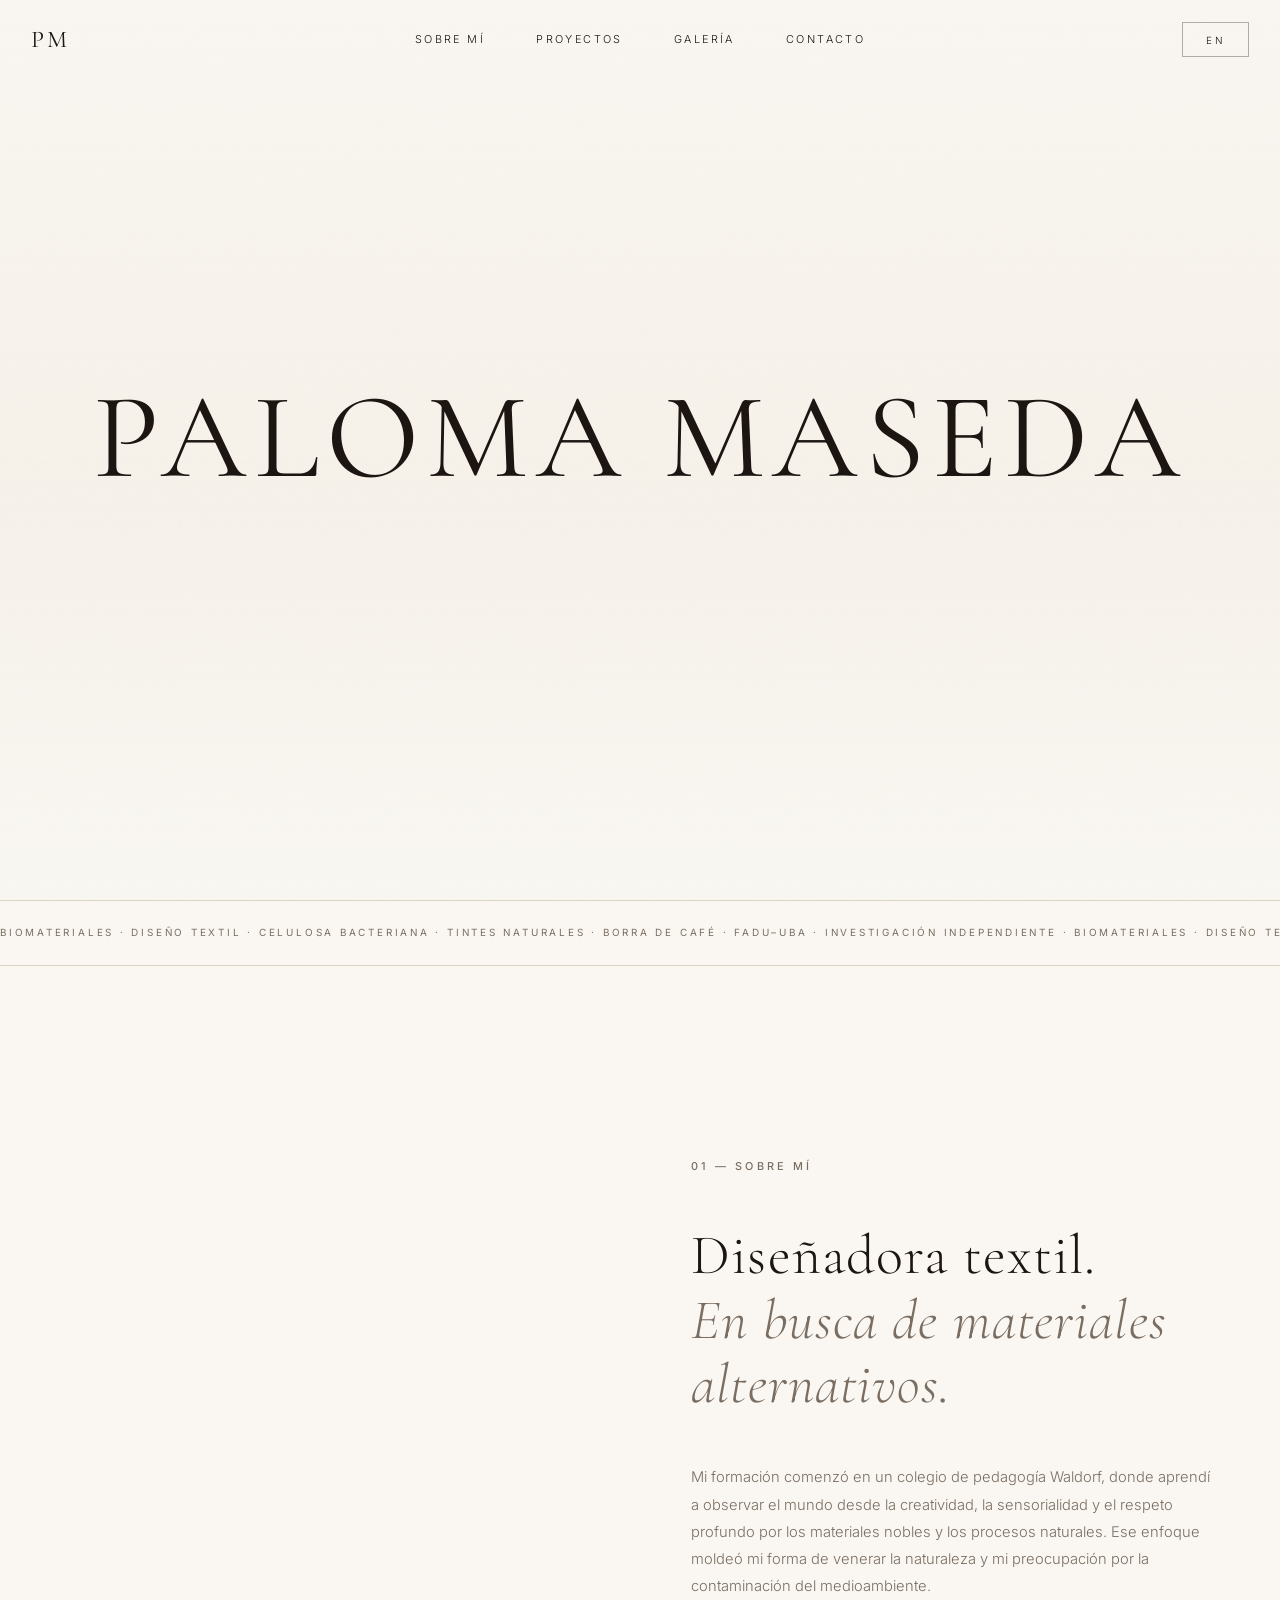
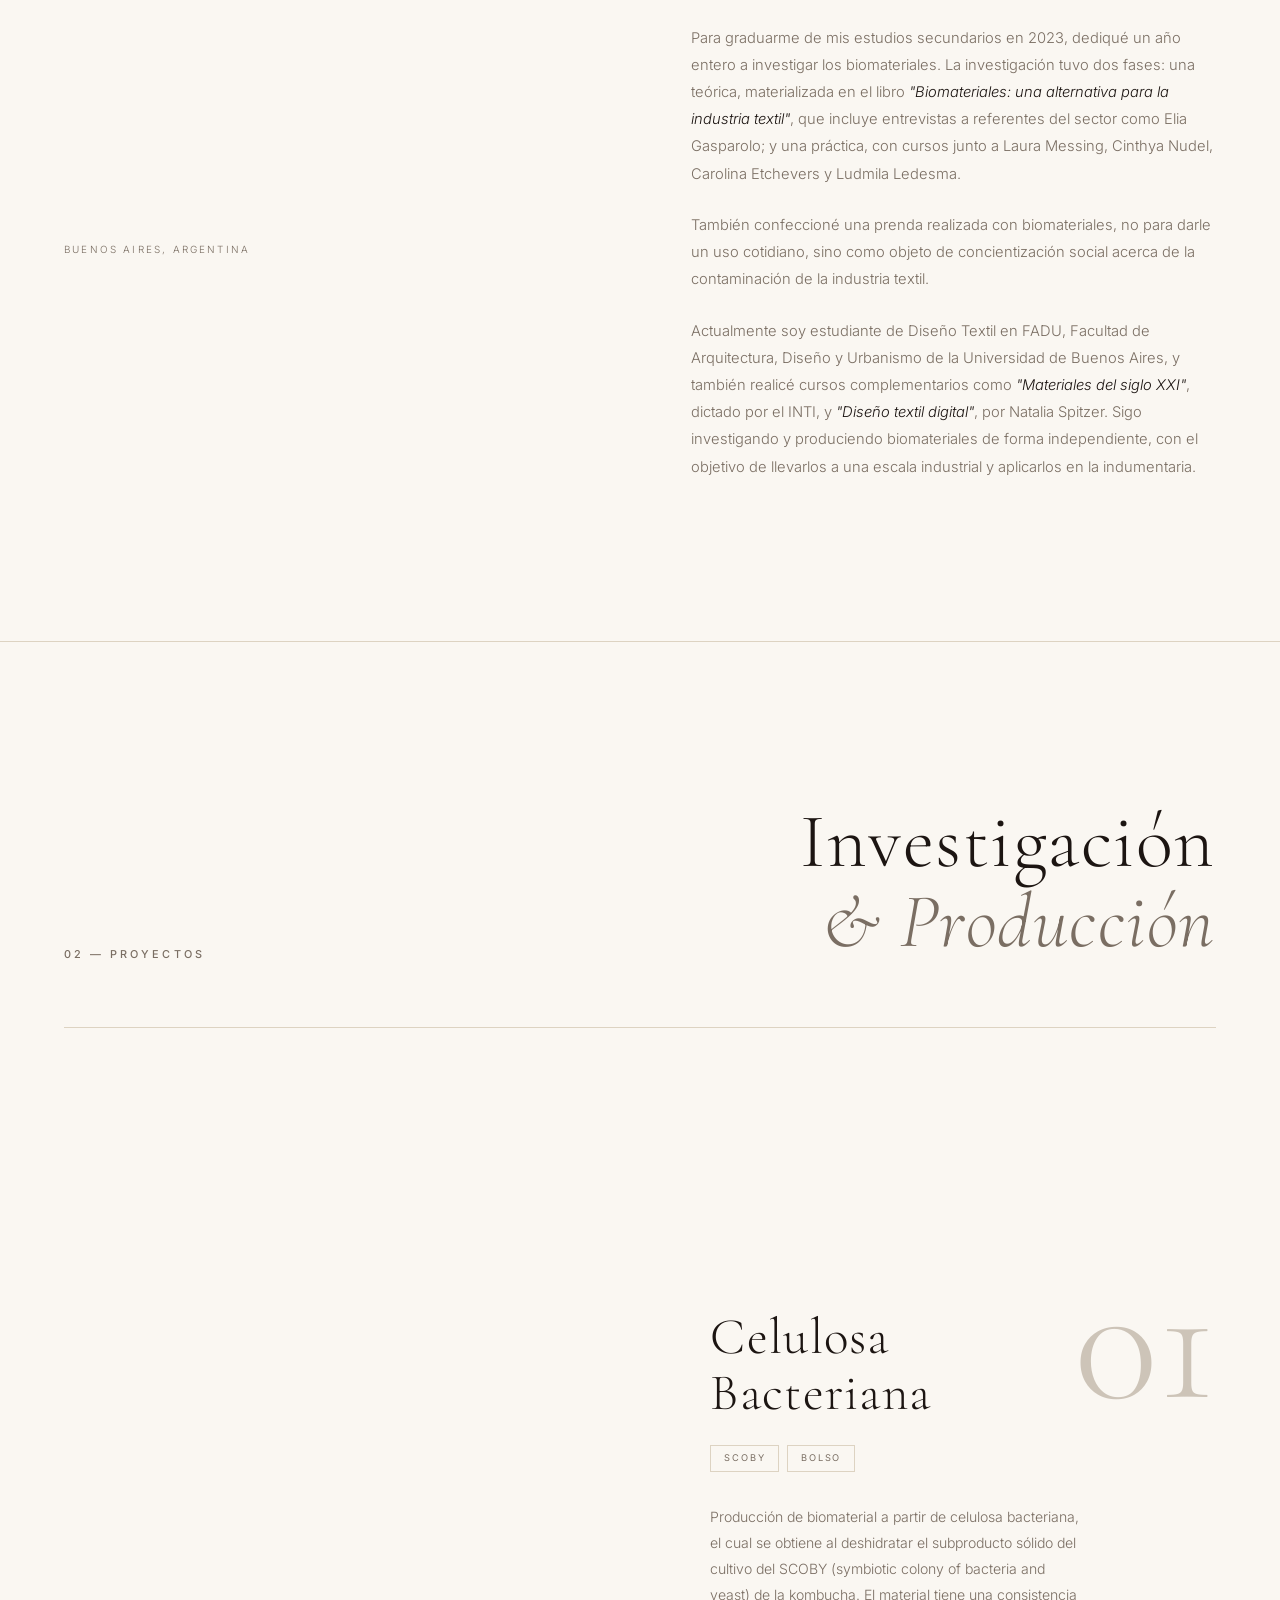
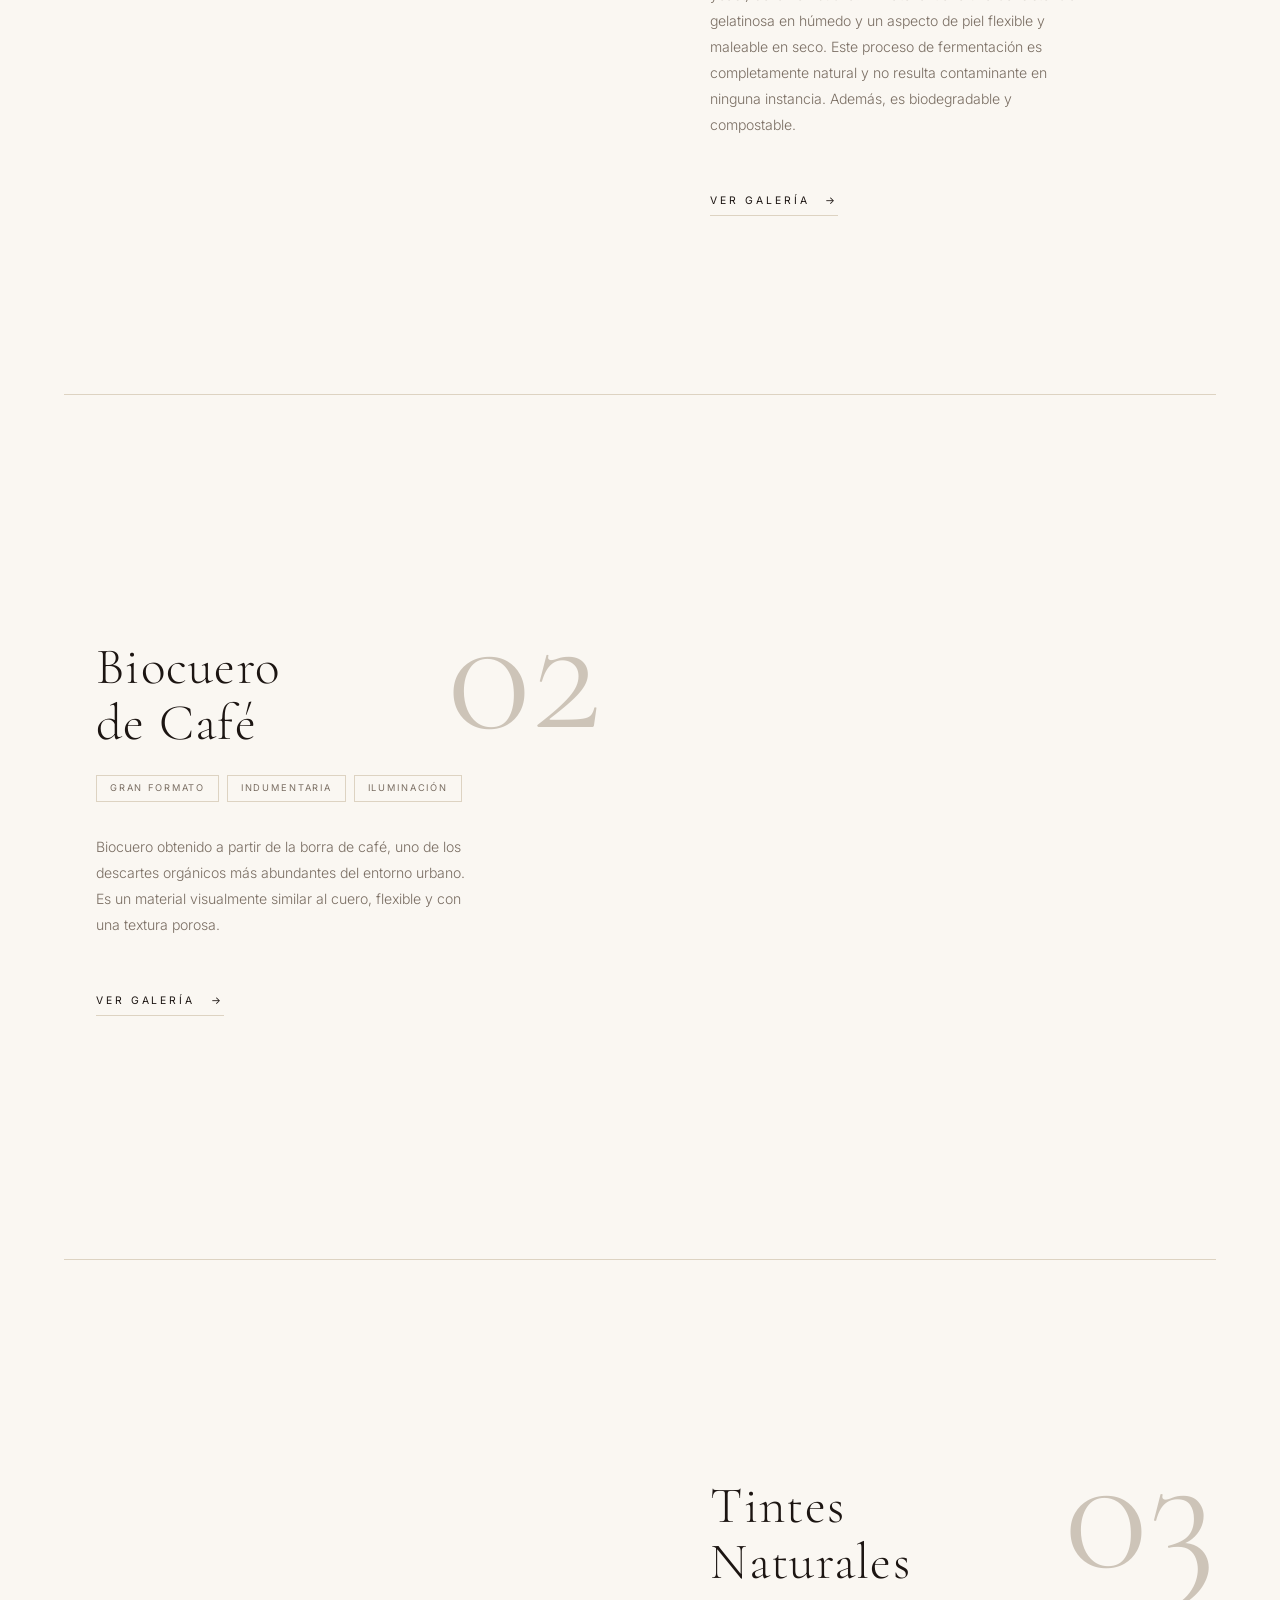
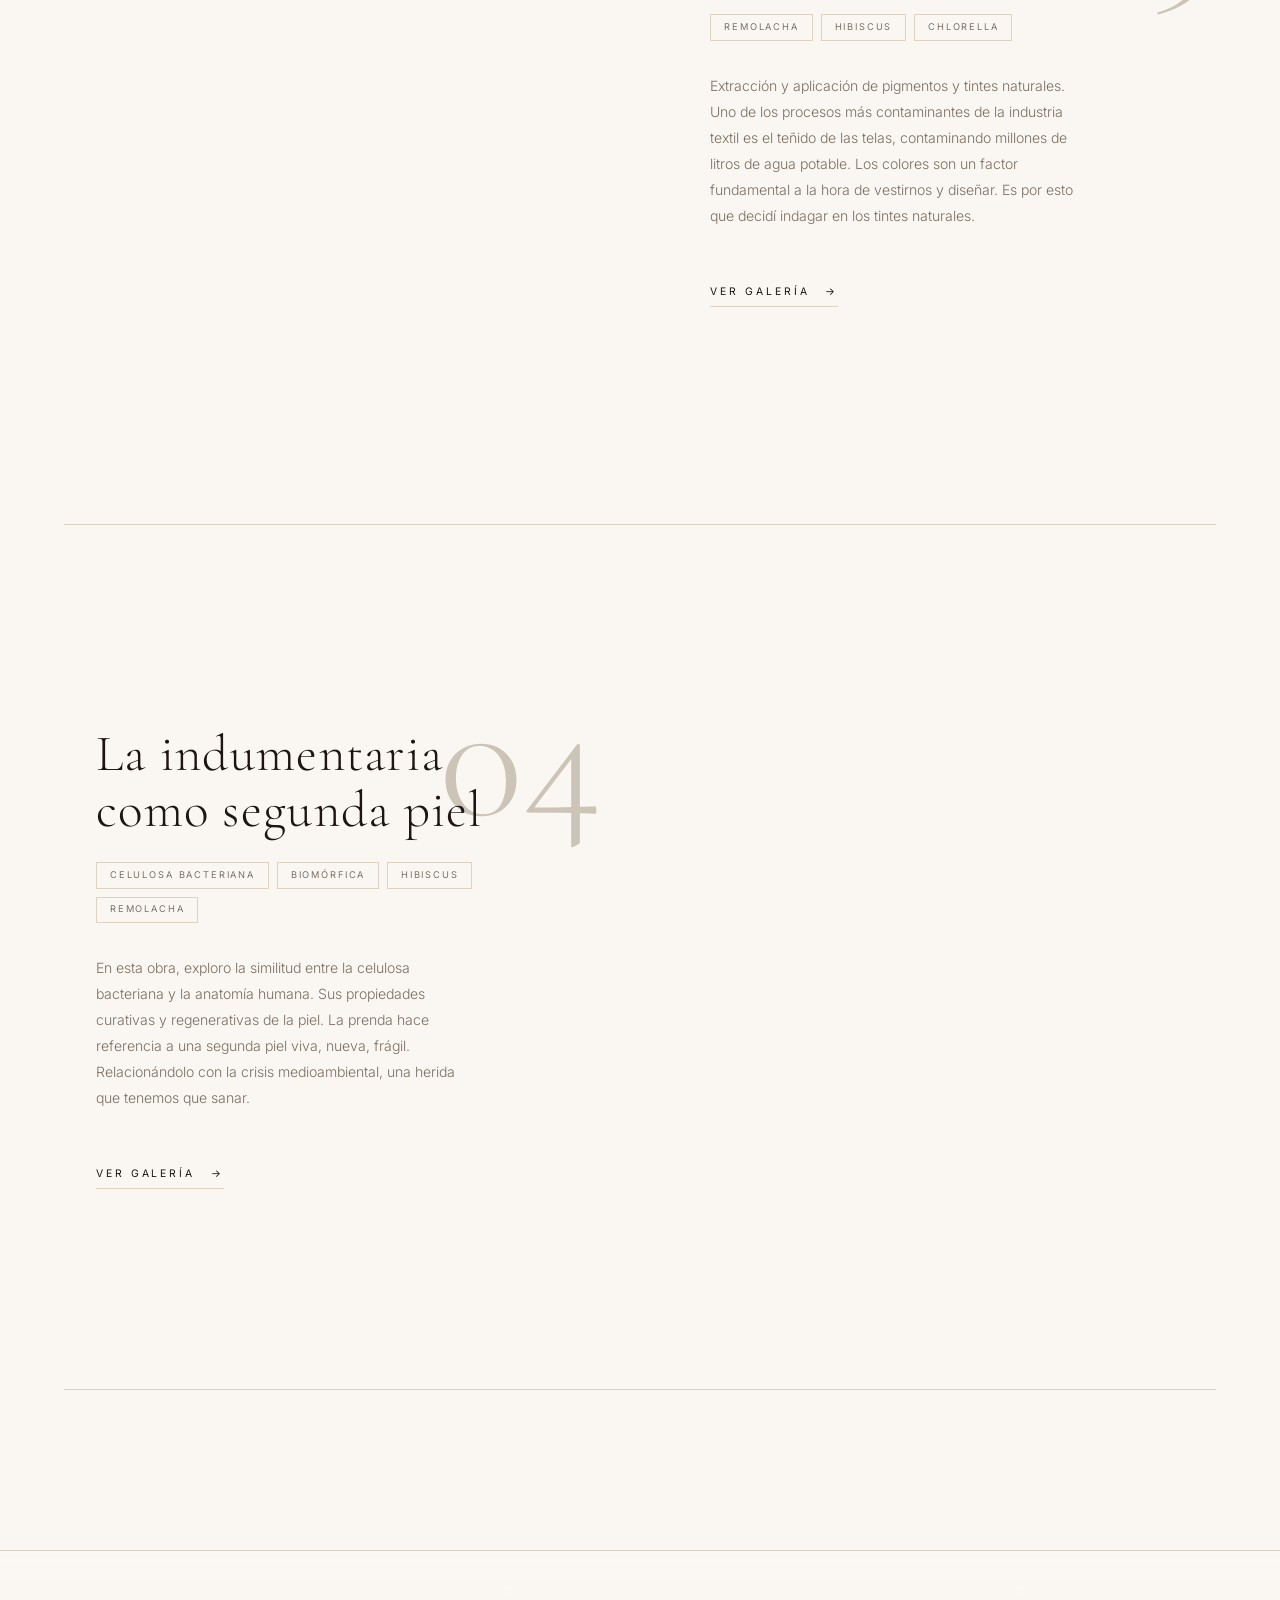
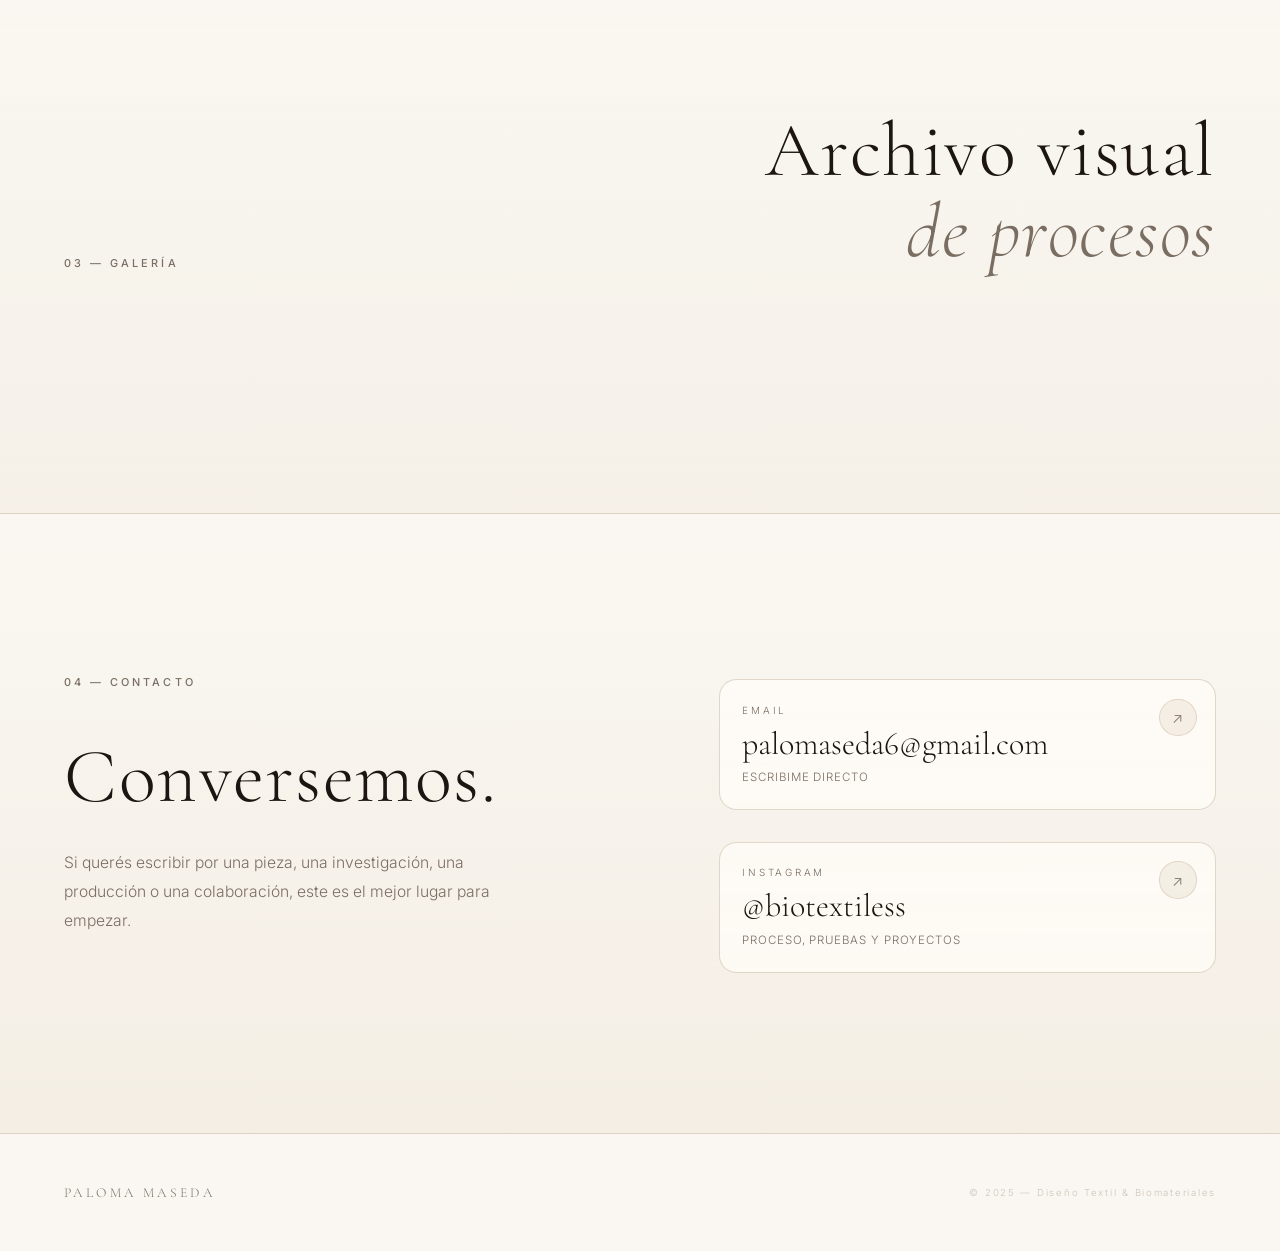
==== index.html @ 0add9ac7 "Use official GA4 snippet" ====
<!DOCTYPE html>
<html lang="es">
<head>
  <meta charset="UTF-8">
  <meta name="viewport" content="width=device-width, initial-scale=1.0">
  <meta name="description" content="Portfolio de Paloma Maseda: biomateriales, celulosa bacteriana, tintes naturales y diseño textil experimental desde Buenos Aires.">
  <meta name="author" content="Paloma Maseda">
  <meta name="creator" content="Paloma Maseda">
  <meta name="publisher" content="Paloma Maseda">
  <meta name="google-site-verification" content="HF3ZZQlEkGwkypsuLiWfjUx_wSsO7HHLMQhsLFjd1Fg">
  <meta name="google-analytics-id" content="G-C15YMDL1EZ">
  <meta name="robots" content="index,follow">
  <meta name="theme-color" content="#faf7f2">
  <meta name="referrer" content="strict-origin-when-cross-origin">
  <link rel="icon" href="favicon.svg" type="image/svg+xml">
  <link rel="canonical" href="https://palomaseda.github.io/Portfolio-Maseda/">
  <link rel="alternate" hreflang="es" href="https://palomaseda.github.io/Portfolio-Maseda/">
  <link rel="alternate" hreflang="en" href="https://palomaseda.github.io/Portfolio-Maseda/">
  <link rel="alternate" hreflang="x-default" href="https://palomaseda.github.io/Portfolio-Maseda/">
  <link rel="sitemap" type="application/xml" href="https://palomaseda.github.io/Portfolio-Maseda/sitemap.xml">
  <meta property="og:type" content="website">
  <meta property="og:url" content="https://palomaseda.github.io/Portfolio-Maseda/">
  <meta property="og:site_name" content="Paloma Maseda">
  <meta property="og:locale" content="es_AR">
  <meta property="og:title" content="Paloma Maseda — Biomateriales y Diseño Textil">
  <meta property="og:description" content="Portfolio de biomateriales, celulosa bacteriana, tintes naturales y diseño textil experimental desde Buenos Aires.">
  <meta property="og:image" content="https://palomaseda.github.io/Portfolio-Maseda/img/proyectos/celulosa/cover.jpg">
  <meta property="og:image:alt" content="Proyecto de biomateriales de Paloma Maseda">
  <meta property="og:image:width" content="1350">
  <meta property="og:image:height" content="1800">
  <meta property="og:image:type" content="image/jpeg">
  <meta name="twitter:card" content="summary_large_image">
  <meta name="twitter:title" content="Paloma Maseda — Biomateriales y Diseño Textil">
  <meta name="twitter:description" content="Portfolio de biomateriales, celulosa bacteriana, tintes naturales y diseño textil experimental desde Buenos Aires.">
  <meta name="twitter:image" content="https://palomaseda.github.io/Portfolio-Maseda/img/proyectos/celulosa/cover.jpg">
  <meta name="twitter:image:alt" content="Proyecto de biomateriales de Paloma Maseda">
  <title>Paloma Maseda — Biomateriales y Diseño Textil</title>

  <script async src="https://www.googletagmanager.com/gtag/js?id=G-C15YMDL1EZ"></script>
  <script>
    window.dataLayer = window.dataLayer || [];
    function gtag(){dataLayer.push(arguments);}
    gtag('js', new Date());
    gtag('config', 'G-C15YMDL1EZ', {
      send_page_view: false,
      anonymize_ip: true
    });
  </script>

  <script type="application/ld+json">
  {
    "@context": "https://schema.org",
    "@graph": [
      {
        "@type": "WebSite",
        "@id": "https://palomaseda.github.io/Portfolio-Maseda/#website",
        "url": "https://palomaseda.github.io/Portfolio-Maseda/",
        "name": "Paloma Maseda",
        "alternateName": "Paloma Maseda — Biomateriales y Diseño Textil",
        "description": "Portfolio de diseño textil, biomateriales, investigación y producción independiente.",
        "inLanguage": ["es", "en"]
      },
      {
        "@type": "Person",
        "@id": "https://palomaseda.github.io/Portfolio-Maseda/#person",
        "name": "Paloma Maseda",
        "url": "https://palomaseda.github.io/Portfolio-Maseda/",
        "image": "https://palomaseda.github.io/Portfolio-Maseda/img/sobre-mi/paloma.jpg",
        "jobTitle": "Diseñadora textil",
        "nationality": "Argentina",
        "address": {
          "@type": "PostalAddress",
          "addressLocality": "Buenos Aires",
          "addressCountry": "AR"
        },
        "sameAs": [
          "https://www.instagram.com/biotextiless/"
        ],
        "knowsAbout": [
          "Biomateriales",
          "Diseño textil",
          "Celulosa bacteriana",
          "Tintes naturales",
          "Biocuero de café",
          "Investigación textil"
        ]
      },
      {
        "@type": "CollectionPage",
        "@id": "https://palomaseda.github.io/Portfolio-Maseda/#page",
        "url": "https://palomaseda.github.io/Portfolio-Maseda/",
        "name": "Paloma Maseda — Diseño Textil",
        "isPartOf": {
          "@id": "https://palomaseda.github.io/Portfolio-Maseda/#website"
        },
        "about": {
          "@id": "https://palomaseda.github.io/Portfolio-Maseda/#person"
        },
        "primaryImageOfPage": {
          "@type": "ImageObject",
          "url": "https://palomaseda.github.io/Portfolio-Maseda/img/proyectos/celulosa/cover.jpg",
          "width": 1350,
          "height": 1800
        },
        "description": "Portfolio de Paloma Maseda con proyectos sobre biomateriales, celulosa bacteriana, tintes naturales, biocuero de café e investigación textil.",
        "mainEntity": {
          "@type": "ItemList",
          "itemListElement": [
            {
              "@type": "CreativeWork",
              "position": 1,
              "name": "Celulosa Bacteriana",
              "image": "https://palomaseda.github.io/Portfolio-Maseda/img/proyectos/celulosa/cover.jpg",
              "description": "Producción de biomaterial a partir de celulosa bacteriana obtenida del cultivo del SCOBY."
            },
            {
              "@type": "CreativeWork",
              "position": 2,
              "name": "Biocuero de Café",
              "image": "https://palomaseda.github.io/Portfolio-Maseda/img/proyectos/cafe/cover.jpg",
              "description": "Biomaterial obtenido a partir de borra de café para aplicaciones textiles y objetuales."
            },
            {
              "@type": "CreativeWork",
              "position": 3,
              "name": "Tintes Naturales",
              "image": "https://palomaseda.github.io/Portfolio-Maseda/img/proyectos/tintes/cover.jpg",
              "description": "Investigación y aplicación de pigmentos y tintes naturales para alternativas menos contaminantes."
            },
            {
              "@type": "CreativeWork",
              "position": 4,
              "name": "La indumentaria como segunda piel",
              "image": "https://palomaseda.github.io/Portfolio-Maseda/img/proyectos/segunda-piel/cover.jpg",
              "description": "Obra que vincula celulosa bacteriana, anatomía humana y crisis medioambiental."
            }
          ]
        }
      }
    ]
  }
  </script>

  <!-- Google Fonts: Cormorant Garamond (títulos) + Inter (cuerpo) -->
  <link rel="preconnect" href="https://fonts.googleapis.com">
  <link rel="preconnect" href="https://fonts.gstatic.com" crossorigin>
  <link href="https://fonts.googleapis.com/css2?family=Cormorant+Garamond:ital,wght@0,300;0,400;0,500;0,600;1,300;1,400;1,500&family=Inter:wght@300;400;500&display=swap" rel="stylesheet">

  <!-- Estilos principales -->
  <link rel="stylesheet" href="css/style.css">
</head>
<body>

  <!-- ============================================================
       NAVBAR FIJA
  ============================================================ -->
  <nav class="navbar" id="navbar">
    <div class="nav-inner">
      <a href="#hero" class="nav-logo">PM</a>

      <div class="nav-links">
        <a href="#sobre-mi"  class="nav-link" data-i18n="nav.about">Sobre mí</a>
        <a href="#proyectos" class="nav-link" data-i18n="nav.projects">Proyectos</a>
        <a href="#galeria" class="nav-link" data-i18n="nav.gallery">Galería</a>
        <a href="#contacto"  class="nav-link" data-i18n="nav.contact">Contacto</a>
      </div>

      <div class="nav-actions">
        <button class="lang-toggle" id="langToggle" type="button" aria-label="Switch language">EN</button>

        <button class="hamburger" id="hamburger" aria-label="Abrir menú" aria-expanded="false">
          <span></span>
          <span></span>
        </button>
      </div>
    </div>
  </nav>

  <!-- ============================================================
       MENÚ MOBILE — OVERLAY FULLSCREEN
  ============================================================ -->
  <div class="menu-overlay" id="menuOverlay" role="dialog" aria-label="Menú de navegación">
    <nav class="menu-overlay-links">
      <a href="#sobre-mi"  class="overlay-link" data-i18n="nav.about">Sobre mí</a>
      <a href="#proyectos" class="overlay-link" data-i18n="nav.projects">Proyectos</a>
      <a href="#galeria" class="overlay-link" data-i18n="nav.gallery">Galería</a>
      <a href="#contacto"  class="overlay-link" data-i18n="nav.contact">Contacto</a>
    </nav>
    <button class="lang-toggle lang-toggle--overlay" id="langToggleOverlay" type="button" aria-label="Switch language">EN</button>
    <div class="menu-overlay-footer">Buenos Aires · 2025</div>
  </div>

  <!-- ============================================================
       HERO — FULLSCREEN
  ============================================================ -->
  <section id="hero" class="hero">

    <!-- Fondo del hero reservado por si se vuelve a usar imagen -->
    <div class="hero-bg"></div>

    <!-- Overlay gradiente -->
    <div class="hero-overlay"></div>

    <!-- Contenido central -->
    <div class="hero-content">
      <div class="hero-eyebrow">Buenos Aires · Argentina</div>
      <!-- El JS divide este texto letra por letra para la animación -->
      <h1 class="hero-title" aria-label="Paloma Maseda">PALOMA MASEDA</h1>
      <p class="hero-subtitle" data-i18n="hero.subtitle">DISEÑO TEXTIL · BIOMATERIALES</p>
    </div>

    <!-- Indicador de scroll -->
  </section>

  <!-- ============================================================
       MARQUEE — Cinta de texto continua entre secciones
  ============================================================ -->
  <div class="marquee" aria-hidden="true">
    <div class="marquee-track">
      <span data-i18n="marquee.items">BIOMATERIALES · DISEÑO TEXTIL · CELULOSA BACTERIANA · TINTES NATURALES · BORRA DE CAFÉ · FADU–UBA · INVESTIGACIÓN INDEPENDIENTE · BIOMATERIALES · DISEÑO TEXTIL · CELULOSA BACTERIANA · TINTES NATURALES · BORRA DE CAFÉ · FADU–UBA · INVESTIGACIÓN INDEPENDIENTE</span>
    </div>
  </div>

  <!-- ============================================================
       SOBRE MÍ
  ============================================================ -->
  <section id="sobre-mi" class="about">
    <div class="container">
      <div class="about-grid">

        <!-- Columna imagen -->
        <div class="about-image-col">
          <div class="about-image-wrap">
            <div class="placeholder-label">FOTO</div>
            <picture>
              <source media="(max-width: 767px)" srcset="img/sobre-mi/paloma-thumb.jpg">
              <img
                src="img/sobre-mi/paloma.jpg"
                alt="Paloma Maseda"
                class="about-img"
                loading="lazy"
                decoding="async"
                fetchpriority="low"
                width="900"
                height="1200"
                onerror="this.style.opacity=0"
              >
            </picture>
          </div>
          <div class="about-caption">Buenos Aires, Argentina</div>
        </div>

        <!-- Columna texto -->
        <div class="about-text-col">
          <div class="section-label" data-i18n="about.label">01 — SOBRE MÍ</div>

          <h2 class="about-heading" data-i18n-html="about.heading">
            Diseñadora textil.<br>
            <em>En busca de materiales</em><br>
            <em>alternativos.</em>
          </h2>

          <div class="about-body">
            <p data-i18n="about.p1">
              Mi formación comenzó en un colegio de pedagogía Waldorf, donde aprendí a observar
              el mundo desde la creatividad, la sensorialidad y el respeto profundo por los
              materiales nobles y los procesos naturales. Ese enfoque moldeó mi forma de venerar
              la naturaleza y mi preocupación por la contaminación del medioambiente.
            </p>
            <p data-i18n-html="about.p2">
              Para graduarme de mis estudios secundarios en 2023, dediqué un año entero a
              investigar los biomateriales. La investigación tuvo dos fases: una teórica,
              materializada en el libro <em>"Biomateriales: una alternativa para la industria textil"</em>,
              que incluye entrevistas a referentes del sector como Elia Gasparolo; y una práctica,
              con cursos junto a Laura Messing, Cinthya Nudel, Carolina Etchevers y Ludmila Ledesma.
            </p>
            <p data-i18n="about.p3">
              También confeccioné una prenda realizada con biomateriales, no para darle un uso
              cotidiano, sino como objeto de concientización social acerca de la contaminación de
              la industria textil.
            </p>
            <p data-i18n-html="about.p4">
              Actualmente soy estudiante de Diseño Textil en FADU, Facultad de Arquitectura,
              Diseño y Urbanismo de la Universidad de Buenos Aires, y también realicé cursos
              complementarios como <em>"Materiales del siglo XXI"</em>, dictado por el INTI, y
              <em>"Diseño textil digital"</em>, por Natalia Spitzer. Sigo investigando y produciendo
              biomateriales de forma independiente, con el objetivo de llevarlos a una escala
              industrial y aplicarlos en la indumentaria.
            </p>
          </div>
        </div>

      </div>
    </div>
  </section>

  <!-- ============================================================
       PROYECTOS
       ─────────────────────────────────────────────────────────
       Para agregar un quinto proyecto:
       1. Copiar un bloque <article class="project-item"> completo
       2. Si el proyecto anterior fue --reverse, este NO lleva --reverse (y viceversa)
       3. Cambiar data-index, contenido y rutas de imágenes
       4. No es necesario tocar CSS ni JS
  ============================================================ -->
  <section id="proyectos" class="projects">
    <div class="container">

      <div class="projects-header">
        <div class="section-label" data-i18n="projects.label">02 — PROYECTOS</div>
        <h2 class="section-title" data-i18n-html="projects.title">Investigación<br><em>&amp; Producción</em></h2>
      </div>

      <!-- ── PROYECTO 01 ─────────────────────────────────── -->
      <article class="project-item" data-index="01" data-slug="celulosa">

        <div class="project-image-col">
          <div class="project-image-wrap">
            <div class="placeholder-label">CELULOSA BACTERIANA</div>
            <picture>
              <source media="(max-width: 767px)" srcset="img/proyectos/celulosa/cover-thumb.jpg">
              <img
                src="img/proyectos/celulosa/cover.jpg"
                alt="Celulosa Bacteriana — Paloma Maseda"
                class="project-img"
                loading="lazy"
                decoding="async"
                fetchpriority="low"
                width="900"
                height="1200"
                onerror="this.style.opacity=0"
                data-gallery="img/proyectos/celulosa/cover.jpg|img/proyectos/celulosa/01.jpg|img/proyectos/celulosa/02.jpg|img/proyectos/celulosa/03.jpg|img/proyectos/celulosa/04.jpg|img/proyectos/celulosa/05.jpg|img/proyectos/celulosa/06.jpg"
              >
            </picture>
            <div class="project-overlay">
              <span class="project-overlay-text">VER GALERÍA</span>
            </div>
          </div>
        </div>

        <div class="project-content-col">
          <div class="project-number" aria-hidden="true">01</div>
          <h3 class="project-title" data-i18n-html="project.celulosa.title">Celulosa<br>Bacteriana</h3>
          <div class="project-tags">
            <span class="tag" data-i18n="project.celulosa.tag1">SCOBY</span>
            <span class="tag" data-i18n="project.celulosa.tag2">Bolso</span>
          </div>
          <p class="project-desc" data-i18n="project.celulosa.desc">
            Producción de biomaterial a partir de celulosa bacteriana, el cual se obtiene al
            deshidratar el subproducto sólido del cultivo del SCOBY (symbiotic colony of bacteria
            and yeast) de la kombucha. El material tiene una consistencia gelatinosa en húmedo y
            un aspecto de piel flexible y maleable en seco. Este proceso de fermentación es
            completamente natural y no resulta contaminante en ninguna instancia. Además, es
            biodegradable y compostable.
          </p>
          <button
            class="project-btn"
            data-gallery="img/proyectos/celulosa/cover.jpg|img/proyectos/celulosa/01.jpg|img/proyectos/celulosa/02.jpg|img/proyectos/celulosa/03.jpg|img/proyectos/celulosa/04.jpg|img/proyectos/celulosa/05.jpg|img/proyectos/celulosa/06.jpg"
            aria-label="Ver galería de Celulosa Bacteriana"
          >
            <span data-i18n="projects.viewGallery">Ver galería</span> <span class="btn-arrow" aria-hidden="true">→</span>
          </button>
        </div>

      </article>

      <!-- ── PROYECTO 02 ─────────────────────────────────── -->
      <article class="project-item project-item--reverse" data-index="02" data-slug="cafe">

        <div class="project-image-col">
          <div class="project-image-wrap">
            <div class="placeholder-label">BORRA DE CAFÉ</div>
            <picture>
              <source media="(max-width: 767px)" srcset="img/proyectos/cafe/cover-thumb.jpg">
              <img
                src="img/proyectos/cafe/cover.jpg"
                alt="Borra de Café — Paloma Maseda"
                class="project-img"
                loading="lazy"
                decoding="async"
                fetchpriority="low"
                width="900"
                height="1200"
                onerror="this.style.opacity=0"
                data-gallery="img/proyectos/cafe/cover.jpg|img/proyectos/cafe/01.jpg|img/proyectos/cafe/02.jpg|img/proyectos/cafe/03.jpg|img/proyectos/cafe/04.jpg|img/proyectos/cafe/05.jpg|img/proyectos/cafe/06.jpg|img/proyectos/cafe/07.jpg"
              >
            </picture>
            <div class="project-overlay">
              <span class="project-overlay-text">VER GALERÍA</span>
            </div>
          </div>
        </div>

        <div class="project-content-col">
          <div class="project-number" aria-hidden="true">02</div>
          <h3 class="project-title" data-i18n-html="project.cafe.title">Biocuero<br>de Café</h3>
          <div class="project-tags">
            <span class="tag" data-i18n="project.cafe.tag1">Gran Formato</span>
            <span class="tag" data-i18n="project.cafe.tag2">Indumentaria</span>
            <span class="tag" data-i18n="project.cafe.tag3">Iluminación</span>
          </div>
          <p class="project-desc" data-i18n="project.cafe.desc">
            Biocuero obtenido a partir de la borra de café, uno de los descartes orgánicos más
            abundantes del entorno urbano. Es un material visualmente similar al cuero, flexible y
            con una textura porosa.
          </p>
          <button
            class="project-btn"
            data-gallery="img/proyectos/cafe/cover.jpg|img/proyectos/cafe/01.jpg|img/proyectos/cafe/02.jpg|img/proyectos/cafe/03.jpg|img/proyectos/cafe/04.jpg|img/proyectos/cafe/05.jpg|img/proyectos/cafe/06.jpg|img/proyectos/cafe/07.jpg"
            aria-label="Ver galería de Borra de Café"
          >
            <span data-i18n="projects.viewGallery">Ver galería</span> <span class="btn-arrow" aria-hidden="true">→</span>
          </button>
        </div>

      </article>

      <!-- ── PROYECTO 03 ─────────────────────────────────── -->
      <article class="project-item" data-index="03" data-slug="tintes">

        <div class="project-image-col">
          <div class="project-image-wrap">
            <div class="placeholder-label">TINTES NATURALES</div>
            <picture>
              <source media="(max-width: 767px)" srcset="img/proyectos/tintes/cover-thumb.jpg">
              <img
                src="img/proyectos/tintes/cover.jpg"
                alt="Tintes Naturales — Paloma Maseda"
                class="project-img"
                loading="lazy"
                decoding="async"
                fetchpriority="low"
                width="900"
                height="1200"
                onerror="this.style.opacity=0"
                data-gallery="img/proyectos/tintes/cover.jpg|img/proyectos/tintes/01.jpg|img/proyectos/tintes/02.jpg|img/proyectos/tintes/03.jpg|img/proyectos/tintes/04.jpg|img/proyectos/tintes/05.jpg|img/proyectos/tintes/06.jpg|img/proyectos/tintes/07.jpg|img/proyectos/tintes/08.jpg|img/proyectos/tintes/09.jpg|img/proyectos/tintes/10.jpg"
              >
            </picture>
            <div class="project-overlay">
              <span class="project-overlay-text">VER GALERÍA</span>
            </div>
          </div>
        </div>

        <div class="project-content-col">
          <div class="project-number" aria-hidden="true">03</div>
          <h3 class="project-title" data-i18n-html="project.tintes.title">Tintes<br>Naturales</h3>
          <div class="project-tags">
            <span class="tag" data-i18n="project.tintes.tag1">Remolacha</span>
            <span class="tag" data-i18n="project.tintes.tag2">Hibiscus</span>
            <span class="tag" data-i18n="project.tintes.tag3">Chlorella</span>
          </div>
          <p class="project-desc" data-i18n="project.tintes.desc">
            Extracción y aplicación de pigmentos y tintes naturales. Uno de los procesos más
            contaminantes de la industria textil es el teñido de las telas, contaminando millones
            de litros de agua potable. Los colores son un factor fundamental a la hora de vestirnos
            y diseñar. Es por esto que decidí indagar en los tintes naturales.
          </p>
          <button
            class="project-btn"
            data-gallery="img/proyectos/tintes/cover.jpg|img/proyectos/tintes/01.jpg|img/proyectos/tintes/02.jpg|img/proyectos/tintes/03.jpg|img/proyectos/tintes/04.jpg|img/proyectos/tintes/05.jpg|img/proyectos/tintes/06.jpg|img/proyectos/tintes/07.jpg|img/proyectos/tintes/08.jpg|img/proyectos/tintes/09.jpg|img/proyectos/tintes/10.jpg"
            aria-label="Ver galería de Tintes Naturales"
          >
            <span data-i18n="projects.viewGallery">Ver galería</span> <span class="btn-arrow" aria-hidden="true">→</span>
          </button>
        </div>

      </article>

      <!-- ── PROYECTO 04 ─────────────────────────────────── -->
      <article class="project-item project-item--reverse" data-index="04" data-slug="segunda-piel">

        <div class="project-image-col">
          <div class="project-image-wrap">
            <div class="placeholder-label">SEGUNDA PIEL</div>
            <picture>
              <source media="(max-width: 767px)" srcset="img/proyectos/segunda-piel/cover-thumb.jpg">
              <img
                src="img/proyectos/segunda-piel/cover.jpg"
                alt="La indumentaria como segunda piel — Paloma Maseda"
                class="project-img"
                loading="lazy"
                decoding="async"
                fetchpriority="low"
                width="900"
                height="1200"
                onerror="this.style.opacity=0"
                data-gallery="img/proyectos/segunda-piel/cover.jpg|img/proyectos/segunda-piel/01.jpg|img/proyectos/segunda-piel/02.jpg|img/proyectos/segunda-piel/03.jpg|img/proyectos/segunda-piel/04.jpg|img/proyectos/segunda-piel/05.jpg"
              >
            </picture>
            <div class="project-overlay">
              <span class="project-overlay-text">VER GALERÍA</span>
            </div>
          </div>
        </div>

        <div class="project-content-col">
          <div class="project-number" aria-hidden="true">04</div>
          <h3 class="project-title" data-i18n-html="project.segundaPiel.title">La indumentaria<br>como segunda piel</h3>
          <div class="project-tags">
            <span class="tag" data-i18n="project.segundaPiel.tag1">Celulosa Bacteriana</span>
            <span class="tag" data-i18n="project.segundaPiel.tag2">Biomórfica</span>
            <span class="tag" data-i18n="project.segundaPiel.tag3">Hibiscus</span>
            <span class="tag" data-i18n="project.segundaPiel.tag4">Remolacha</span>
          </div>
          <p class="project-desc" data-i18n="project.segundaPiel.desc">
            En esta obra, exploro la similitud entre la celulosa bacteriana y la anatomía humana.
            Sus propiedades curativas y regenerativas de la piel. La prenda hace referencia a una
            segunda piel viva, nueva, frágil. Relacionándolo con la crisis medioambiental, una
            herida que tenemos que sanar.
          </p>
          <button
            class="project-btn"
            data-gallery="img/proyectos/segunda-piel/cover.jpg|img/proyectos/segunda-piel/01.jpg|img/proyectos/segunda-piel/02.jpg|img/proyectos/segunda-piel/03.jpg|img/proyectos/segunda-piel/04.jpg|img/proyectos/segunda-piel/05.jpg"
            aria-label="Ver galería de La indumentaria como segunda piel"
          >
            <span data-i18n="projects.viewGallery">Ver galería</span> <span class="btn-arrow" aria-hidden="true">→</span>
          </button>
        </div>

      </article>

    </div><!-- /container -->
  </section>

  <!-- ============================================================
       GALERÍA
  ============================================================ -->
  <section id="galeria" class="gallery-section">
    <div class="container">
      <div class="gallery-header">
        <div class="section-label" data-i18n="gallery.label">03 — GALERÍA</div>
        <h2 class="section-title gallery-title" data-i18n-html="gallery.title">Archivo visual<br><em>de procesos</em></h2>
      </div>

      <div class="gallery-grid" id="galleryGrid"></div>
    </div>
  </section>

  <!-- ============================================================
       CONTACTO
  ============================================================ -->
  <section id="contacto" class="contact">
    <div class="contact-inner">
      <div class="contact-copy">
        <div class="section-label" data-i18n="contact.label">04 — CONTACTO</div>
        <h2 class="contact-heading" data-i18n="contact.heading">
          Conversemos.
        </h2>
        <p class="contact-intro" data-i18n="contact.intro">
          Si querés escribir por una pieza, una investigación, una producción
          o una colaboración, este es el mejor lugar para empezar.
        </p>
      </div>

      <div class="contact-links">
        <a href="mailto:palomaseda6@gmail.com" class="contact-link">
          <span class="contact-link-kicker" data-i18n="contact.emailLabel">Email</span>
          <span class="contact-link-value">palomaseda6@gmail.com</span>
          <span class="contact-link-meta" data-i18n="contact.emailMeta">Escribime directo</span>
          <span class="contact-link-arrow" aria-hidden="true">↗</span>
        </a>

        <a href="https://instagram.com/biotextiless" target="_blank" rel="noopener noreferrer" class="contact-link">
          <span class="contact-link-kicker">Instagram</span>
          <span class="contact-link-value">@biotextiless</span>
          <span class="contact-link-meta" data-i18n="contact.instagramMeta">Proceso, pruebas y proyectos</span>
          <span class="contact-link-arrow" aria-hidden="true">↗</span>
        </a>
      </div>
    </div>
  </section>

  <!-- ============================================================
       FOOTER
  ============================================================ -->
  <footer class="footer">
    <div class="footer-inner">
      <span class="footer-logo">PALOMA MASEDA</span>
      <span class="footer-copy" data-i18n="footer.copy">© 2025 — Diseño Textil &amp; Biomateriales</span>
    </div>
  </footer>

  <!-- ============================================================
       LIGHTBOX
  ============================================================ -->
  <div class="lightbox" id="lightbox" role="dialog" aria-modal="true" aria-label="Galería de imágenes">
    <button class="lightbox-close" id="lightboxClose" aria-label="Cerrar galería">✕</button>
    <button class="lightbox-prev"  id="lightboxPrev"  aria-label="Imagen anterior">←</button>
    <button class="lightbox-next"  id="lightboxNext"  aria-label="Imagen siguiente">→</button>
    <div class="lightbox-content">
      <img src="" alt="" class="lightbox-img" id="lightboxImg">
    </div>
    <div class="lightbox-counter" id="lightboxCounter" aria-live="polite"></div>
  </div>

  <!-- ============================================================
       SCRIPTS — GSAP via CDN
  ============================================================ -->
  <script src="https://cdnjs.cloudflare.com/ajax/libs/gsap/3.12.5/gsap.min.js"></script>
  <script src="https://cdnjs.cloudflare.com/ajax/libs/gsap/3.12.5/ScrollTrigger.min.js"></script>
  <script src="js/analytics.js"></script>
  <script src="js/main.js"></script>

</body>
</html>

<!--
════════════════════════════════════════════════════════════════
  GUÍA DE IMÁGENES — Dónde colocar cada archivo
════════════════════════════════════════════════════════════════

Colocá las imágenes con EXACTAMENTE estos nombres y rutas:

img/
├── hero/
│   └── hero.jpg              ← Imagen de fondo del hero (fullscreen).
│                                Formato horizontal, mínimo 1920×1080 px.
│
├── sobre-mi/
│   └── paloma.jpg            ← Foto de Paloma. Formato vertical (retrato),
│                                mínimo 800×1067 px (relación 3:4).
│
└── proyectos/
    ├── celulosa/
    │   ├── cover.jpg         ← Imagen principal del proyecto (se ve en el grid).
    │   ├── 01.jpg            ← Fotos del proyecto (galería lightbox).
    │   ├── 02.jpg            ← Podés agregar tantas como quieras:
    │   ├── 03.jpg              05.jpg, 06.jpg, etc.
    │   └── 04.jpg            ← Solo recordá agregar la ruta en data-gallery del HTML.
    │
    ├── cafe/
    │   ├── cover.jpg
    │   ├── 01.jpg
    │   ├── 02.jpg
    │   └── 03.jpg
    │
    ├── tintes/
    │   ├── cover.jpg
    │   ├── 01.jpg
    │   ├── 02.jpg
    │   ├── 03.jpg
    │   └── 04.jpg
    │
    └── segunda-piel/
        ├── cover.jpg
        ├── 01.jpg
        ├── 02.jpg
        └── 03.jpg

NOTAS:
- Todas las imágenes en JPG o WEBP (JPG es más compatible).
- Las imágenes de cover.jpg se muestran con relación 4:5 (vertical).
  Recomendado: mínimo 800×1000 px.
- Si no tenés una imagen todavía, dejá la carpeta vacía:
  aparecerá un placeholder oscuro automáticamente.
- Para agregar más fotos a una galería: agregá el archivo y
  sumá su ruta al atributo data-gallery del <img> y del <button>
  correspondiente en el HTML (separada por el carácter |).

════════════════════════════════════════════════════════════════
-->
---- css/style.css ----
/* ══════════════════════════════════════════════════════════════
   PALOMA MASEDA — Portfolio
   style.css
   ══════════════════════════════════════════════════════════════ */


/* ── CSS CUSTOM PROPERTIES ─────────────────────────────────────
   Para cambiar la paleta entera: editá solo estas variables.
   Para cambiar tipografías: editá --font-heading y --font-body.
   ─────────────────────────────────────────────────────────────── */
:root {
  /* Colores principales */
  --c-bg:           #faf7f2;     /* Fondo general — crema cálida */
  --c-surface:      #f3ede3;     /* Superficie elevada */
  --c-surface-2:    #ebe4d8;     /* Superficie más elevada */
  --c-border:       #ddd3c2;     /* Bordes sutiles */
  --c-text:         #1c1512;     /* Texto principal — espresso oscuro */
  --c-text-muted:   #7a6e63;     /* Texto secundario */
  --c-text-dim:     #cdc4b8;     /* Texto casi invisible (watermarks) */
  --c-accent:       #8b4a2b;     /* Acento tierra/óxido */
  --c-accent-light: #b36040;     /* Acento más claro */

  /* Tipografías */
  --font-heading: 'Cormorant Garamond', Georgia, serif;
  --font-body:    'Inter', -apple-system, BlinkMacSystemFont, sans-serif;

  /* Espaciado base (múltiplos de 0.5rem) */
  --sp-1:  0.5rem;
  --sp-2:  1rem;
  --sp-3:  1.5rem;
  --sp-4:  2rem;
  --sp-6:  3rem;
  --sp-8:  4rem;
  --sp-12: 6rem;
  --sp-16: 8rem;
  --sp-20: 10rem;

  /* Layout */
  --max-w:         1400px;
  --nav-h:         80px;
  --pad-x:         clamp(1.5rem, 5vw, 4rem);

  /* Curvas de aceleración */
  --ease-expo:     cubic-bezier(0.16, 1, 0.3, 1);
  --ease-in-out:   cubic-bezier(0.87, 0, 0.13, 1);

  /* Transiciones reutilizables */
  --t-fast:   0.25s var(--ease-expo);
  --t-medium: 0.55s var(--ease-expo);
  --t-slow:   0.9s  var(--ease-expo);
}


/* ── RESET ──────────────────────────────────────────────────── */
*, *::before, *::after {
  box-sizing: border-box;
  margin: 0;
  padding: 0;
}

html {
  scroll-behavior: smooth;
  -webkit-font-smoothing: antialiased;
  -moz-osx-font-smoothing: grayscale;
}

body {
  background-color: var(--c-bg);
  color: var(--c-text);
  font-family: var(--font-body);
  font-weight: 300;
  line-height: 1.6;
  overflow-x: hidden;
}

img {
  display: block;
  max-width: 100%;
  object-fit: cover;
}

a    { color: inherit; text-decoration: none; }
button { background: none; border: none; cursor: pointer; font-family: inherit; color: inherit; }

/* ── Textura de ruido (overlay fijo, muy sutil) ─────────────── */
body::after {
  content: '';
  position: fixed;
  inset: 0;
  background-image: url("data:image/svg+xml,%3Csvg xmlns='http://www.w3.org/2000/svg' width='300' height='300'%3E%3Cfilter id='n'%3E%3CfeTurbulence type='fractalNoise' baseFrequency='0.75' numOctaves='4' stitchTiles='stitch'/%3E%3C/filter%3E%3Crect width='300' height='300' filter='url(%23n)' opacity='1'/%3E%3C/svg%3E");
  background-size: 200px 200px;
  opacity: 0.04;   /* Ligeramente más visible sobre fondo claro */
  mix-blend-mode: multiply;
  pointer-events: none;
  z-index: 9990;
}


/* ── UTILIDADES ─────────────────────────────────────────────── */
.container {
  max-width: var(--max-w);
  margin: 0 auto;
  padding: 0 var(--pad-x);
}

.section-label {
  font-family: var(--font-body);
  font-size: 0.68rem;
  font-weight: 500;
  letter-spacing: 0.28em;
  color: var(--c-text-muted);
  text-transform: uppercase;
}

/* Placeholder para imágenes faltantes (siempre visible detrás) */
.placeholder-label {
  position: absolute;
  inset: 0;
  display: flex;
  align-items: center;
  justify-content: center;
  font-size: 0.6rem;
  font-weight: 500;
  letter-spacing: 0.35em;
  color: var(--c-text-dim);
  text-transform: uppercase;
  pointer-events: none;
  z-index: 0;
  user-select: none;
}

/* ════════════════════════════════════════════════════════════
   NAVBAR
   Transparente en la cima, con blur al hacer scroll.
   ════════════════════════════════════════════════════════════ */
.navbar {
  position: fixed;
  top: 0; left: 0; right: 0;
  height: var(--nav-h);
  z-index: 100;
  transition: background var(--t-medium), backdrop-filter var(--t-medium), border-color var(--t-medium);
  border-bottom: 1px solid transparent;
}

.navbar.scrolled {
  background: rgba(250, 247, 242, 0.88);
  backdrop-filter: blur(24px);
  -webkit-backdrop-filter: blur(24px);
  border-bottom-color: var(--c-border);
}

.navbar.scrolled .nav-logo,
.navbar.scrolled .nav-link,
.navbar.scrolled .lang-toggle {
  color: var(--c-text);
}

.navbar.scrolled .nav-link::after {
  background: var(--c-text);
}

.navbar.scrolled .lang-toggle {
  border-color: var(--c-border);
}

.navbar.scrolled .hamburger span {
  background: var(--c-text);
}

.nav-inner {
  width: 100%;
  margin: 0 auto;
  padding: 0 clamp(1rem, 2.4vw, 2rem);
  height: 100%;
  display: grid;
  grid-template-columns: 1fr auto 1fr;
  align-items: center;
}

/* Logo "PM" */
.nav-logo {
  font-family: var(--font-heading);
  justify-self: start;
  font-size: 1.5rem;
  font-weight: 400;
  font-style: normal;
  letter-spacing: 0.12em;
  color: var(--c-text);
  transition: opacity var(--t-fast);
  line-height: 1;
}
.nav-logo:hover { opacity: 0.55; }

/* Links de nav */
.nav-links {
  display: flex;
  justify-self: center;
  gap: clamp(2rem, 4vw, 4.5rem);
}

.nav-actions {
  justify-self: end;
  display: flex;
  align-items: center;
  gap: var(--sp-3);
}

.lang-toggle {
  font-size: 0.62rem;
  font-weight: 300;
  letter-spacing: 0.24em;
  text-transform: uppercase;
  color: var(--c-text);
  border: 1px solid rgba(28, 21, 18, 0.32);
  min-width: 4.2rem;
  justify-content: center;
  display: inline-flex;
  align-items: center;
  padding: 0.7rem 0.95rem 0.62rem;
  transition: border-color var(--t-fast), color var(--t-fast), background var(--t-fast);
}

.lang-flag {
  font-size: 0.8rem;
  line-height: 1;
  margin-right: 0.4rem;
}

.lang-toggle:hover {
  color: var(--c-text);
  border-color: rgba(28, 21, 18, 0.55);
  background: rgba(255, 252, 247, 0.42);
}

.lang-toggle--overlay {
  position: absolute;
  top: calc(var(--nav-h) / 2);
  right: var(--pad-x);
  transform: translateY(-50%);
}

.nav-link {
  font-size: 0.68rem;
  font-weight: 300;
  letter-spacing: 0.22em;
  text-transform: uppercase;
  color: var(--c-text);
  position: relative;
  transition: color var(--t-fast);
}
.nav-link::after {
  content: '';
  position: absolute;
  bottom: -3px;
  left: 0;
  width: 0;
  height: 1px;
  background: var(--c-text);
  transition: width var(--t-medium);
}
.nav-link:hover { color: var(--c-text); }
.nav-link:hover::after { width: 100%; }

/* Hamburger (solo mobile) */
.hamburger {
  display: none;
  flex-direction: column;
  justify-content: center;
  gap: 7px;
  width: 30px;
  height: var(--nav-h);
}
.hamburger span {
  display: block;
  width: 100%;
  height: 1px;
  background: var(--c-text);
  transform-origin: left center;
  transition: transform var(--t-medium), opacity var(--t-fast), width var(--t-medium);
}
.hamburger.active span:first-child {
  transform: rotate(38deg);
}
.hamburger.active span:last-child {
  transform: rotate(-38deg);
  width: 100%;
}


/* ════════════════════════════════════════════════════════════
   MOBILE MENU OVERLAY
   ════════════════════════════════════════════════════════════ */
.menu-overlay {
  position: fixed;
  inset: 0;
  background: var(--c-bg);
  z-index: 99;
  display: flex;
  flex-direction: column;
  align-items: center;
  justify-content: center;
  opacity: 0;
  pointer-events: none;
  transition: opacity var(--t-medium);
}
.menu-overlay.active {
  opacity: 1;
  pointer-events: all;
}

.menu-overlay-links {
  display: flex;
  flex-direction: column;
  align-items: center;
  gap: var(--sp-4);
}

.overlay-link {
  font-family: var(--font-heading);
  font-size: clamp(2.8rem, 11vw, 4.5rem);
  font-weight: 300;
  letter-spacing: 0.06em;
  color: var(--c-text);
  opacity: 0;
  transform: translateY(24px);
  transition: transform var(--t-medium), opacity var(--t-medium), color var(--t-fast);
}
.menu-overlay.active .overlay-link { opacity: 1; transform: translateY(0); }
.menu-overlay.active .overlay-link:nth-child(1) { transition-delay: 0.08s; }
.menu-overlay.active .overlay-link:nth-child(2) { transition-delay: 0.16s; }
.menu-overlay.active .overlay-link:nth-child(3) { transition-delay: 0.24s; }
.overlay-link:hover { color: var(--c-text-muted); }

.menu-overlay-footer {
  position: absolute;
  bottom: var(--sp-6);
  font-size: 0.65rem;
  letter-spacing: 0.25em;
  color: var(--c-text-muted);
  text-transform: uppercase;
}


/* ════════════════════════════════════════════════════════════
   HERO — FULLSCREEN
   ════════════════════════════════════════════════════════════ */
.hero {
  position: relative;
  height: 100svh;
  min-height: 640px;
  display: flex;
  align-items: center;
  justify-content: center;
  overflow: hidden;
}

/* Imagen de fondo */
.hero-bg {
  position: absolute;
  inset: 0;
  background: linear-gradient(180deg, var(--c-bg) 0%, #f7f2ea 56%, var(--c-bg) 100%);
  z-index: 0;
}
.hero-bg-img {
  position: absolute;
  inset: 0;
  width: 100%;
  height: 100%;
  object-fit: cover;
  opacity: 0;
  pointer-events: none;
}

/* Gradiente encima de la imagen */
.hero-overlay {
  position: absolute;
  inset: 0;
  background: linear-gradient(
    to bottom,
    rgba(255, 255, 255, 0.08) 0%,
    rgba(255, 255, 255, 0.02) 38%,
    rgba(255, 255, 255, 0.12) 100%
  );
  z-index: 1;
}

/* Contenido central */
.hero-content {
  position: relative;
  z-index: 2;
  text-align: center;
  padding: 0 var(--pad-x);
}

.hero-eyebrow {
  font-size: 0.65rem;
  letter-spacing: 0.35em;
  color: var(--c-text);
  font-weight: 300;
  text-transform: uppercase;
  margin-bottom: var(--sp-4);
  opacity: 0; /* Animado via JS */
}

.hero-title {
  font-family: var(--font-heading);
  font-size: clamp(3.5rem, 9.5vw, 8rem);
  font-weight: 400;
  letter-spacing: 0.06em;
  line-height: 0.95;
  color: var(--c-text);
  perspective: 800px; /* Para rotación 3D de letras */
  white-space: nowrap;
}

/* Cada letra — creada y animada via JS */
.hero-title .letter {
  display: inline-block;
  will-change: transform, opacity;
}

.hero-subtitle {
  font-family: var(--font-body);
  font-size: clamp(0.72rem, 1.7vw, 1rem);
  font-weight: 300;
  letter-spacing: 0.34em;
  color: var(--c-text);
  text-transform: uppercase;
  margin-top: var(--sp-6);
  opacity: 0; /* Animado via JS */
  text-align: center;
}

/* Indicador de scroll */
/* ════════════════════════════════════════════════════════════
   MARQUEE — Cinta de texto continua
   ════════════════════════════════════════════════════════════ */
.marquee {
  overflow: hidden;
  border-top:    1px solid var(--c-border);
  border-bottom: 1px solid var(--c-border);
  padding: var(--sp-3) 0;
  background: var(--c-bg);
}

.marquee-track {
  display: flex;
  align-items: center;
  gap: clamp(1.5rem, 3vw, 2.5rem);
  width: max-content;
  animation: marqueeScroll 28s linear infinite;
}
.marquee-track:hover { animation-play-state: paused; }

.marquee-track span {
  font-size: 0.62rem;
  font-weight: 400;
  letter-spacing: 0.28em;
  text-transform: uppercase;
  color: var(--c-text-muted);
  white-space: nowrap;
}

@keyframes marqueeScroll {
  from { transform: translateX(0); }
  to   { transform: translateX(-50%); }
}


/* ════════════════════════════════════════════════════════════
   SOBRE MÍ
   ════════════════════════════════════════════════════════════ */
.about {
  padding: var(--sp-20) 0;
}

.about-grid {
  display: grid;
  grid-template-columns: 1fr 1fr;
  gap: clamp(3rem, 8vw, 7rem);
  align-items: start;
}

/* Columna imagen */
.about-image-col {
  position: sticky;
  top: calc(var(--nav-h) + var(--sp-8));
}

.about-image-wrap {
  position: relative;
  aspect-ratio: 3 / 4;
  overflow: hidden;
  background: var(--c-surface);
  /* clip-path animado en el reveal via GSAP */
  clip-path: inset(100% 0 0 0);
}

.about-img {
  position: absolute;
  inset: 0;
  width: 100%;
  height: 100%;
  object-fit: cover;
  z-index: 1;
  transition: transform 0.9s var(--ease-expo);
}
.about-image-wrap:hover .about-img { transform: scale(1.04); }

.about-caption {
  margin-top: var(--sp-2);
  font-size: 0.62rem;
  letter-spacing: 0.22em;
  color: var(--c-text-muted);
  text-transform: uppercase;
}

/* Columna texto */
.about-text-col {
  padding-top: var(--sp-4);
  display: flex;
  flex-direction: column;
  gap: var(--sp-6);
}

.about-heading {
  font-family: var(--font-heading);
  font-size: clamp(2.2rem, 4.5vw, 3.5rem);
  font-weight: 300;
  line-height: 1.15;
  letter-spacing: 0.02em;
}
.about-heading em {
  font-style: italic;
  color: var(--c-text-muted);
}

.about-body {
  display: flex;
  flex-direction: column;
  gap: var(--sp-3);
}
.about-body p {
  font-size: 0.92rem;
  line-height: 1.85;
  color: var(--c-text-muted);
}
.about-body em {
  font-style: italic;
  color: var(--c-text);
}


/* ════════════════════════════════════════════════════════════
   PROYECTOS
   ────────────────────────────────────────────────────────────
   Estructura reutilizable: para agregar un proyecto nuevo,
   copiar un bloque <article class="project-item"> en el HTML.
   Los ítems pares llevan class "project-item--reverse".
   No se necesita tocar el CSS ni el JS.
   ════════════════════════════════════════════════════════════ */
.projects {
  padding: var(--sp-20) 0;
  border-top: 1px solid var(--c-border);
}

.projects-header {
  display: grid;
  grid-template-columns: auto 1fr;
  align-items: end;
  gap: var(--sp-8);
  margin-bottom: clamp(4rem, 8vw, 7rem);
  padding-bottom: var(--sp-8);
  border-bottom: 1px solid var(--c-border);
}

.section-title {
  font-family: var(--font-heading);
  font-size: clamp(3rem, 6vw, 5rem);
  font-weight: 300;
  line-height: 1.05;
  letter-spacing: 0.02em;
  text-align: right;
}
.section-title em {
  font-style: italic;
  color: var(--c-text-muted);
}

/* ── Ítem de proyecto ──────────────────────────────────────── */
.project-item {
  display: grid;
  grid-template-columns: 1fr 1fr;
  gap: clamp(2rem, 6vw, 5rem);
  align-items: center;
  padding: clamp(4rem, 8vw, 6rem) 0;
  border-bottom: 1px solid var(--c-border);
  position: relative;
}

/* Layout espejado para ítems --reverse */
.project-item--reverse {
  direction: rtl;
}
.project-item--reverse > * {
  direction: ltr;
}

/* Imagen */
.project-image-col {
  position: relative;
}

.project-image-wrap {
  position: relative;
  aspect-ratio: 4 / 5;
  overflow: hidden;
  background: var(--c-surface);
  /* Reveal via clip-path — animado por GSAP */
  clip-path: inset(100% 0 0 0);
}

.project-img {
  position: absolute;
  top: -8%;      /* Buffer arriba: garantiza que el parallax nunca exponga el fondo */
  left: 0;
  width: 100%;
  height: 116%;  /* 8% buffer arriba + 8% buffer abajo = imagen siempre cubre el contenedor */
  object-fit: cover;
  transition: transform 0.6s var(--ease-expo);
  will-change: transform;
  z-index: 1;
}

/* Overlay al hover */
.project-overlay {
  position: absolute;
  inset: 0;
  background: rgba(10, 10, 10, 0.52);
  display: flex;
  align-items: center;
  justify-content: center;
  opacity: 0;
  z-index: 2;
  transition: opacity var(--t-medium);
}
.project-overlay-text {
  font-size: 0.65rem;
  font-weight: 500;
  letter-spacing: 0.38em;
  text-transform: uppercase;
  color: #f5f2ed;                              /* siempre claro — el overlay es siempre oscuro */
  border: 1.5px solid rgba(245, 242, 237, 0.9);
  padding: 0.7rem 1.6rem;
}

.project-image-wrap:hover .project-overlay { opacity: 1; }
.project-image-wrap:hover .project-img     { transform: scale(1.05) translateY(-2%); }

/* Contenido */
.project-content-col {
  padding: var(--sp-4);
  position: relative;
}

/* Número decorativo de fondo */
.project-number {
  position: absolute;
  top: -1.5rem;
  right: 0;
  font-family: var(--font-heading);
  font-size: clamp(7rem, 14vw, 11rem);
  font-weight: 300;
  line-height: 1;
  color: var(--c-text-dim);
  user-select: none;
  z-index: 0;
  pointer-events: none;
  transition: color var(--t-slow);
}
.project-item:hover .project-number { color: #201e1c; }

.project-title {
  font-family: var(--font-heading);
  font-size: clamp(2rem, 4vw, 3.2rem);
  font-weight: 300;
  line-height: 1.1;
  letter-spacing: 0.025em;
  margin-bottom: var(--sp-3);
  position: relative;
  z-index: 1;
}

.project-tags {
  display: flex;
  flex-wrap: wrap;
  gap: var(--sp-1);
  margin-bottom: var(--sp-4);
  position: relative;
  z-index: 1;
}

.tag {
  font-size: 0.58rem;
  font-weight: 400;
  letter-spacing: 0.2em;
  text-transform: uppercase;
  color: var(--c-text-muted);
  border: 1px solid var(--c-border);
  padding: 0.3rem 0.8rem;
  transition: border-color var(--t-fast), color var(--t-fast);
}
.project-item:hover .tag {
  border-color: #2c2a28;
  color: #3e3c39;
}

.project-desc {
  font-size: 0.88rem;
  line-height: 1.85;
  color: var(--c-text-muted);
  margin-bottom: var(--sp-6);
  position: relative;
  z-index: 1;
  max-width: 42ch;
}

.project-btn {
  display: inline-flex;
  align-items: center;
  gap: var(--sp-2);
  font-size: 0.65rem;
  font-weight: 400;
  letter-spacing: 0.28em;
  text-transform: uppercase;
  color: var(--c-text);
  border-bottom: 1px solid var(--c-border);
  padding-bottom: var(--sp-1);
  position: relative;
  z-index: 1;
  transition: gap var(--t-fast), border-color var(--t-fast);
}
.project-btn:hover {
  gap: var(--sp-3);
  border-color: var(--c-text-muted);
}
.btn-arrow {
  display: inline-block;
  transition: transform var(--t-fast);
}
.project-btn:hover .btn-arrow { transform: translateX(4px); }


/* ════════════════════════════════════════════════════════════
   GALERÍA
   ════════════════════════════════════════════════════════════ */
.gallery-section {
  padding: var(--sp-20) 0;
  border-top: 1px solid var(--c-border);
  position: relative;
  background: linear-gradient(180deg, rgba(250, 247, 242, 0.88) 0%, rgba(243, 237, 227, 0.72) 100%);
}

.gallery-header {
  position: relative;
  z-index: 3;
  display: grid;
  grid-template-columns: auto 1fr;
  align-items: end;
  gap: var(--sp-8);
  margin-bottom: clamp(3rem, 7vw, 5rem);
}

.gallery-title {
  text-align: right;
}

.gallery-grid {
  position: relative;
  z-index: 1;
  column-count: 4;
  column-gap: clamp(1rem, 2vw, 1.5rem);
  overflow: hidden;
}

.gallery-grid::after {
  content: "";
  position: absolute;
  left: 0;
  right: 0;
  bottom: 0;
  height: clamp(18rem, 32vw, 28rem);
  background: linear-gradient(
    180deg,
    rgba(248, 244, 238, 0) 0%,
    rgba(248, 244, 238, 0.1) 10%,
    rgba(248, 244, 238, 0.45) 36%,
    rgba(248, 244, 238, 0.82) 68%,
    rgba(248, 244, 238, 0.98) 88%,
    rgba(248, 244, 238, 1) 100%
  );
  pointer-events: none;
  z-index: 3;
}

.gallery-item {
  break-inside: avoid;
  margin: 0 0 clamp(1rem, 2vw, 1.5rem);
  overflow: hidden;
  background: var(--c-surface);
  opacity: 0;
  transform: translateY(36px) scale(0.98);
  will-change: transform, opacity;
}

.gallery-item img {
  width: 100%;
  height: auto;
  display: block;
  transform: scale(1.06);
  transition: transform 1s var(--ease-expo);
}

.gallery-item:hover img {
  transform: scale(1.02);
}


/* ════════════════════════════════════════════════════════════
   CONTACTO
   ════════════════════════════════════════════════════════════ */
.contact {
  padding: var(--sp-20) 0;
  border-top: 1px solid var(--c-border);
  position: relative;
  overflow: hidden;
  background: linear-gradient(180deg, rgba(250, 247, 242, 0.65) 0%, rgba(243, 237, 227, 0.95) 100%);
}

.contact-inner {
  position: relative;
  z-index: 1;
  max-width: var(--max-w);
  margin: 0 auto;
  padding: 0 var(--pad-x);
  display: grid;
  grid-template-columns: minmax(0, 1fr) minmax(320px, 0.9fr);
  gap: clamp(3rem, 8vw, 8rem);
  align-items: start;
}

.contact-copy {
  max-width: 34rem;
}

.contact-inner .section-label {
  margin-bottom: var(--sp-6);
  display: block;
}

.contact-heading {
  font-family: var(--font-heading);
  font-size: clamp(3.2rem, 6vw, 5.2rem);
  font-weight: 300;
  line-height: 1;
  letter-spacing: 0.02em;
  margin-bottom: var(--sp-4);
}

.contact-heading em {
  font-style: italic;
  color: var(--c-accent-light);
}

.contact-intro {
  max-width: 28rem;
  font-size: 0.98rem;
  line-height: 1.85;
  color: var(--c-text-muted);
}

.contact-links {
  display: flex;
  flex-direction: column;
  gap: var(--sp-4);
  padding-top: 0.35rem;
}

.contact-link {
  position: relative;
  background: rgba(255, 252, 247, 0.82);
  border: 1px solid rgba(221, 211, 194, 0.9);
  border-radius: 1.1rem;
  display: flex;
  flex-direction: column;
  align-items: flex-start;
  gap: 0.5rem;
  padding: 1.4rem 4rem 1.4rem 1.4rem;
  transition: transform var(--t-medium), border-color var(--t-fast), background var(--t-fast);
}

.contact-link:hover {
  transform: translateY(-2px);
  border-color: rgba(139, 74, 43, 0.28);
  background: rgba(255, 252, 247, 0.94);
}

.contact-link-kicker {
  font-size: 0.62rem;
  letter-spacing: 0.28em;
  text-transform: uppercase;
  color: var(--c-text-muted);
}

.contact-link-value {
  font-family: var(--font-heading);
  font-size: clamp(1.45rem, 2.6vw, 2rem);
  font-weight: 300;
  color: var(--c-text);
  line-height: 1.05;
  transition: color var(--t-fast), opacity var(--t-fast);
}

.contact-link-meta {
  font-size: 0.72rem;
  letter-spacing: 0.08em;
  text-transform: uppercase;
  color: var(--c-text-muted);
}

.contact-link:hover .contact-link-value {
  color: var(--c-accent);
}

.contact-link-arrow {
  position: absolute;
  top: 1.15rem;
  right: 1.15rem;
  width: 2.35rem;
  height: 2.35rem;
  display: inline-flex;
  align-items: center;
  justify-content: center;
  border-radius: 50%;
  border: 1px solid rgba(139, 74, 43, 0.16);
  background: rgba(243, 237, 227, 0.88);
  font-size: 0.9rem;
  color: var(--c-text-muted);
  transition: transform var(--t-fast), color var(--t-fast), border-color var(--t-fast), background var(--t-fast);
}

.contact-link:hover .contact-link-arrow {
  transform: translate(3px, -3px);
  color: var(--c-accent);
  border-color: rgba(139, 74, 43, 0.34);
  background: rgba(255, 248, 242, 0.98);
}


/* ════════════════════════════════════════════════════════════
   FOOTER
   ════════════════════════════════════════════════════════════ */
.footer {
  border-top: 1px solid var(--c-border);
  padding: var(--sp-6) var(--pad-x);
}

.footer-inner {
  max-width: var(--max-w);
  margin: 0 auto;
  display: flex;
  align-items: center;
  justify-content: space-between;
}

.footer-logo {
  font-family: var(--font-heading);
  font-size: 0.85rem;
  letter-spacing: 0.25em;
  color: var(--c-text-muted);
}

.footer-copy {
  font-size: 0.6rem;
  letter-spacing: 0.18em;
  color: var(--c-text-dim);
}


/* ════════════════════════════════════════════════════════════
   LIGHTBOX
   ════════════════════════════════════════════════════════════ */
.lightbox {
  position: fixed;
  inset: 0;
  /* Blur del contenido detrás + oscurecimiento suave */
  background: rgba(8, 6, 4, 0.65);
  backdrop-filter: blur(22px) brightness(0.55);
  -webkit-backdrop-filter: blur(22px) brightness(0.55);
  z-index: 1000;
  display: flex;
  align-items: center;
  justify-content: center;
  opacity: 0;
  pointer-events: none;
  transition: opacity var(--t-medium);
}
.lightbox.active {
  opacity: 1;
  pointer-events: all;
}

.lightbox-content {
  max-width: 86vw;
  max-height: 86vh;
  display: flex;
  align-items: center;
  justify-content: center;
}

.lightbox-img {
  max-width: 86vw;
  max-height: 86vh;
  width: auto;
  height: auto;
  object-fit: contain;
  transition: opacity 0.2s ease;
}
.lightbox-img.fading { opacity: 0; }

.lightbox-close,
.lightbox-prev,
.lightbox-next {
  position: fixed;
  color: #f0ede8;
  cursor: pointer;
  z-index: 10;
  font-family: var(--font-body);
  display: flex;
  align-items: center;
  justify-content: center;
  border-radius: 50%;
  border: 1px solid rgba(240, 237, 232, 0.3);
  background: rgba(240, 237, 232, 0.08);
  backdrop-filter: blur(10px);
  transition: background var(--t-fast), opacity var(--t-fast), transform var(--t-fast), border-color var(--t-fast);
}

/* ── Botón cerrar ── */
.lightbox-close {
  top: var(--sp-4);
  right: var(--sp-4);
  width: 44px;
  height: 44px;
  font-size: 0.8rem;
  letter-spacing: 0.05em;
  opacity: 0.7;
}
.lightbox-close:hover {
  opacity: 1;
  background: rgba(240, 237, 232, 0.18);
  border-color: rgba(240, 237, 232, 0.6);
}

/* ── Flechas de navegación ── */
.lightbox-prev,
.lightbox-next {
  top: 50%;
  transform: translateY(-50%);
  width: 64px;
  height: 64px;
  font-size: 1.5rem;
  opacity: 0.75;
}
.lightbox-prev { left: var(--sp-4); }
.lightbox-next { right: var(--sp-4); }

.lightbox-prev:hover {
  opacity: 1;
  background: rgba(240, 237, 232, 0.18);
  border-color: rgba(240, 237, 232, 0.6);
  transform: translateY(-50%) translateX(-3px);
}
.lightbox-next:hover {
  opacity: 1;
  background: rgba(240, 237, 232, 0.18);
  border-color: rgba(240, 237, 232, 0.6);
  transform: translateY(-50%) translateX(3px);
}

.lightbox-counter {
  position: fixed;
  bottom: var(--sp-6);
  left: 50%;
  transform: translateX(-50%);
  font-size: 0.62rem;
  letter-spacing: 0.32em;
  color: var(--c-text-muted);
}


/* ════════════════════════════════════════════════════════════
   RESPONSIVE
   ════════════════════════════════════════════════════════════ */

/* ── Tablet — 1024px ───────────────────────────────────────── */
@media (max-width: 1024px) {
  .about-image-col {
    position: relative; /* Desactivar sticky en tablet */
    top: auto;
  }
  .about-grid {
    gap: clamp(2rem, 5vw, 4rem);
  }
  .projects-header {
    grid-template-columns: 1fr;
    gap: var(--sp-4);
  }
  .section-title { text-align: left; }
  .project-item {
    gap: clamp(1.5rem, 4vw, 3rem);
  }
  .gallery-grid {
    column-count: 3;
  }
  .contact-inner {
    grid-template-columns: 1fr;
    align-items: start;
  }
  .contact-copy {
    max-width: 100%;
  }
}

/* ── Mobile — 768px ────────────────────────────────────────── */
@media (max-width: 768px) {
  /* Nav: mostrar hamburger, ocultar links */
  .nav-links  { display: none; }
  .hamburger  { display: flex; }
  .nav-inner {
    grid-template-columns: 1fr auto;
    padding: 0 clamp(0.9rem, 4vw, 1.25rem);
  }
  .nav-actions {
    gap: var(--sp-3);
  }
  .hamburger {
    width: 34px;
  }
  .lang-toggle {
    display: none;
  }
  .lang-toggle--overlay {
    display: inline-flex;
    right: calc(var(--pad-x) + 3.8rem);
  }

  /* About: apilar columnas */
  .about-grid {
    grid-template-columns: 1fr;
    gap: var(--sp-8);
  }

  /* Projects: apilar columnas, quitar RTL */
  .project-item,
  .project-item--reverse {
    grid-template-columns: 1fr;
    direction: ltr;
    gap: var(--sp-6);
  }
  .project-item--reverse > * { direction: ltr; }

  .project-number {
    font-size: clamp(4rem, 18vw, 6rem);
    top: -0.8rem;
  }

  .project-desc { max-width: 100%; }
  .gallery-grid {
    column-count: 2;
  }

  /* Lightbox: botones más accesibles */
  .lightbox-prev { left: var(--sp-2); }
  .lightbox-next { right: var(--sp-2); }

  /* Footer: centrar */
  .footer-inner {
    flex-direction: column;
    gap: var(--sp-2);
    text-align: center;
  }

  .hero {
    min-height: 100svh;
  }
  .hero-content {
    width: 100%;
    padding-inline: clamp(1rem, 5vw, 1.5rem);
  }
  .hero-eyebrow {
    font-size: 0.58rem;
    letter-spacing: 0.28em;
    margin-bottom: var(--sp-3);
  }
  .hero-title {
    font-size: clamp(3.4rem, 17vw, 6.4rem);
    letter-spacing: 0.035em;
    line-height: 0.92;
    white-space: normal;
    text-wrap: balance;
  }
  .hero-subtitle {
    margin-top: var(--sp-4);
    font-size: 0.68rem;
    letter-spacing: 0.2em;
  }

  .contact {
    padding: var(--sp-16) 0;
  }
  .contact-link {
    padding: 1.2rem 3.4rem 1.2rem 1.15rem;
  }
  .contact-link-value {
    font-size: 1.35rem;
  }
  .contact-link-meta {
    font-size: 0.7rem;
  }
}

/* ── Mobile chico — 480px ──────────────────────────────────── */
@media (max-width: 480px) {
  .nav-logo {
    font-size: 2.15rem;
  }
  .hero-title {
    font-size: clamp(3rem, 18vw, 4.8rem);
    letter-spacing: 0.025em;
  }
  .hero-subtitle {
    font-size: 0.58rem;
    letter-spacing: 0.16em;
  }
  .about-image-wrap { aspect-ratio: 1 / 1; }
  .project-image-wrap { aspect-ratio: 1 / 1; }
  .gallery-grid {
    column-count: 2;
    column-gap: 0.75rem;
  }
  .gallery-item {
    margin-bottom: 0.75rem;
  }
  .contact-heading { font-size: clamp(2.8rem, 14vw, 4rem); }
  .contact-intro {
    font-size: 0.92rem;
    line-height: 1.8;
  }
  .contact-link {
    border-radius: 1.1rem;
    padding: 1.15rem 3.5rem 1.15rem 1rem;
  }
  .contact-link-arrow {
    top: 1rem;
    right: 1rem;
    width: 2.2rem;
    height: 2.2rem;
  }
  .marquee-track span { font-size: 0.55rem; }
}
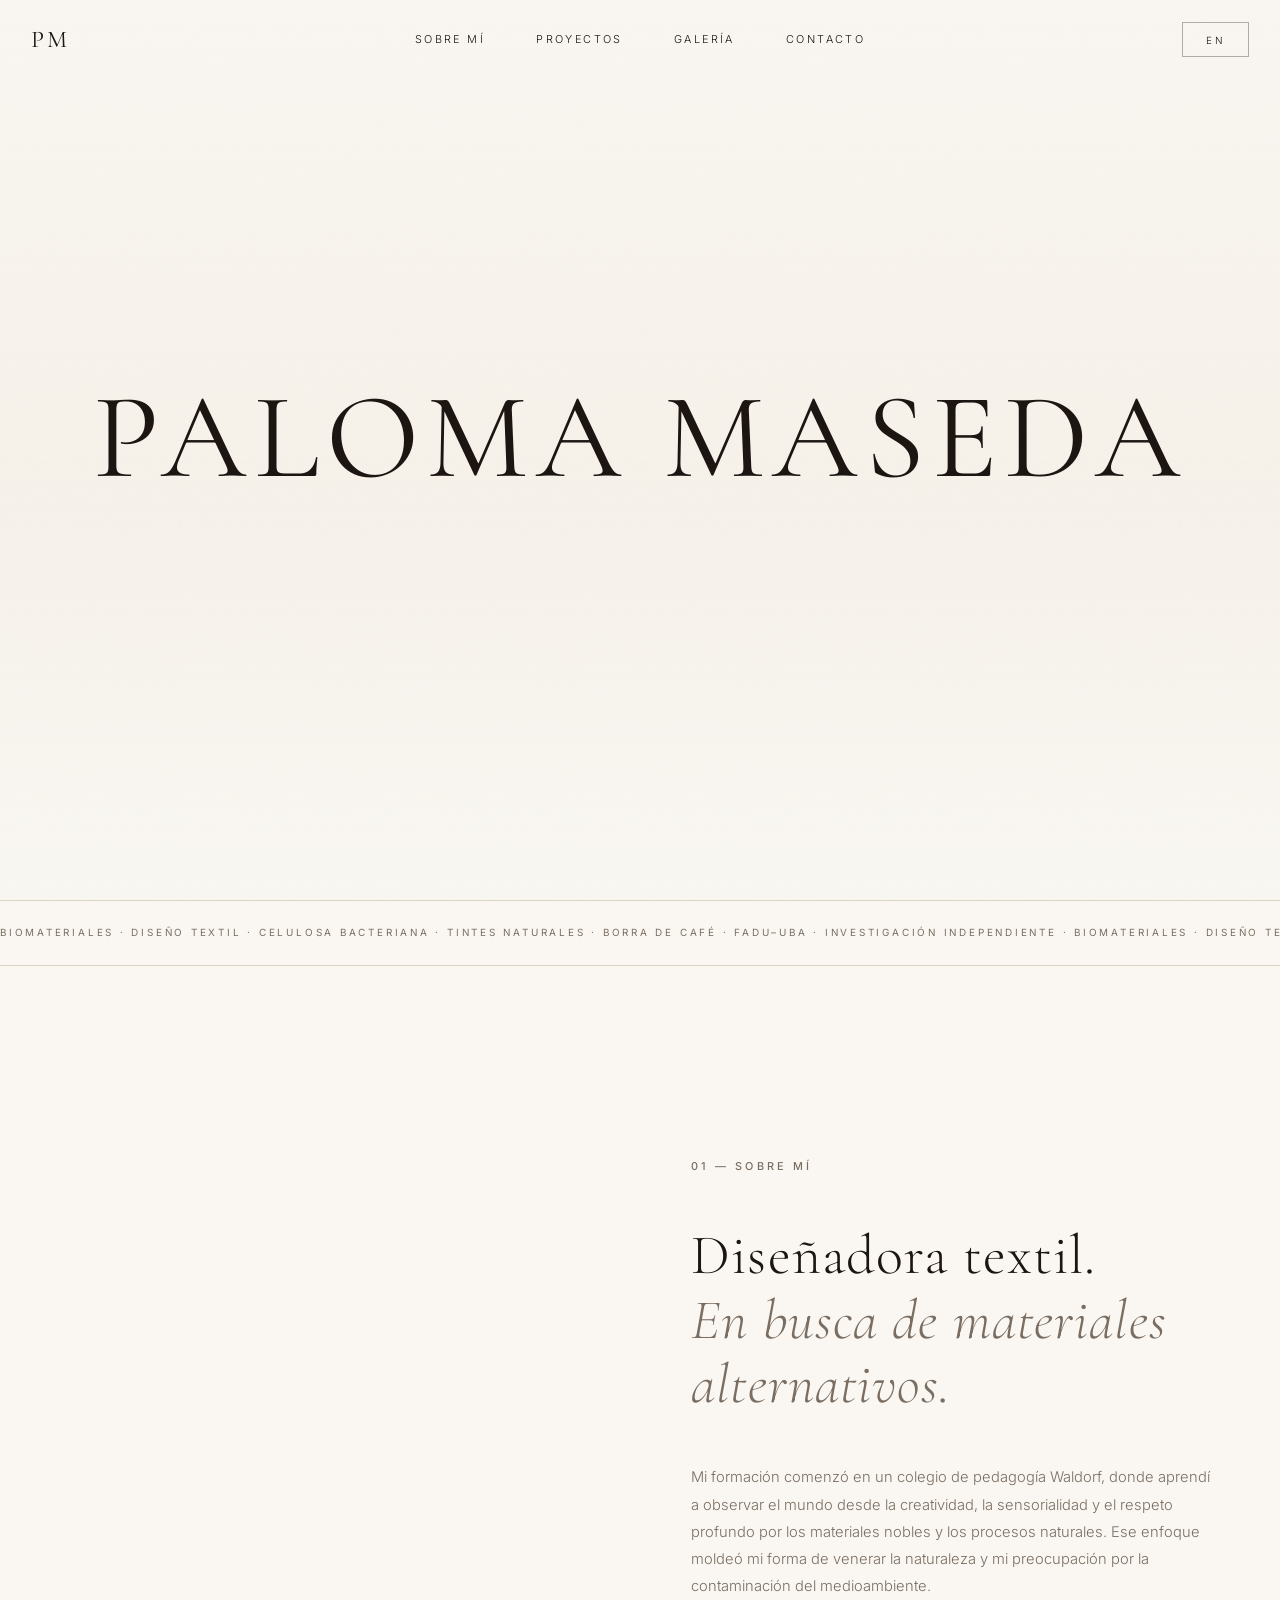
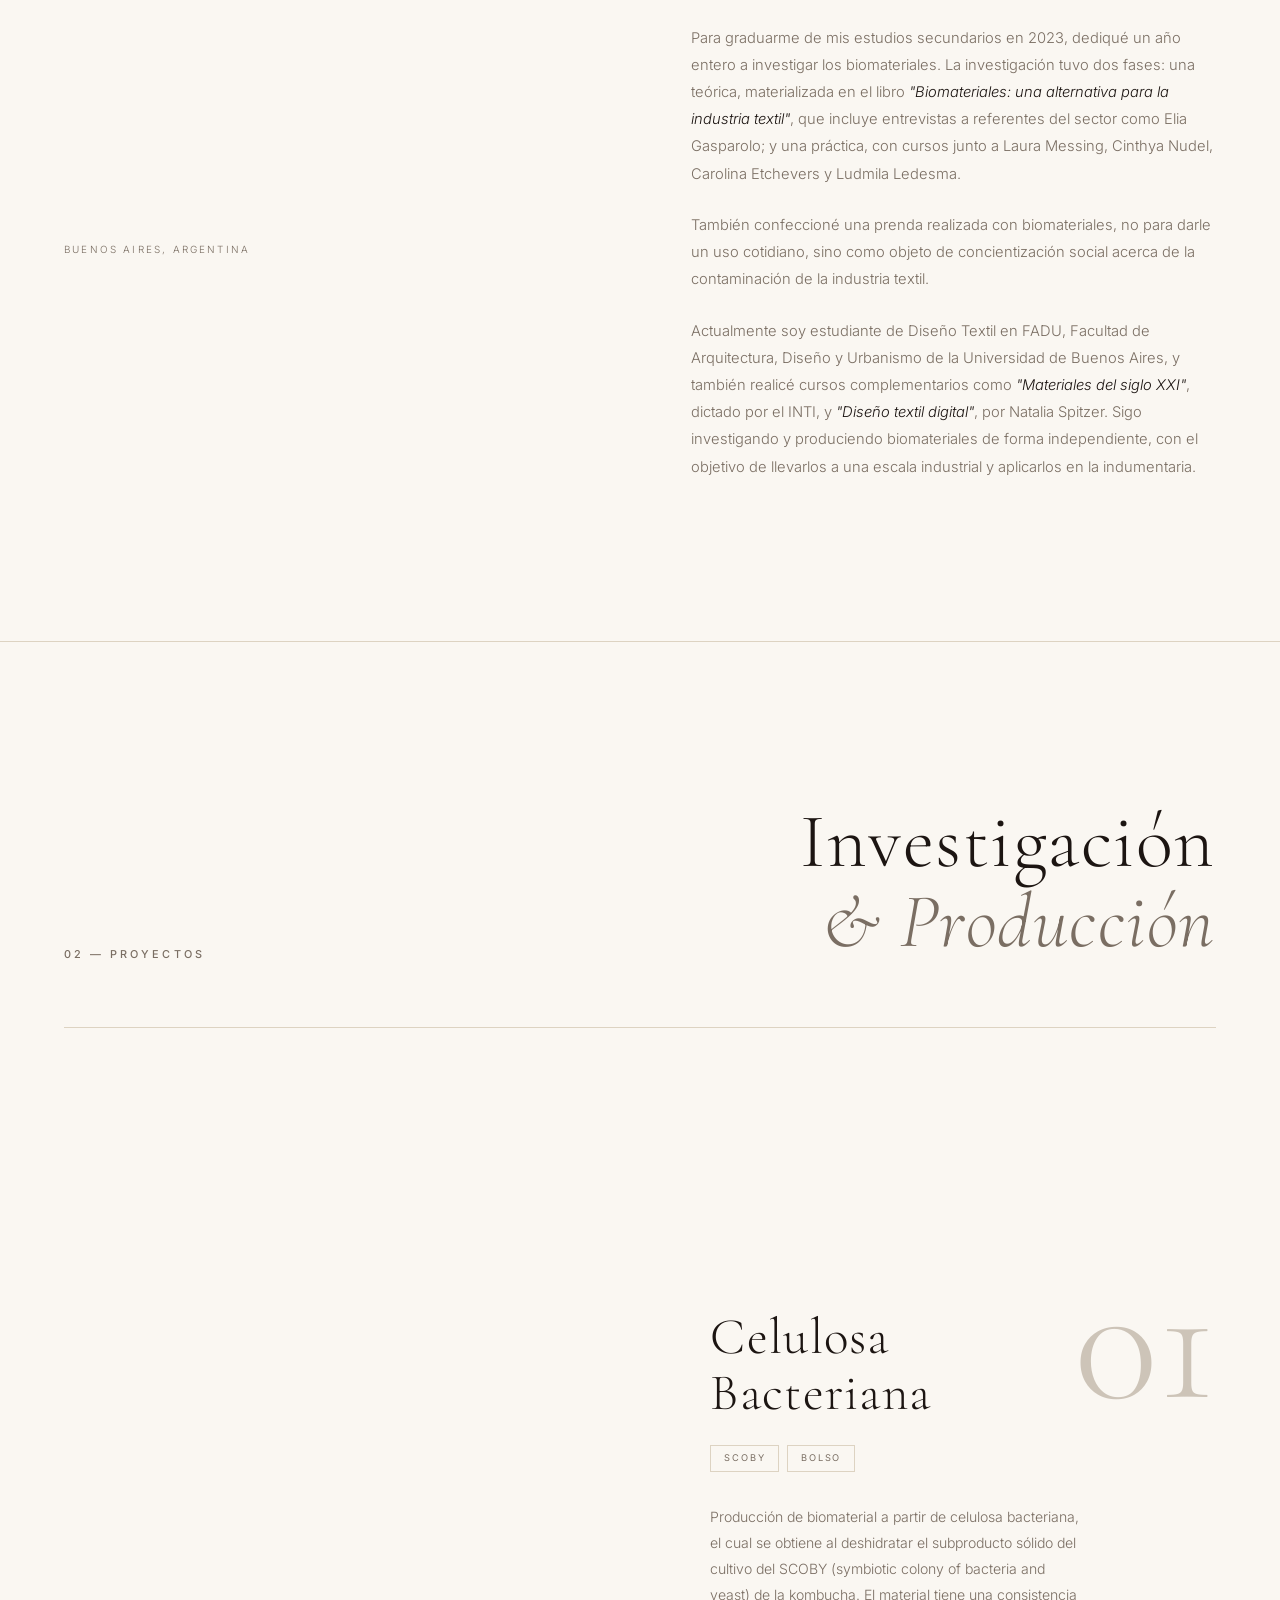
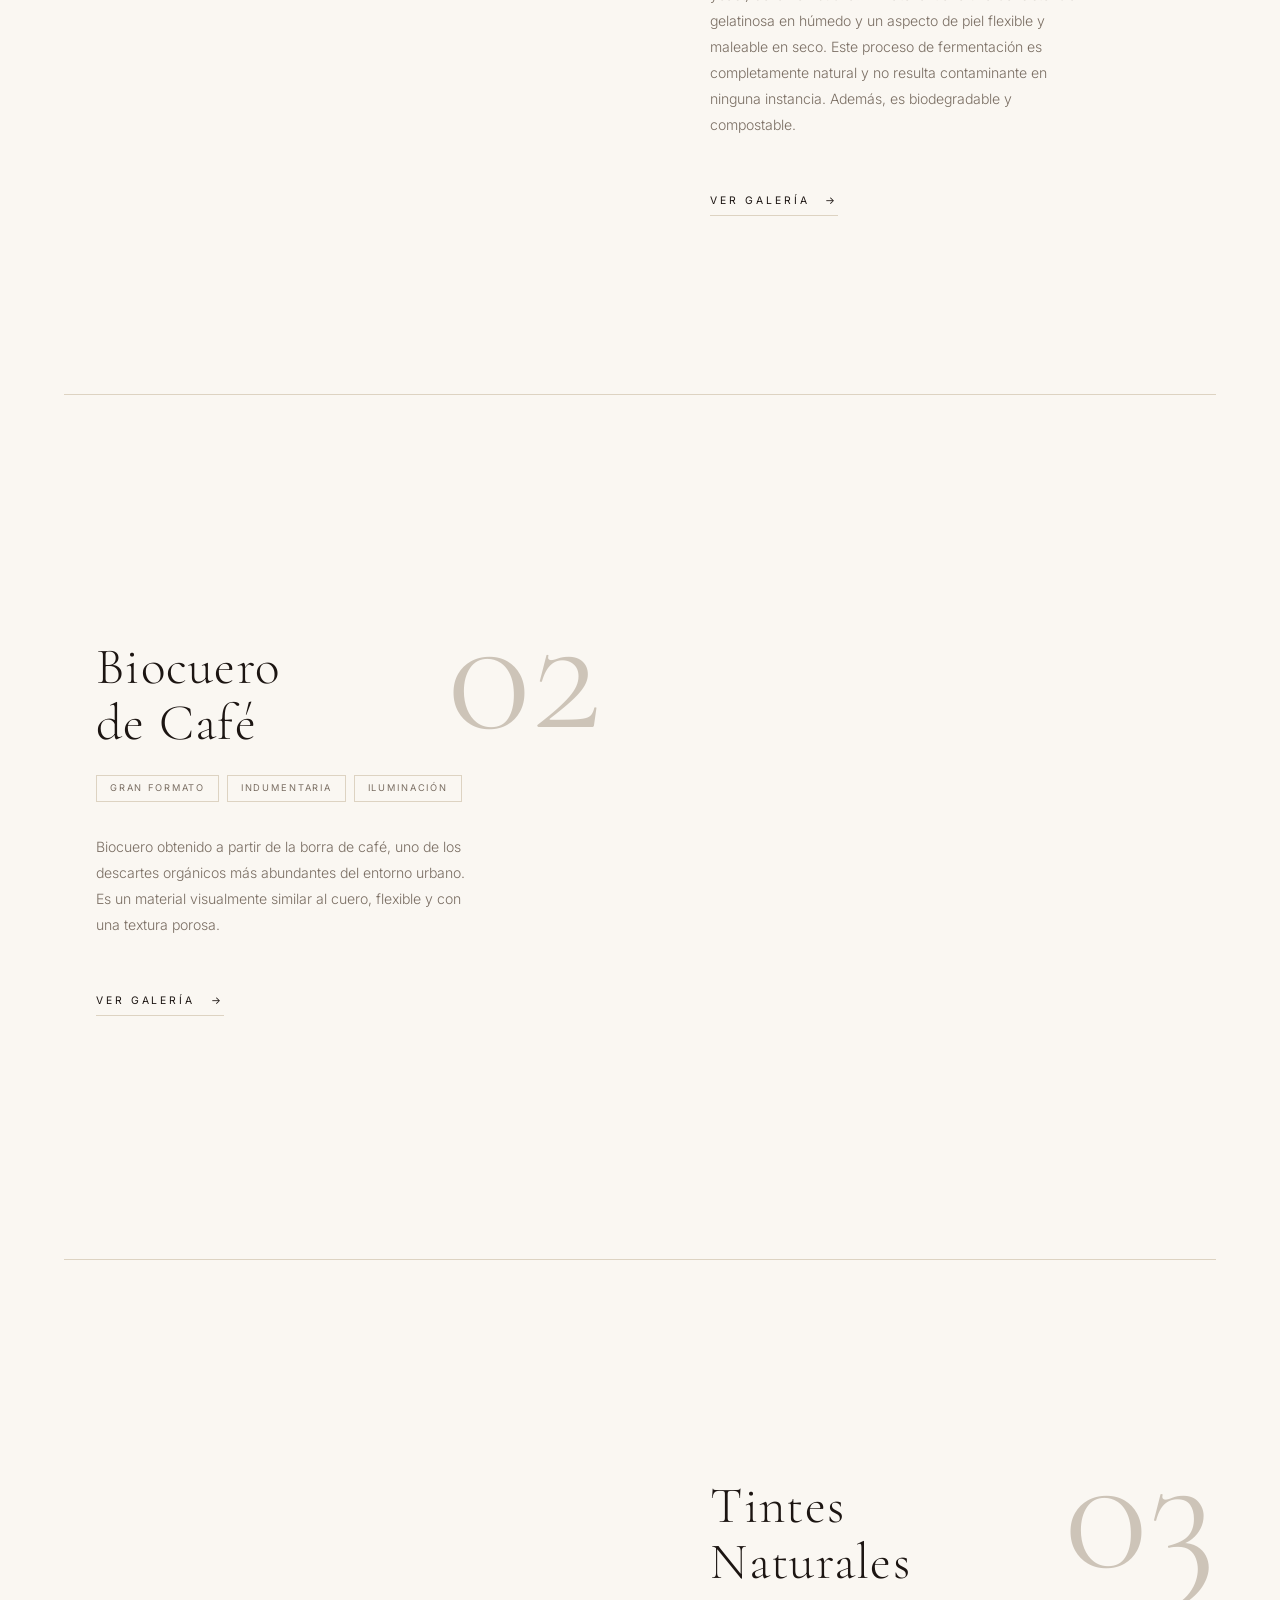
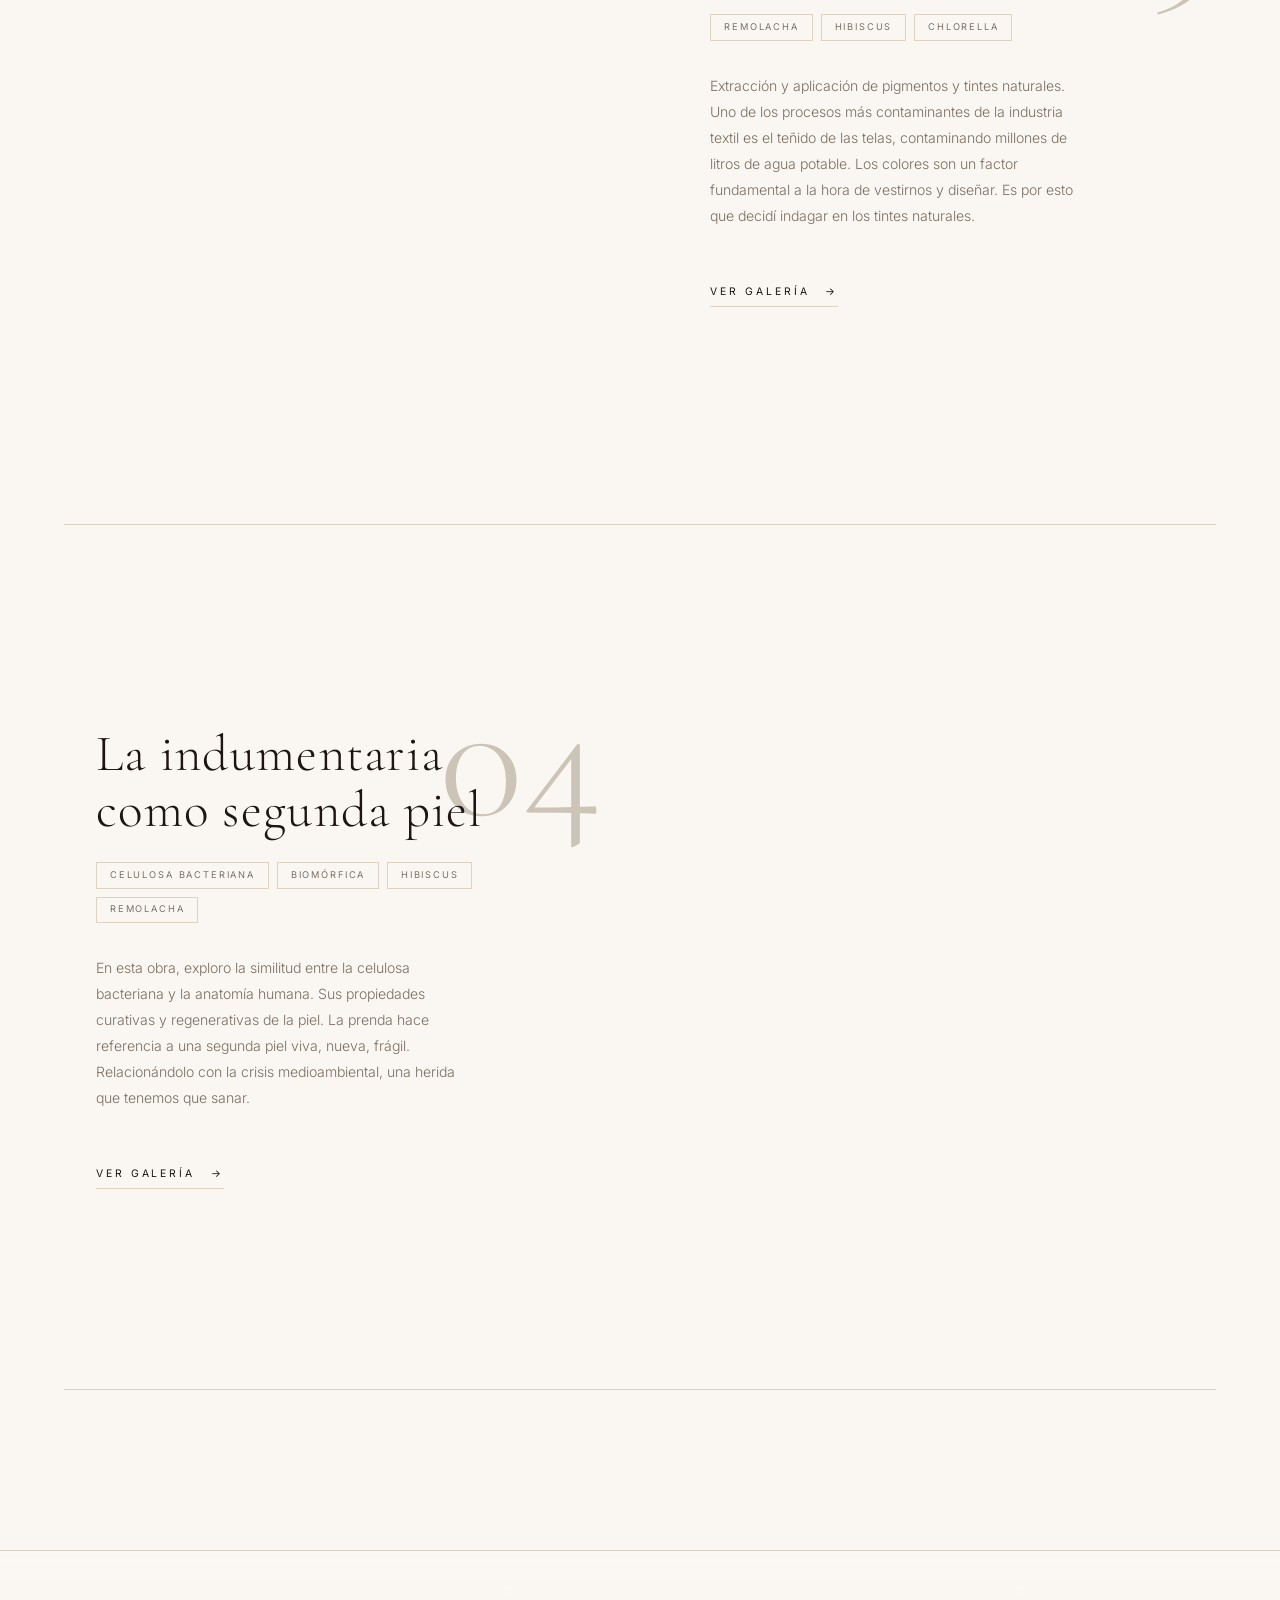
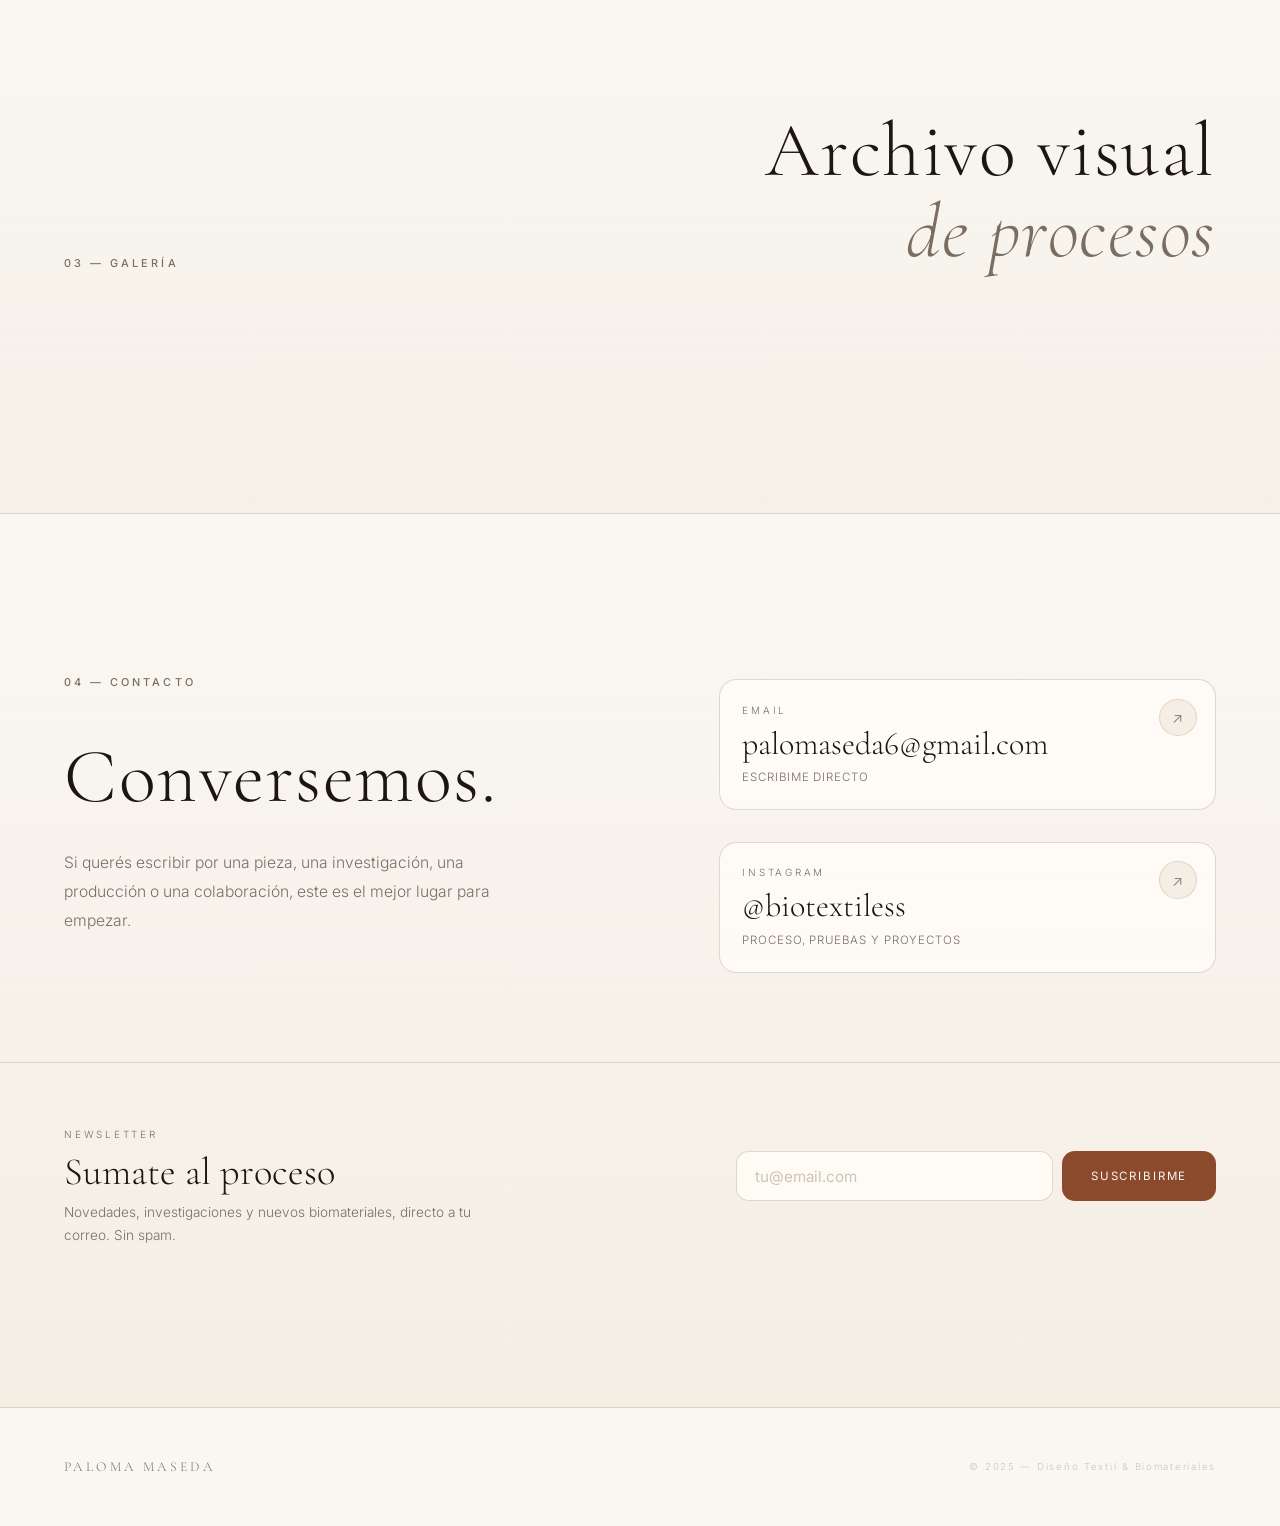
==== commit 0c614484: "Add Substack newsletter signup to contact section Full-width newsletter band below the contact grid:" ====
--- a/index.html
+++ b/index.html
@@ -569,6 +569,25 @@
         </a>
       </div>
     </div>
+
+    <div class="newsletter-band">
+      <form class="newsletter" id="newsletterForm"
+            action="https://palomaseda.substack.com/api/v1/free" method="post" target="_blank">
+        <div class="newsletter-intro">
+          <span class="contact-link-kicker" data-i18n="newsletter.kicker">Newsletter</span>
+          <span class="newsletter-title" data-i18n="newsletter.title">Sumate al proceso</span>
+          <p class="newsletter-meta" data-i18n="newsletter.meta">Novedades, investigaciones y nuevos biomateriales, directo a tu correo. Sin spam.</p>
+        </div>
+        <div class="newsletter-action">
+          <div class="newsletter-field">
+            <input type="email" name="email" class="newsletter-input" required autocomplete="email"
+                   data-i18n-placeholder="newsletter.placeholder" placeholder="tu@email.com" aria-label="Email">
+            <button type="submit" class="newsletter-btn" data-i18n="newsletter.button">Suscribirme</button>
+          </div>
+          <p class="newsletter-status" id="newsletterStatus" role="status" aria-live="polite"></p>
+        </div>
+      </form>
+    </div>
   </section>
 
   <!-- ============================================================
--- a/css/style.css
+++ b/css/style.css
@@ -957,6 +957,125 @@
 }
 
 
+/* ── Newsletter (Substack) — franja full-width ── */
+.newsletter-band {
+  position: relative;
+  z-index: 1;
+  max-width: var(--max-w);
+  margin: clamp(3.5rem, 7vw, 6rem) auto 0;
+  padding: clamp(2.5rem, 5vw, 4rem) var(--pad-x) 0;
+  border-top: 1px solid var(--c-border);
+}
+
+.newsletter {
+  display: flex;
+  align-items: center;
+  justify-content: space-between;
+  gap: clamp(2rem, 6vw, 5rem);
+  flex-wrap: wrap;
+}
+
+.newsletter-intro {
+  display: flex;
+  flex-direction: column;
+  gap: 0.55rem;
+  max-width: 30rem;
+}
+
+.newsletter-title {
+  font-family: var(--font-heading);
+  font-size: clamp(1.8rem, 3vw, 2.6rem);
+  font-weight: 300;
+  color: var(--c-text);
+  line-height: 1.05;
+}
+
+.newsletter-meta {
+  font-size: 0.85rem;
+  line-height: 1.7;
+  color: var(--c-text-muted);
+  max-width: 26rem;
+}
+
+.newsletter-action {
+  display: flex;
+  flex-direction: column;
+  gap: 0.6rem;
+  flex: 1 1 22rem;
+  max-width: 30rem;
+}
+
+.newsletter-field {
+  display: flex;
+  gap: 0.6rem;
+  width: 100%;
+  flex-wrap: wrap;
+}
+
+.newsletter-input {
+  flex: 1 1 12rem;
+  min-width: 0;
+  font-family: var(--font-body);
+  font-size: 0.95rem;
+  color: var(--c-text);
+  background: rgba(255, 252, 247, 0.9);
+  border: 1px solid rgba(221, 211, 194, 0.9);
+  border-radius: 0.8rem;
+  padding: 0.9rem 1.1rem;
+  transition: border-color var(--t-fast), background var(--t-fast);
+}
+
+.newsletter-input::placeholder { color: var(--c-text-dim); }
+
+.newsletter-input:focus {
+  outline: none;
+  border-color: rgba(139, 74, 43, 0.4);
+  background: rgba(255, 252, 247, 0.99);
+}
+
+.newsletter-btn {
+  font-family: var(--font-body);
+  font-size: 0.72rem;
+  letter-spacing: 0.16em;
+  text-transform: uppercase;
+  color: var(--c-bg);
+  background: var(--c-accent);
+  border-radius: 0.8rem;
+  padding: 0.9rem 1.8rem;
+  white-space: nowrap;
+  transition: background var(--t-fast), transform var(--t-fast), opacity var(--t-fast);
+}
+
+.newsletter-btn:hover {
+  background: var(--c-accent-light);
+  transform: translateY(-1px);
+}
+
+.newsletter-btn:disabled {
+  opacity: 0.55;
+  cursor: default;
+  transform: none;
+}
+
+.newsletter-status {
+  font-size: 0.75rem;
+  line-height: 1.5;
+  letter-spacing: 0.02em;
+  min-height: 1em;
+  margin: 0;
+}
+
+.newsletter-status.is-pending { color: var(--c-text-muted); }
+.newsletter-status.is-success { color: var(--c-accent); }
+.newsletter-status.is-error   { color: #a23b2b; }
+
+@media (max-width: 720px) {
+  .newsletter { gap: 1.6rem; }
+  .newsletter-intro,
+  .newsletter-action { flex-basis: 100%; max-width: none; }
+}
+
+
 /* ════════════════════════════════════════════════════════════
    FOOTER
    ════════════════════════════════════════════════════════════ */
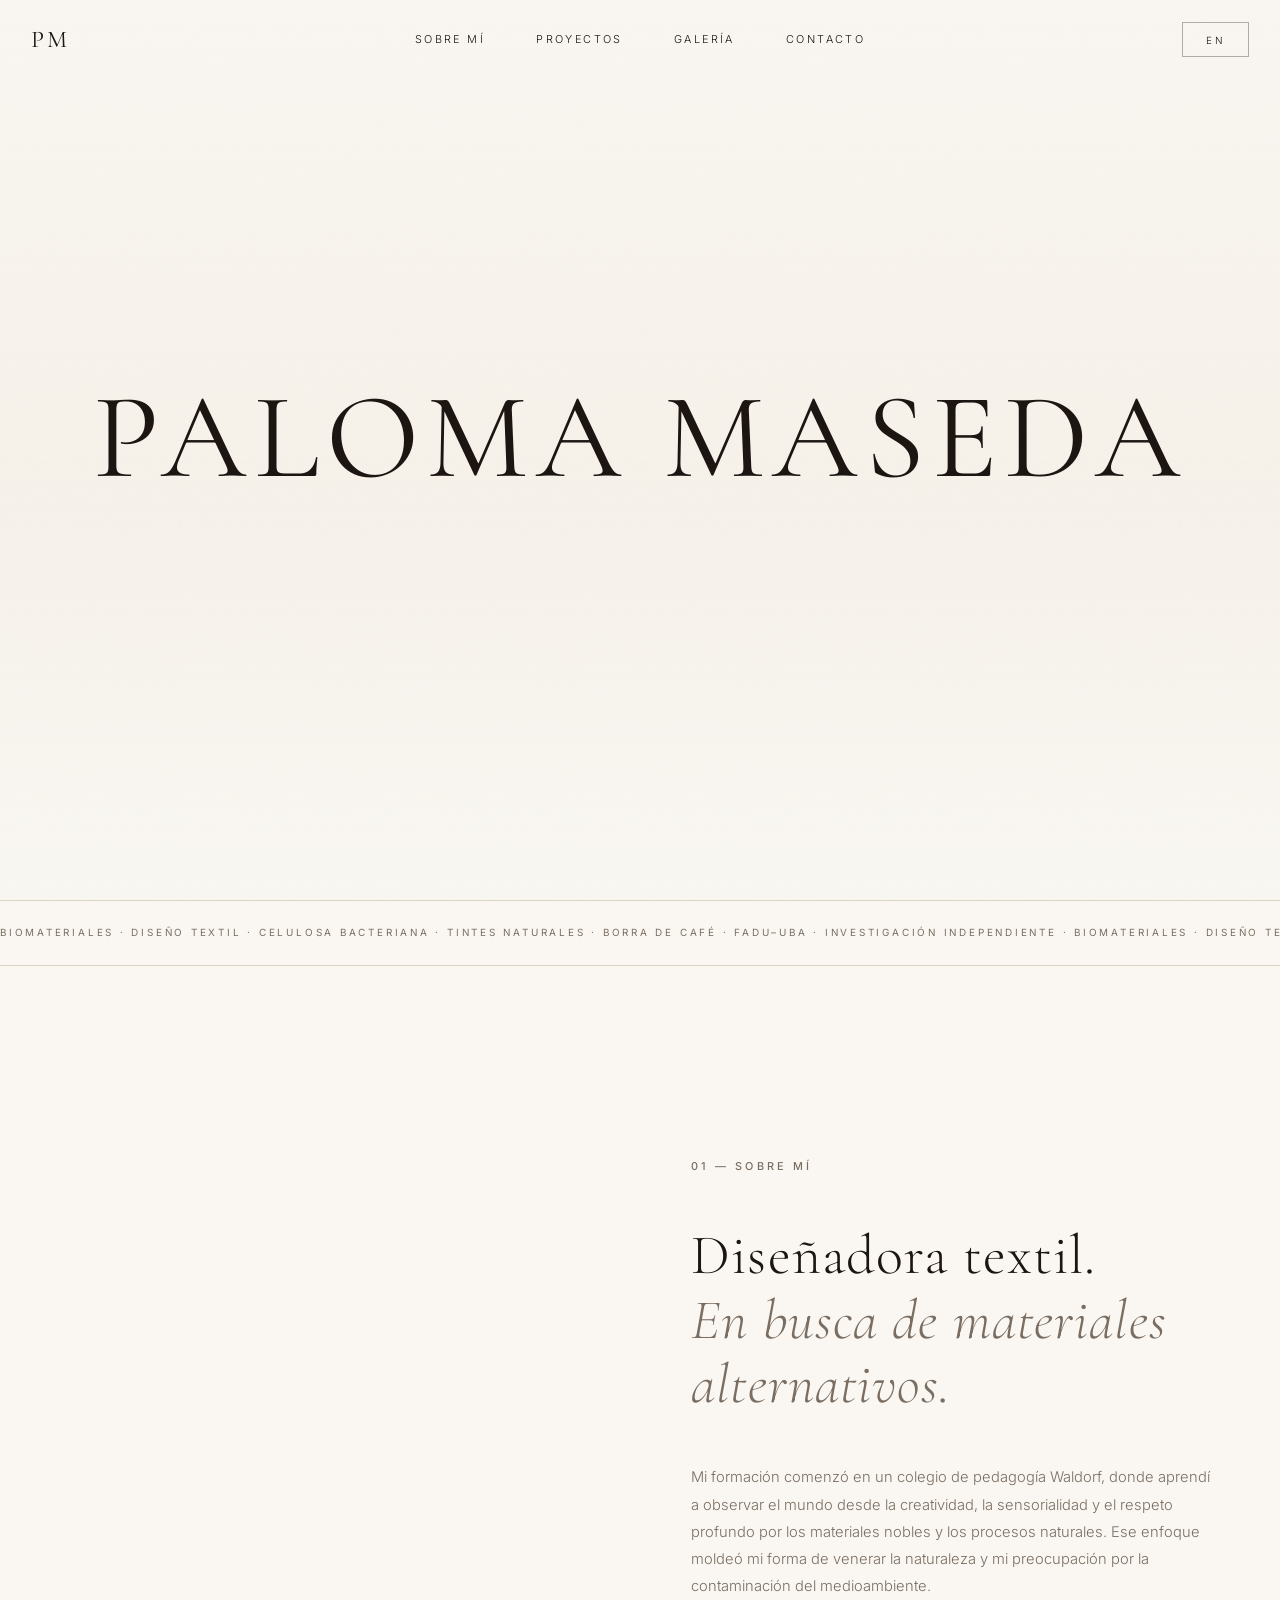
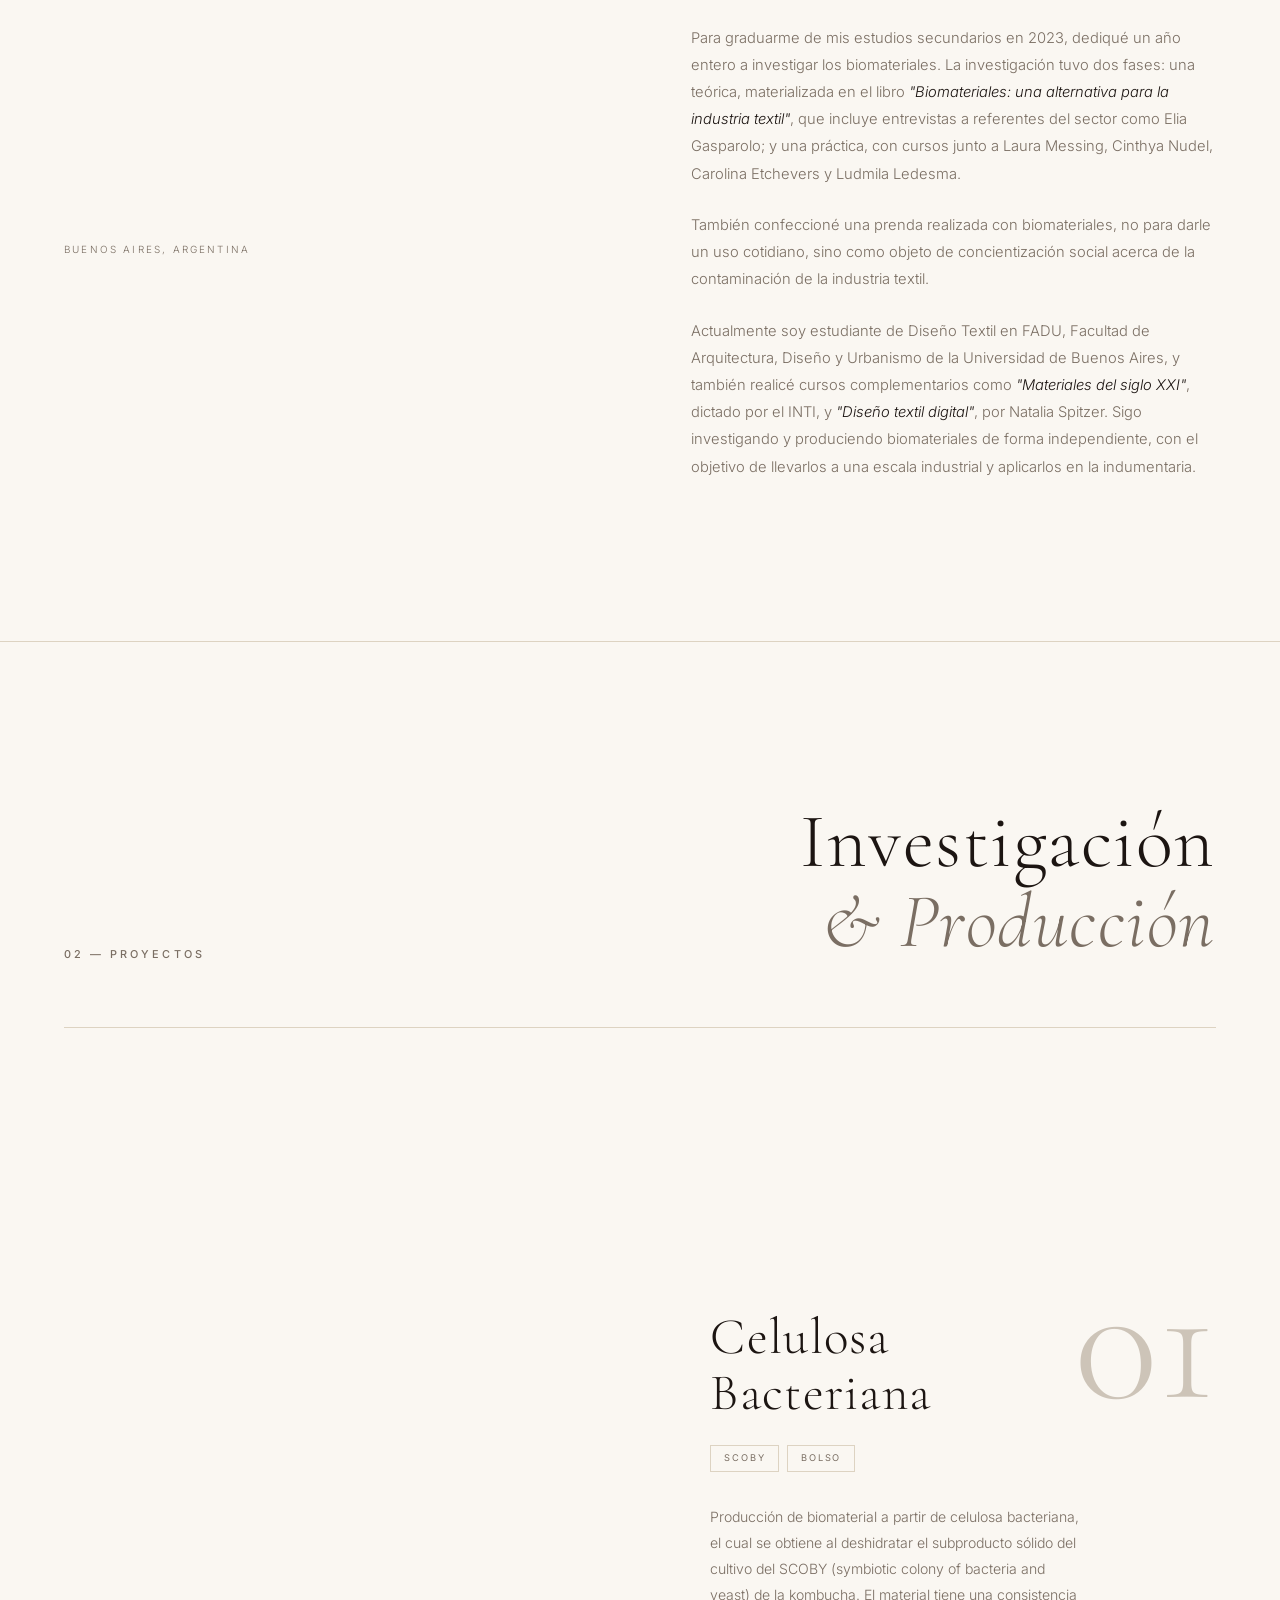
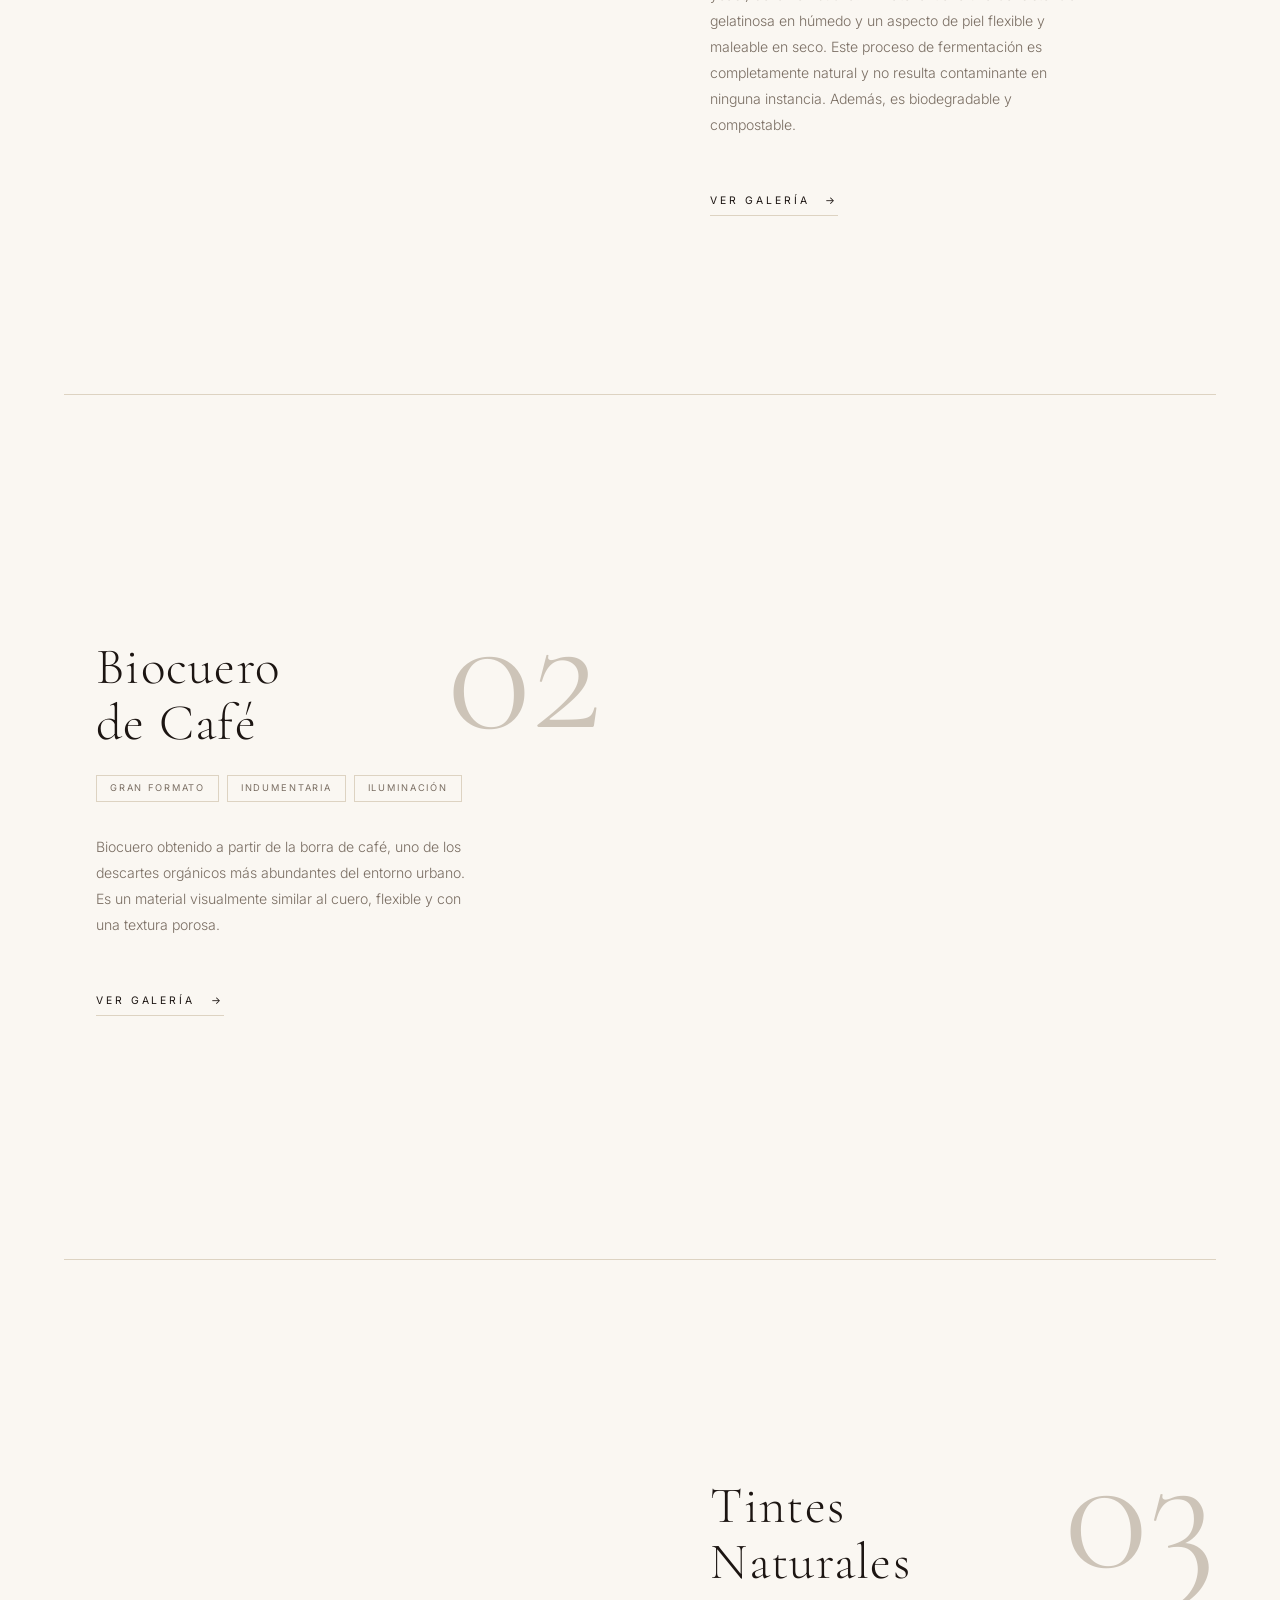
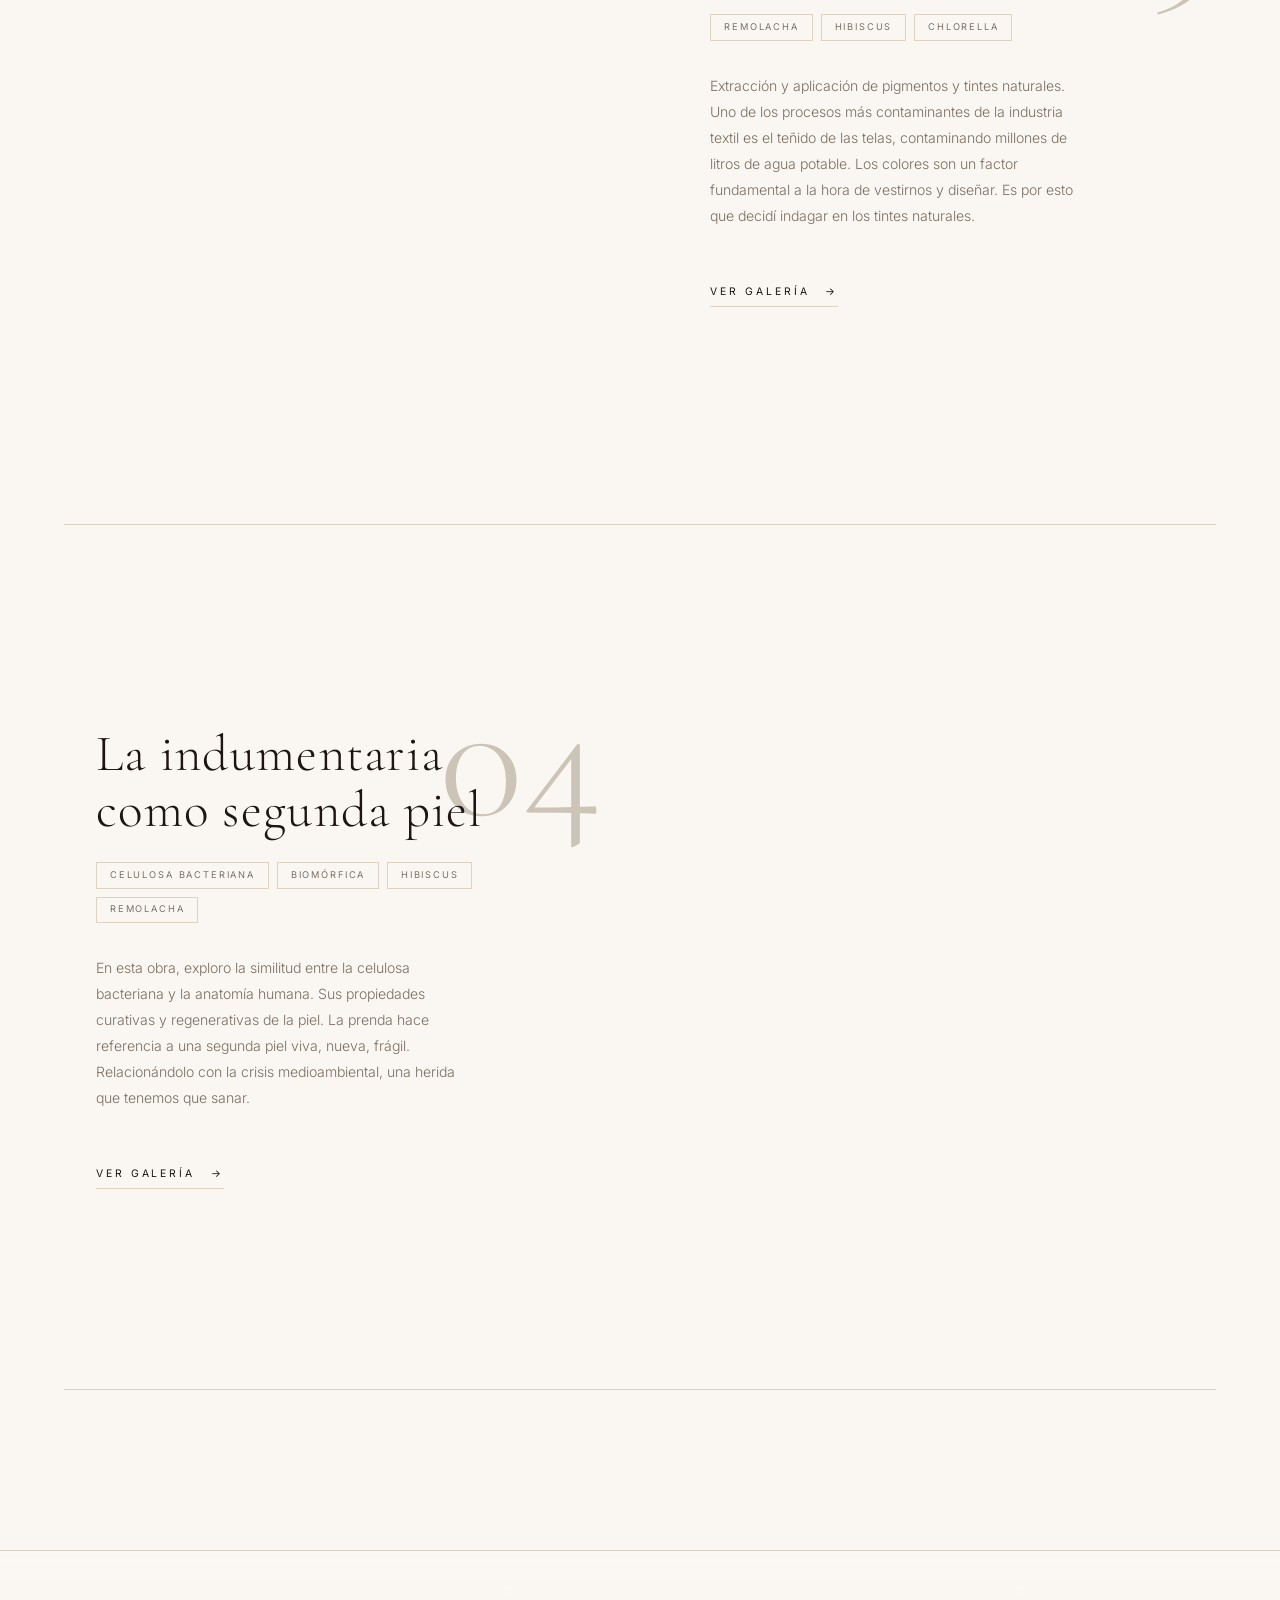
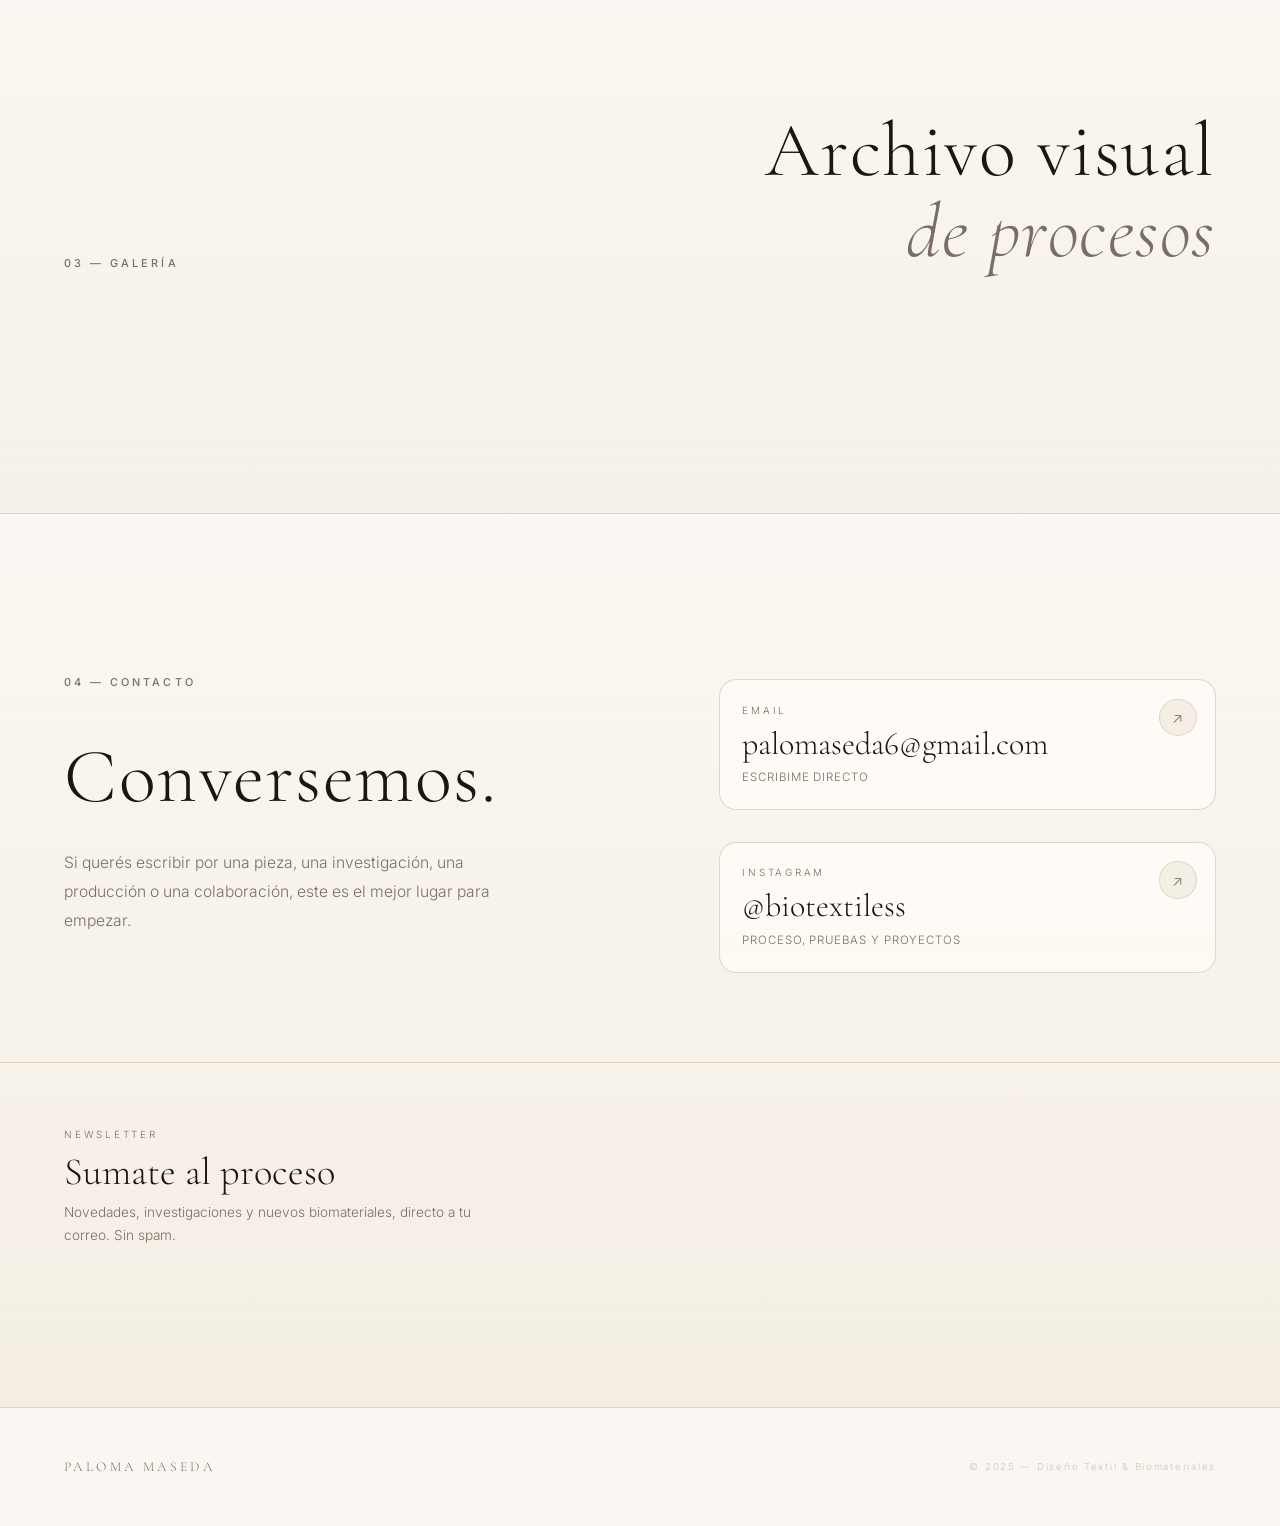
==== commit 45498b14: "Switch newsletter signup to EmailOctopus and rework contact layout Move the newsletter form out of t" ====
--- a/index.html
+++ b/index.html
@@ -571,22 +571,16 @@
     </div>
 
     <div class="newsletter-band">
-      <form class="newsletter" id="newsletterForm"
-            action="https://palomaseda.substack.com/api/v1/free" method="post" target="_blank">
+      <div class="newsletter">
         <div class="newsletter-intro">
           <span class="contact-link-kicker" data-i18n="newsletter.kicker">Newsletter</span>
           <span class="newsletter-title" data-i18n="newsletter.title">Sumate al proceso</span>
           <p class="newsletter-meta" data-i18n="newsletter.meta">Novedades, investigaciones y nuevos biomateriales, directo a tu correo. Sin spam.</p>
         </div>
         <div class="newsletter-action">
-          <div class="newsletter-field">
-            <input type="email" name="email" class="newsletter-input" required autocomplete="email"
-                   data-i18n-placeholder="newsletter.placeholder" placeholder="tu@email.com" aria-label="Email">
-            <button type="submit" class="newsletter-btn" data-i18n="newsletter.button">Suscribirme</button>
-          </div>
-          <p class="newsletter-status" id="newsletterStatus" role="status" aria-live="polite"></p>
-        </div>
-      </form>
+          <script async src="https://eomail5.com/form/64c547d4-8c30-11f1-9548-8b4d76a765c4.js" data-form="64c547d4-8c30-11f1-9548-8b4d76a765c4"></script>
+        </div>
+      </div>
     </div>
   </section>
 
--- a/css/style.css
+++ b/css/style.css
@@ -957,7 +957,7 @@
 }
 
 
-/* ── Newsletter (Substack) — franja full-width ── */
+/* ── Newsletter (EmailOctopus) — franja full-width ── */
 .newsletter-band {
   position: relative;
   z-index: 1;
@@ -998,76 +998,9 @@
 }
 
 .newsletter-action {
-  display: flex;
-  flex-direction: column;
-  gap: 0.6rem;
   flex: 1 1 22rem;
   max-width: 30rem;
 }
-
-.newsletter-field {
-  display: flex;
-  gap: 0.6rem;
-  width: 100%;
-  flex-wrap: wrap;
-}
-
-.newsletter-input {
-  flex: 1 1 12rem;
-  min-width: 0;
-  font-family: var(--font-body);
-  font-size: 0.95rem;
-  color: var(--c-text);
-  background: rgba(255, 252, 247, 0.9);
-  border: 1px solid rgba(221, 211, 194, 0.9);
-  border-radius: 0.8rem;
-  padding: 0.9rem 1.1rem;
-  transition: border-color var(--t-fast), background var(--t-fast);
-}
-
-.newsletter-input::placeholder { color: var(--c-text-dim); }
-
-.newsletter-input:focus {
-  outline: none;
-  border-color: rgba(139, 74, 43, 0.4);
-  background: rgba(255, 252, 247, 0.99);
-}
-
-.newsletter-btn {
-  font-family: var(--font-body);
-  font-size: 0.72rem;
-  letter-spacing: 0.16em;
-  text-transform: uppercase;
-  color: var(--c-bg);
-  background: var(--c-accent);
-  border-radius: 0.8rem;
-  padding: 0.9rem 1.8rem;
-  white-space: nowrap;
-  transition: background var(--t-fast), transform var(--t-fast), opacity var(--t-fast);
-}
-
-.newsletter-btn:hover {
-  background: var(--c-accent-light);
-  transform: translateY(-1px);
-}
-
-.newsletter-btn:disabled {
-  opacity: 0.55;
-  cursor: default;
-  transform: none;
-}
-
-.newsletter-status {
-  font-size: 0.75rem;
-  line-height: 1.5;
-  letter-spacing: 0.02em;
-  min-height: 1em;
-  margin: 0;
-}
-
-.newsletter-status.is-pending { color: var(--c-text-muted); }
-.newsletter-status.is-success { color: var(--c-accent); }
-.newsletter-status.is-error   { color: #a23b2b; }
 
 @media (max-width: 720px) {
   .newsletter { gap: 1.6rem; }
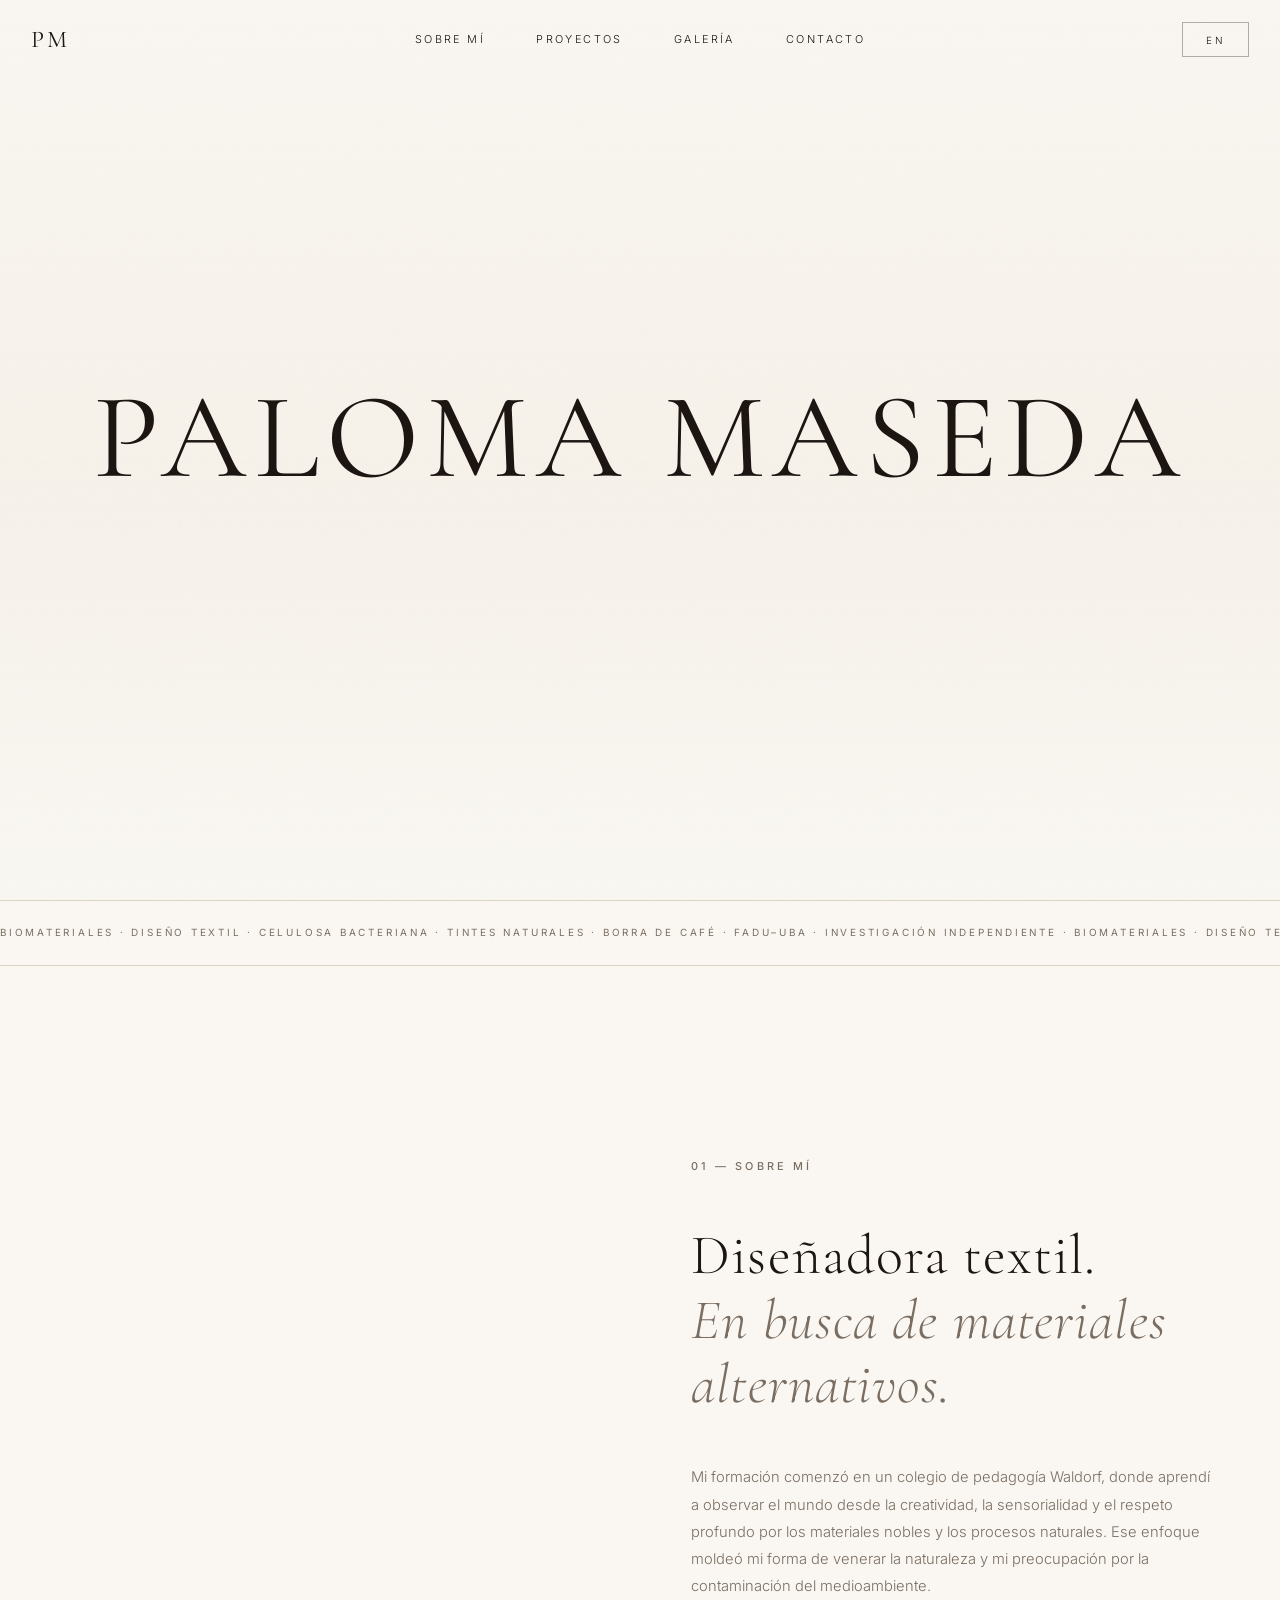
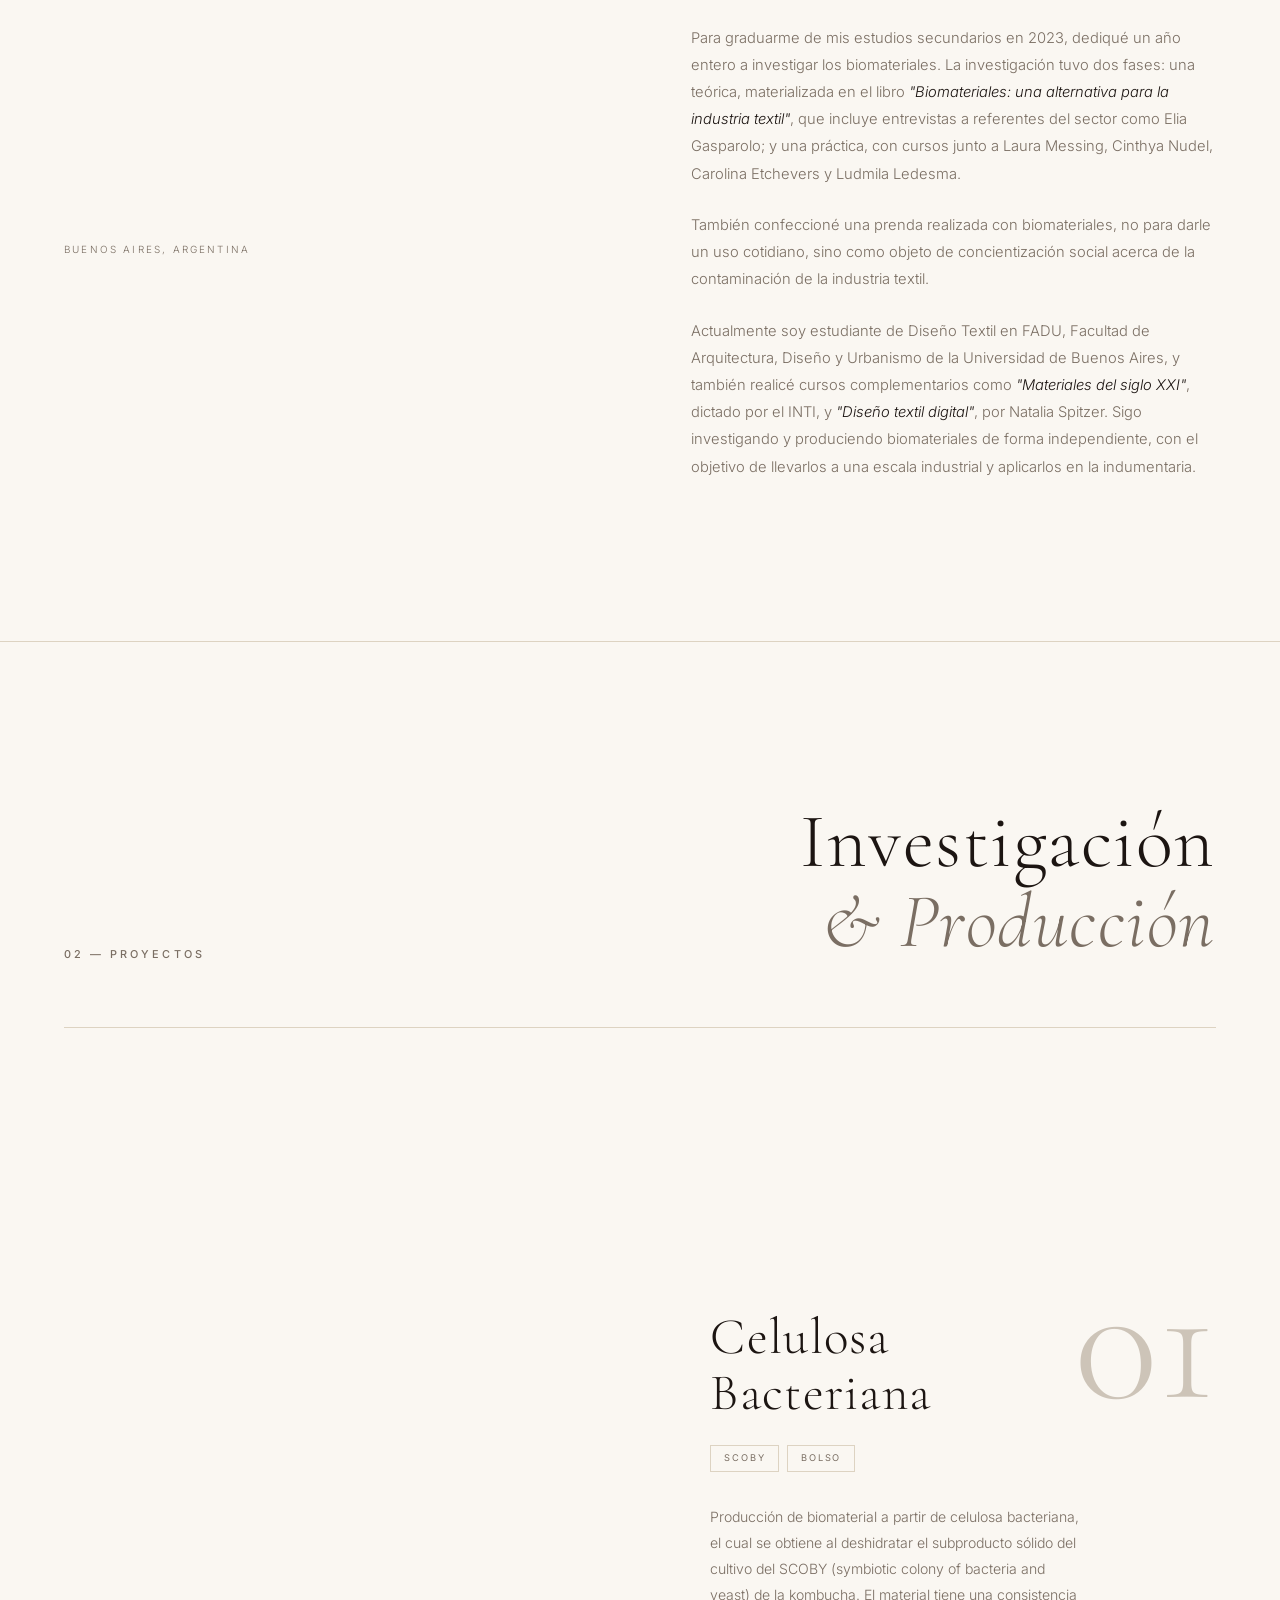
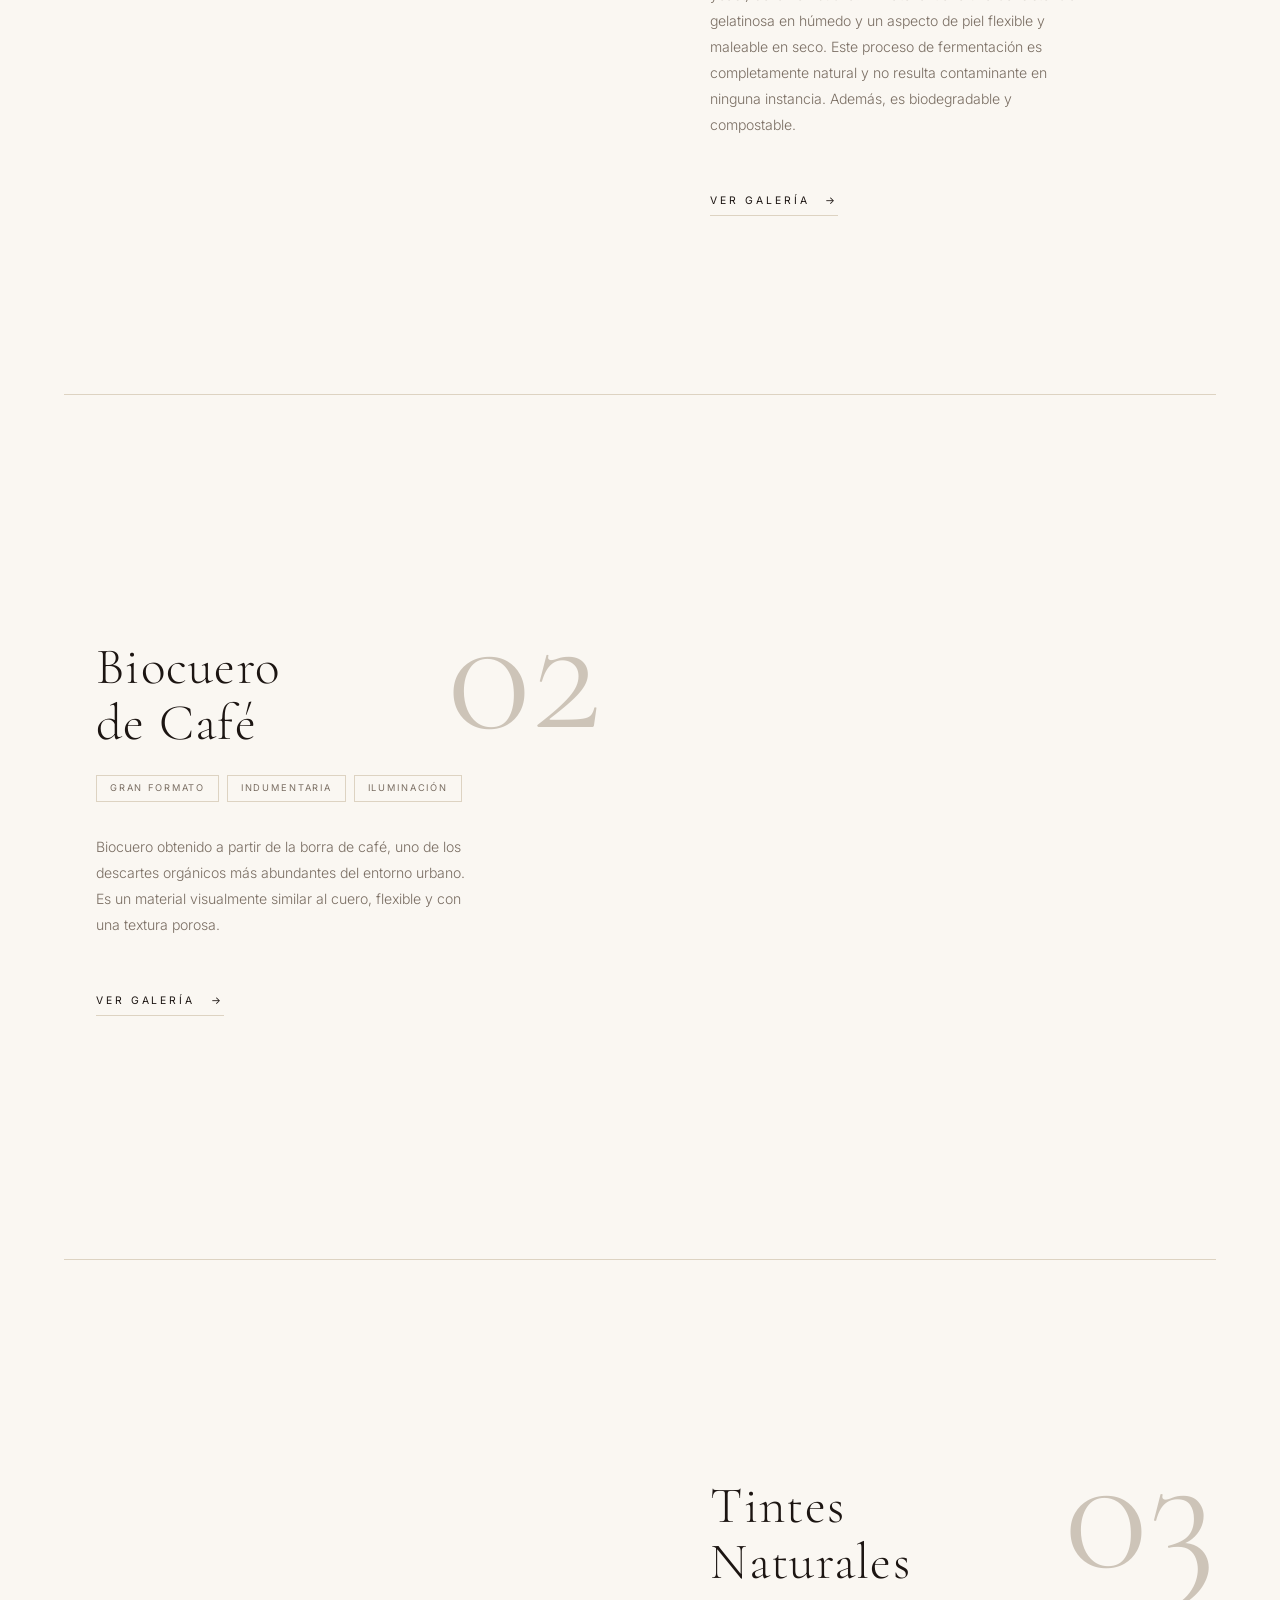
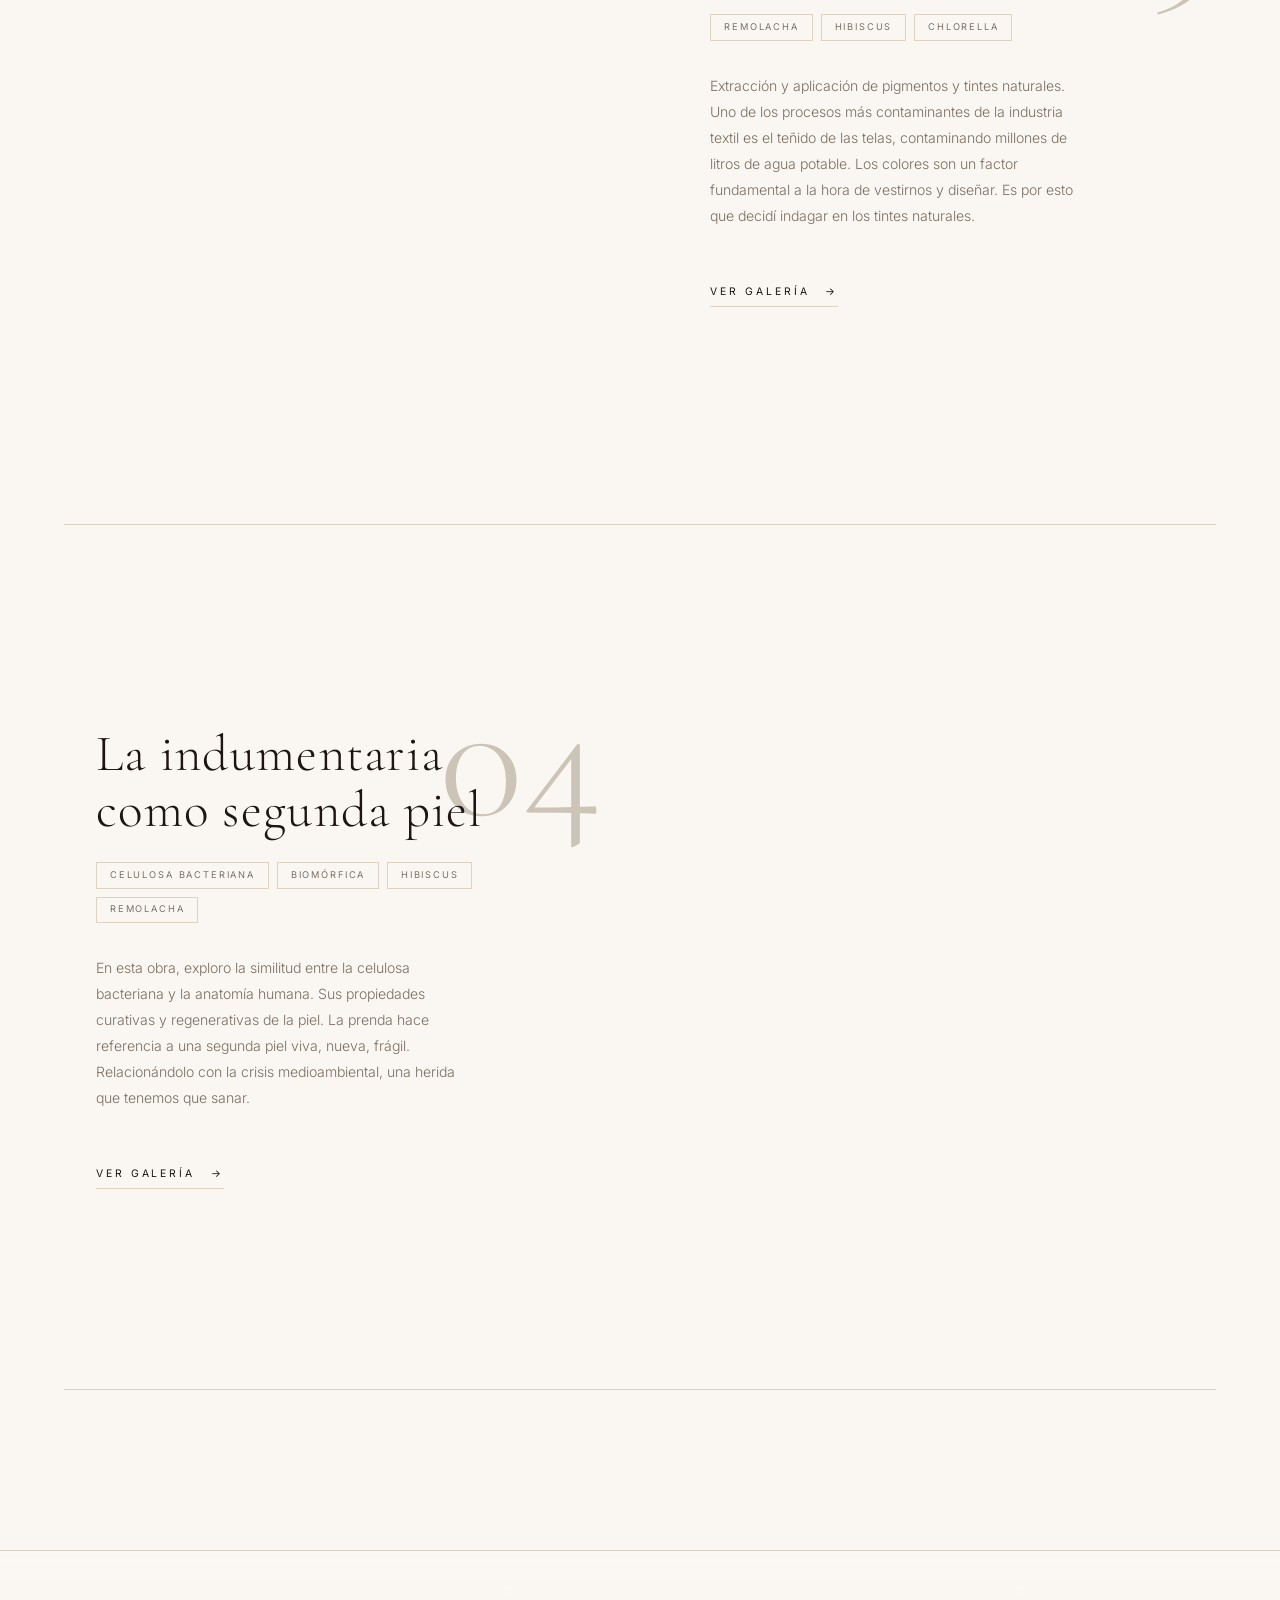
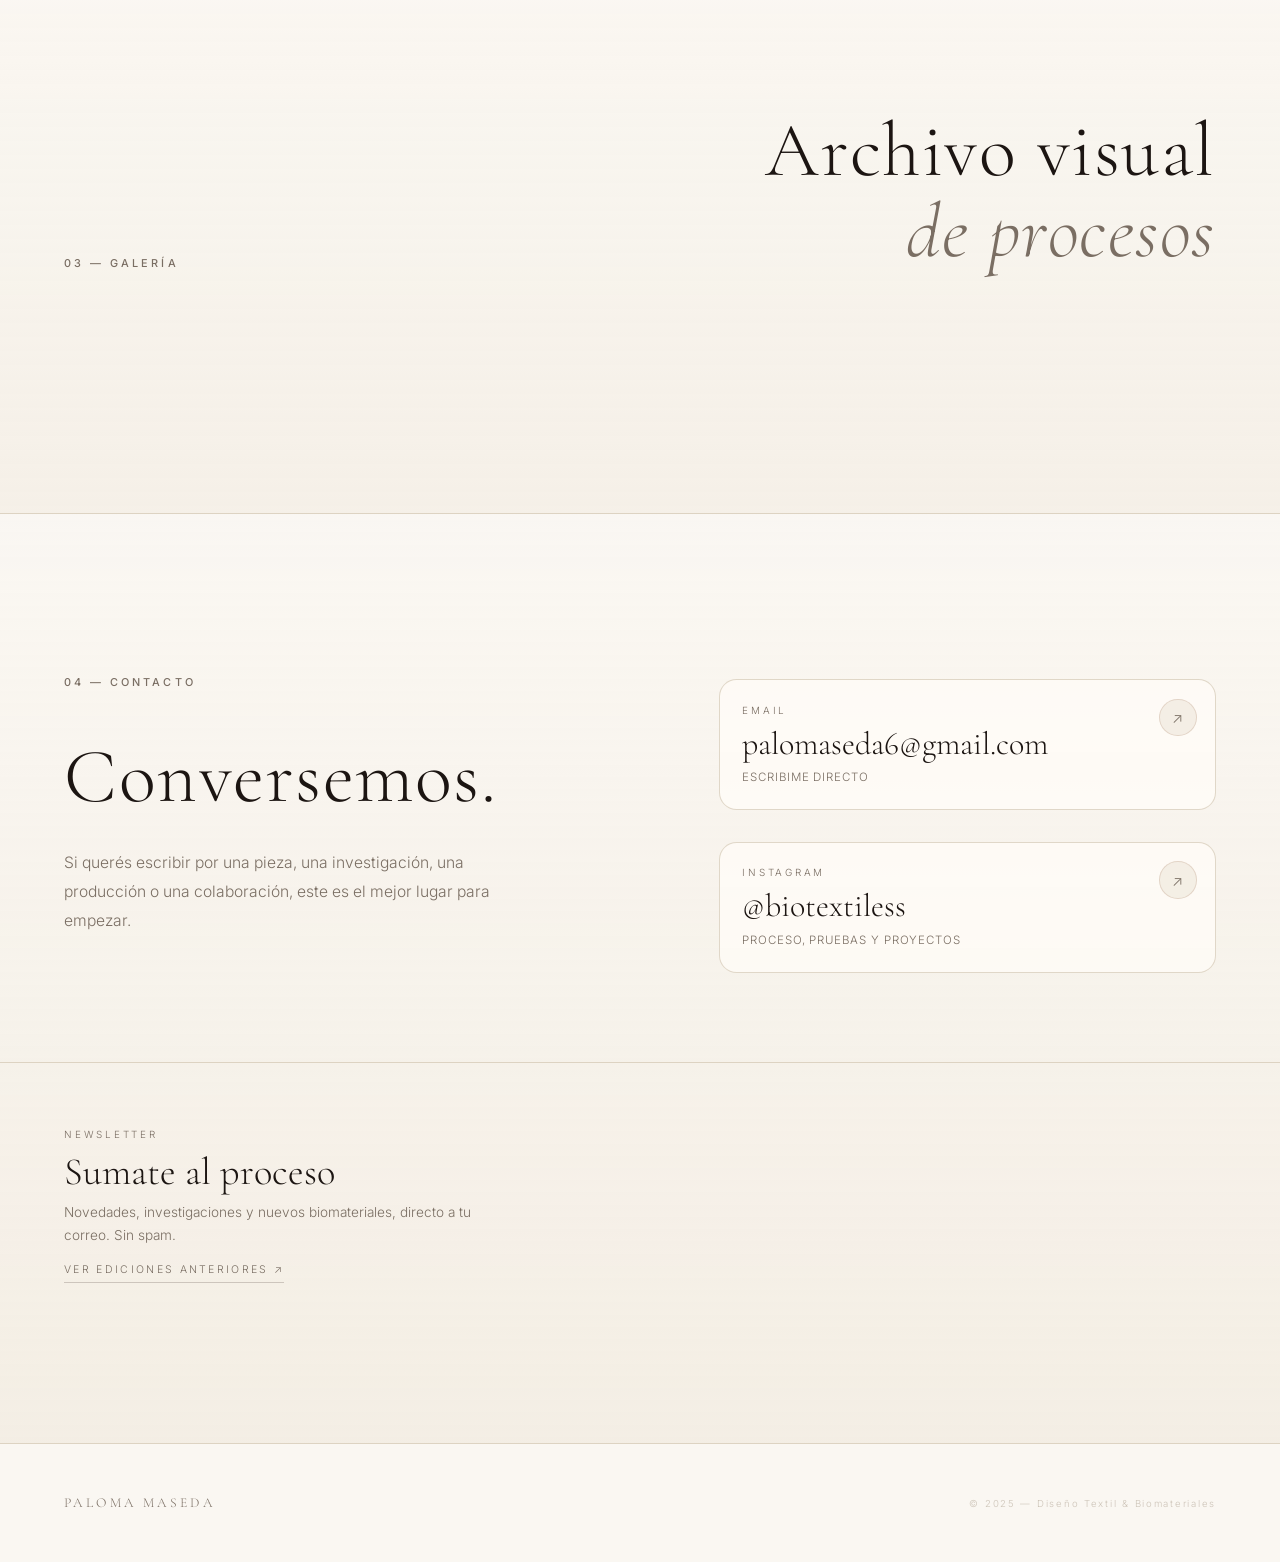
==== commit 67a6e233: "Add newsletter archive published from image uploads Editions are Canva exports dropped into newslett" ====
--- a/index.html
+++ b/index.html
@@ -576,6 +576,7 @@
           <span class="contact-link-kicker" data-i18n="newsletter.kicker">Newsletter</span>
           <span class="newsletter-title" data-i18n="newsletter.title">Sumate al proceso</span>
           <p class="newsletter-meta" data-i18n="newsletter.meta">Novedades, investigaciones y nuevos biomateriales, directo a tu correo. Sin spam.</p>
+          <a href="newsletter.html" class="newsletter-archive-link" data-i18n="newsletter.archive">Ver ediciones anteriores ↗</a>
         </div>
         <div class="newsletter-action">
           <script async src="https://eomail5.com/form/64c547d4-8c30-11f1-9548-8b4d76a765c4.js" data-form="64c547d4-8c30-11f1-9548-8b4d76a765c4"></script>
--- a/css/style.css
+++ b/css/style.css
@@ -997,6 +997,23 @@
   max-width: 26rem;
 }
 
+.newsletter-archive-link {
+  align-self: flex-start;
+  margin-top: 0.35rem;
+  font-size: 0.66rem;
+  letter-spacing: 0.22em;
+  text-transform: uppercase;
+  color: var(--c-text-muted);
+  border-bottom: 1px solid rgba(122, 110, 99, 0.32);
+  padding-bottom: 0.25rem;
+  transition: color var(--t-fast), border-color var(--t-fast);
+}
+
+.newsletter-archive-link:hover {
+  color: var(--c-accent);
+  border-bottom-color: rgba(139, 74, 43, 0.5);
+}
+
 .newsletter-action {
   flex: 1 1 22rem;
   max-width: 30rem;
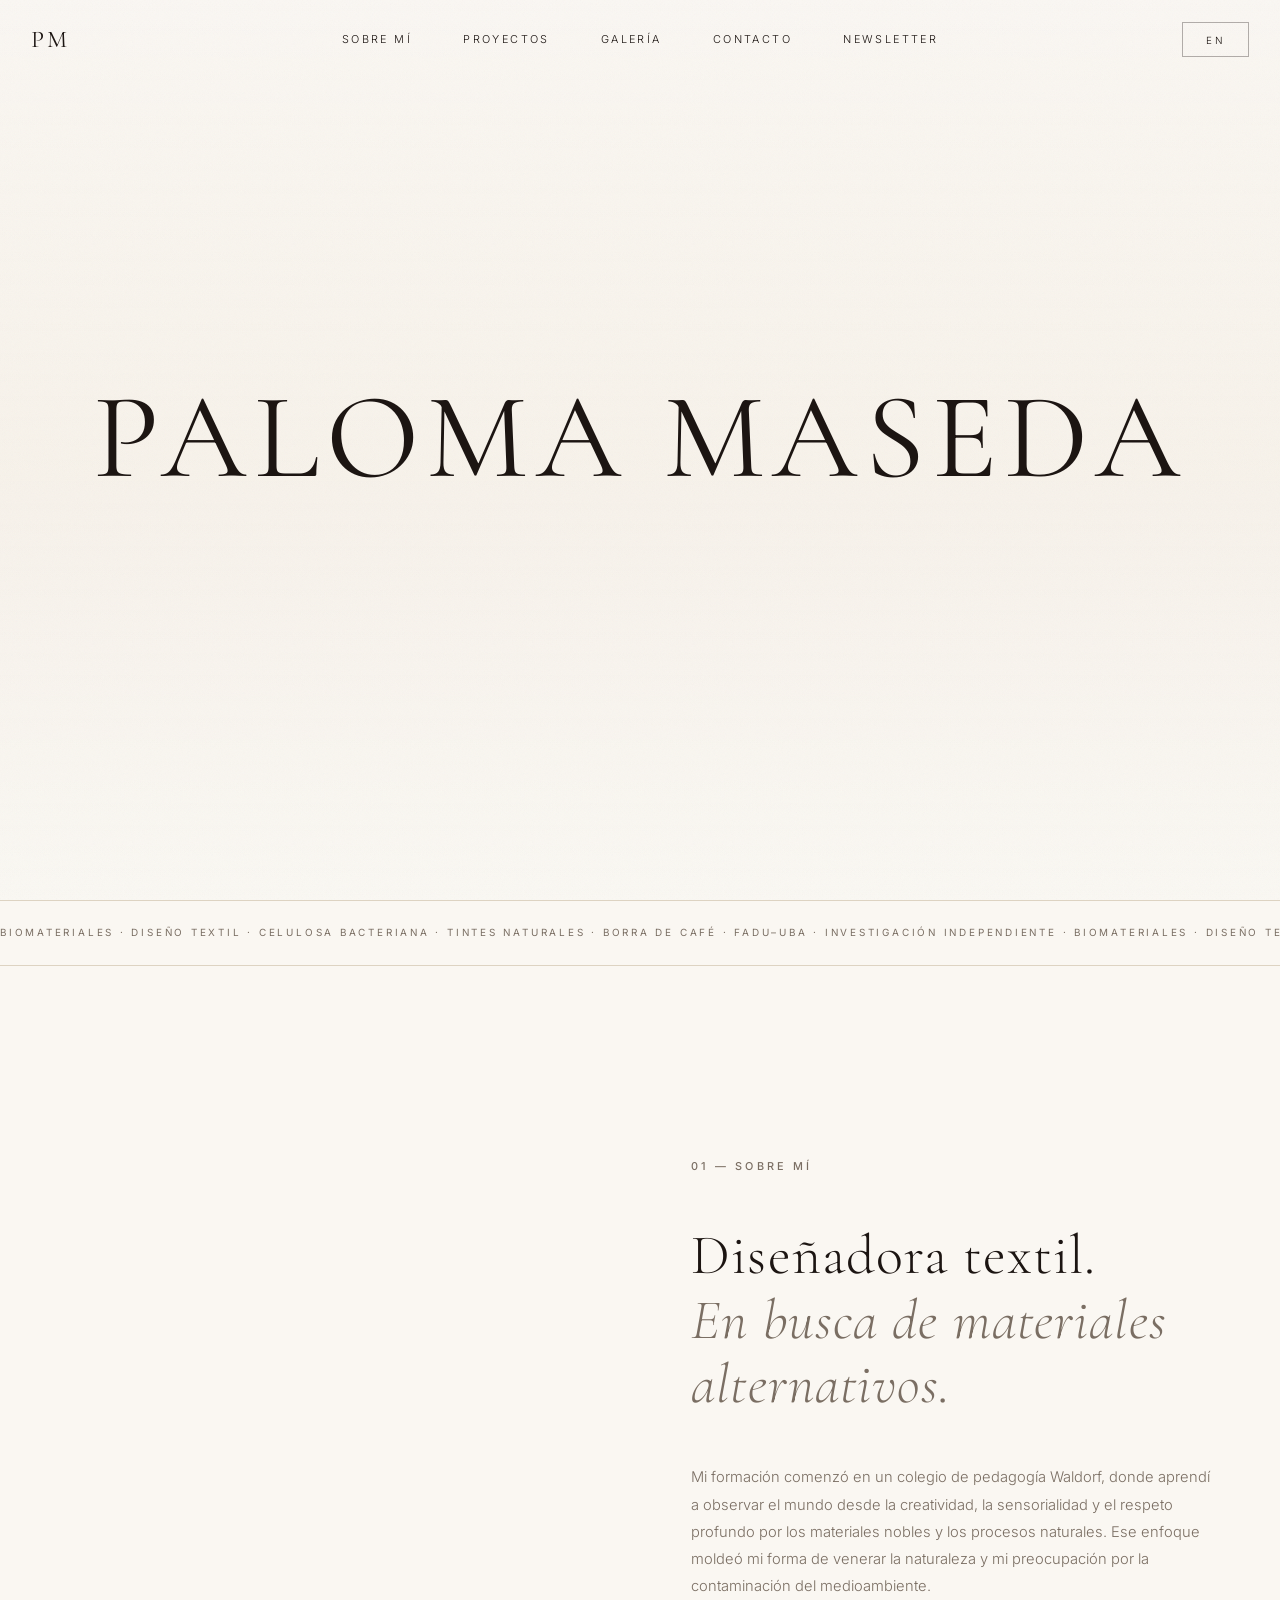
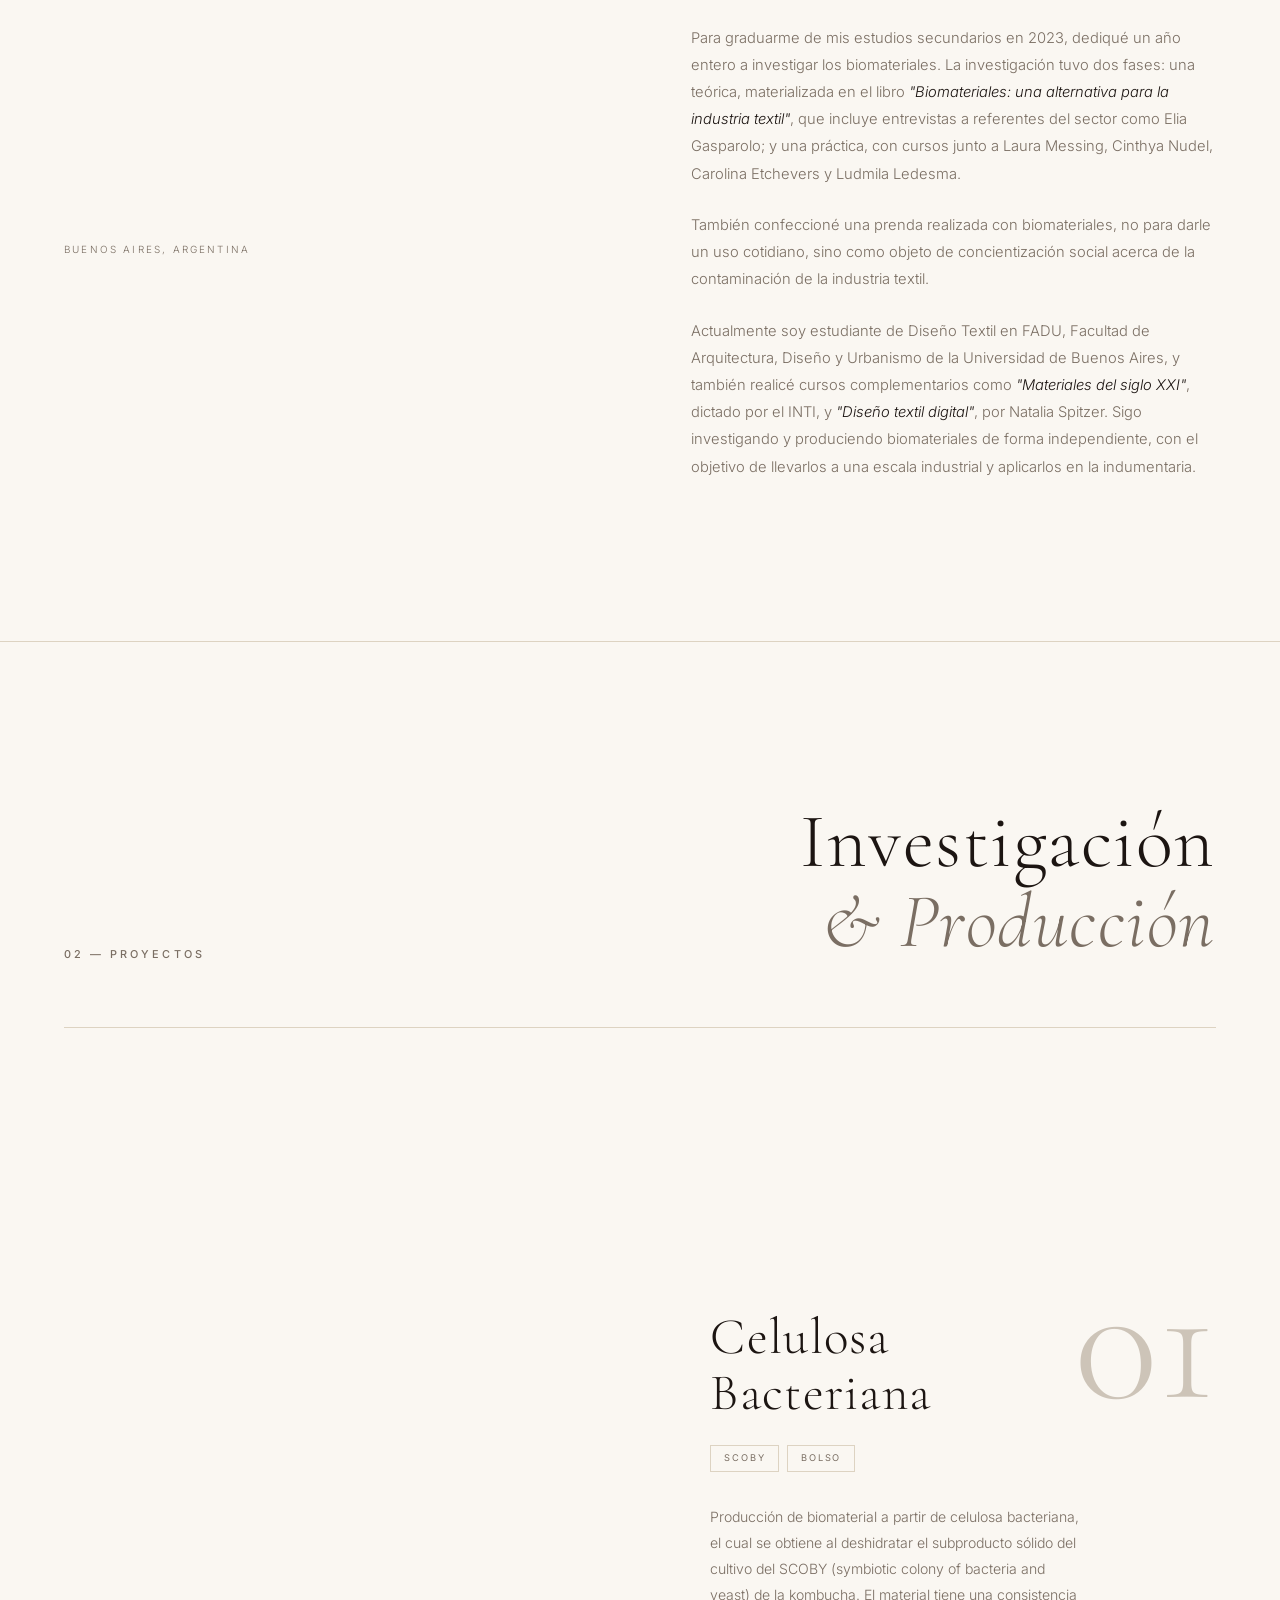
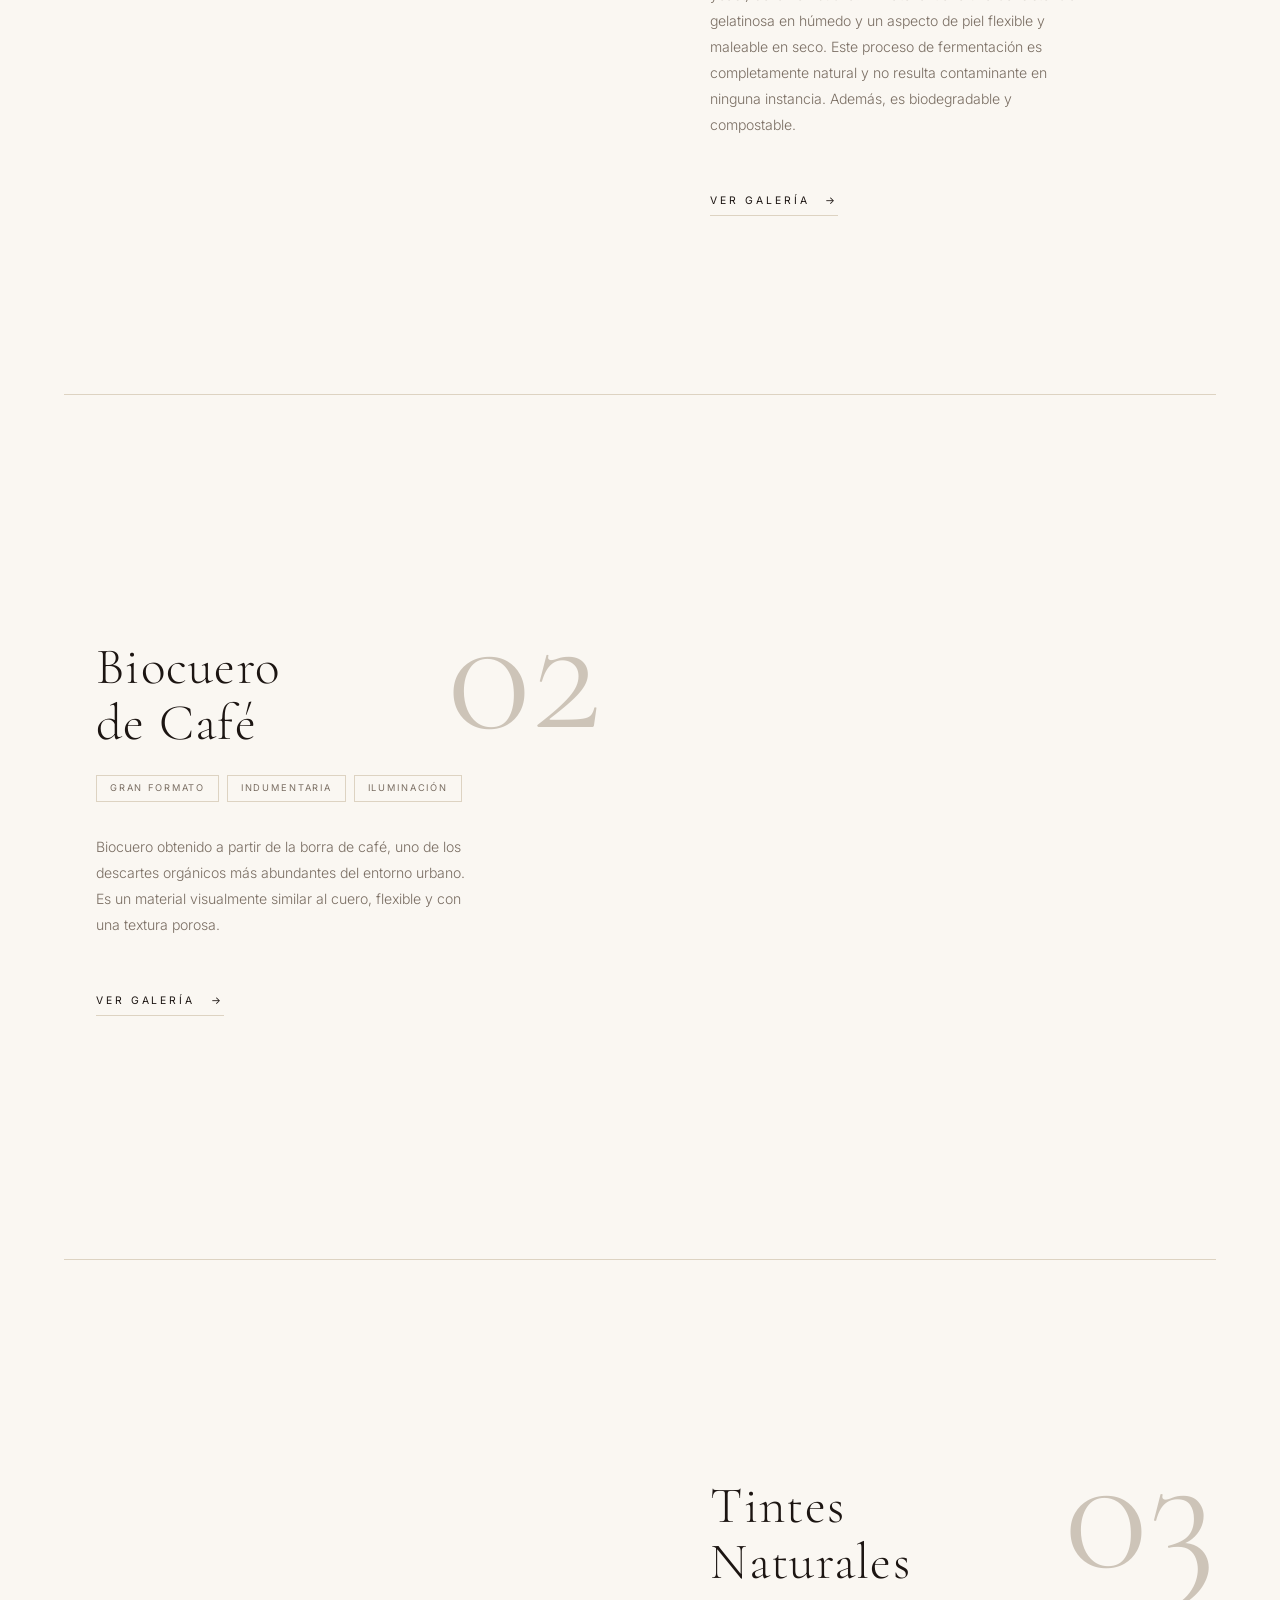
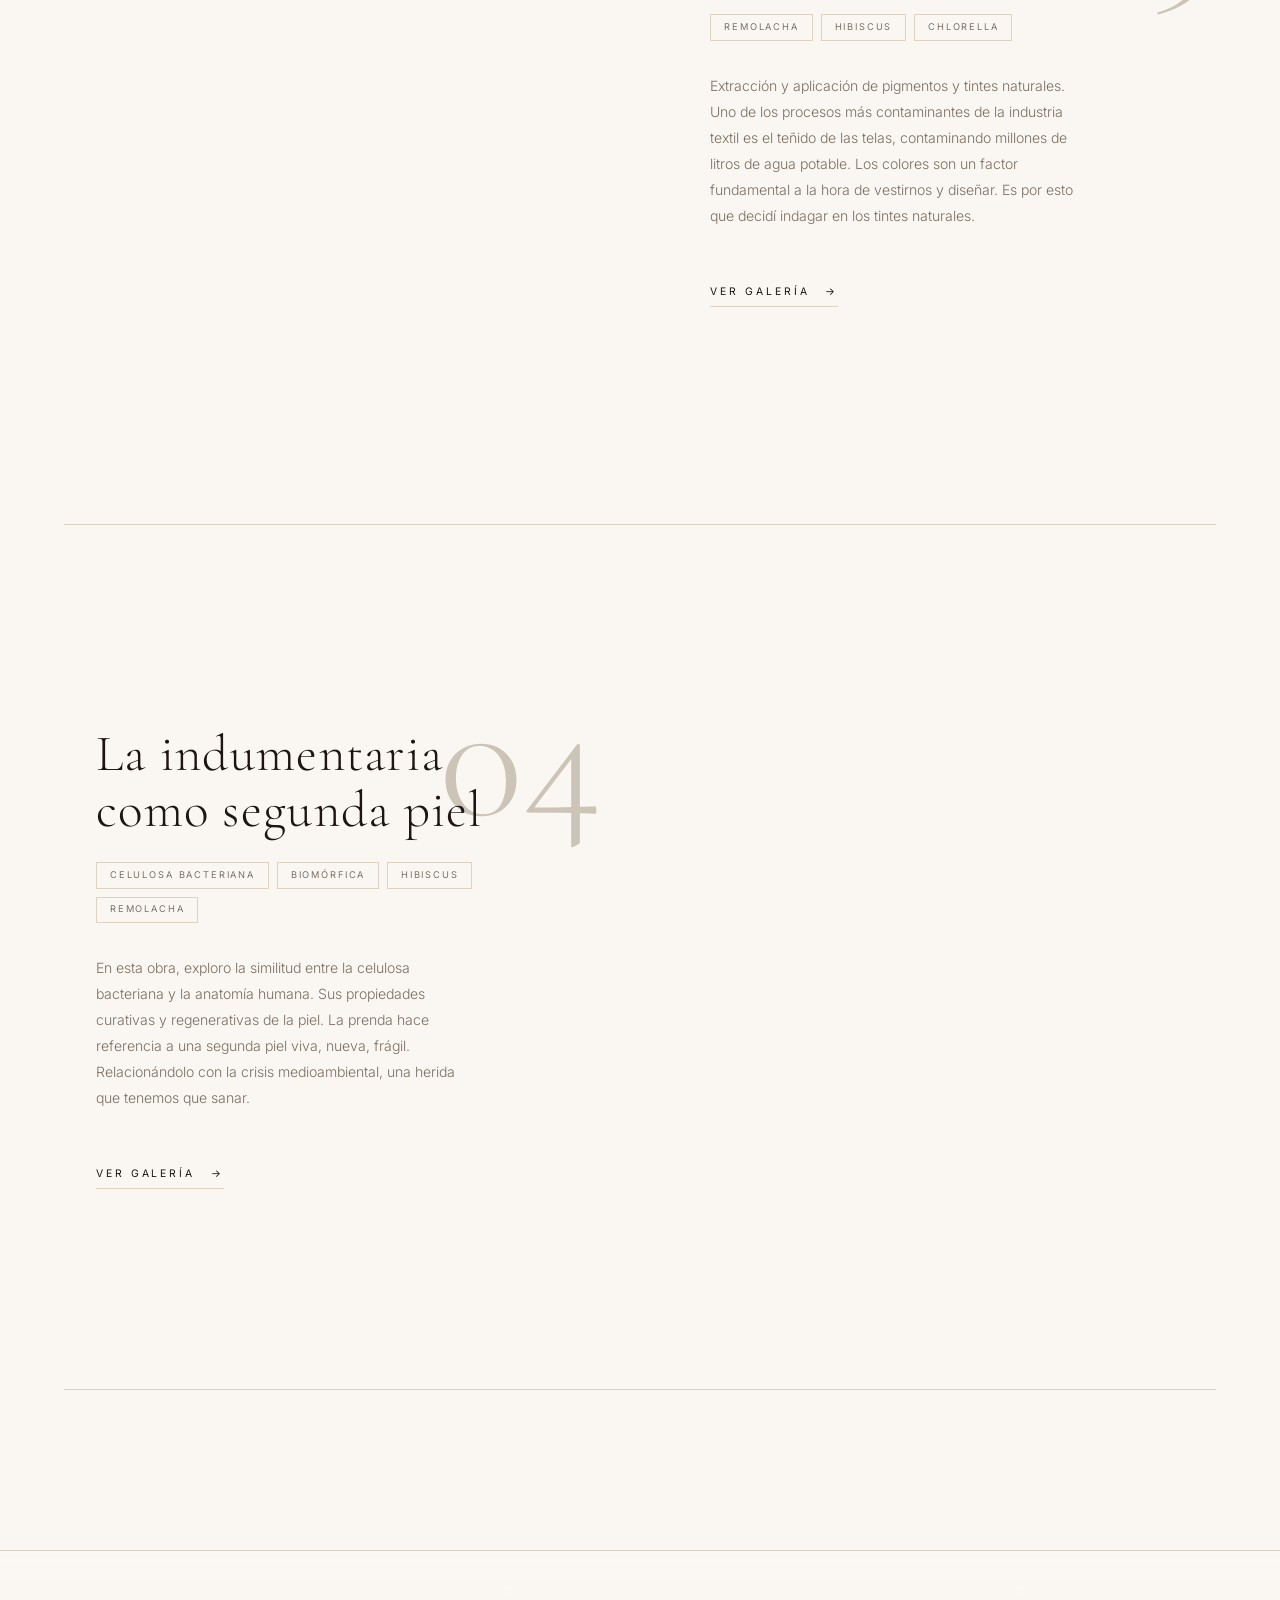
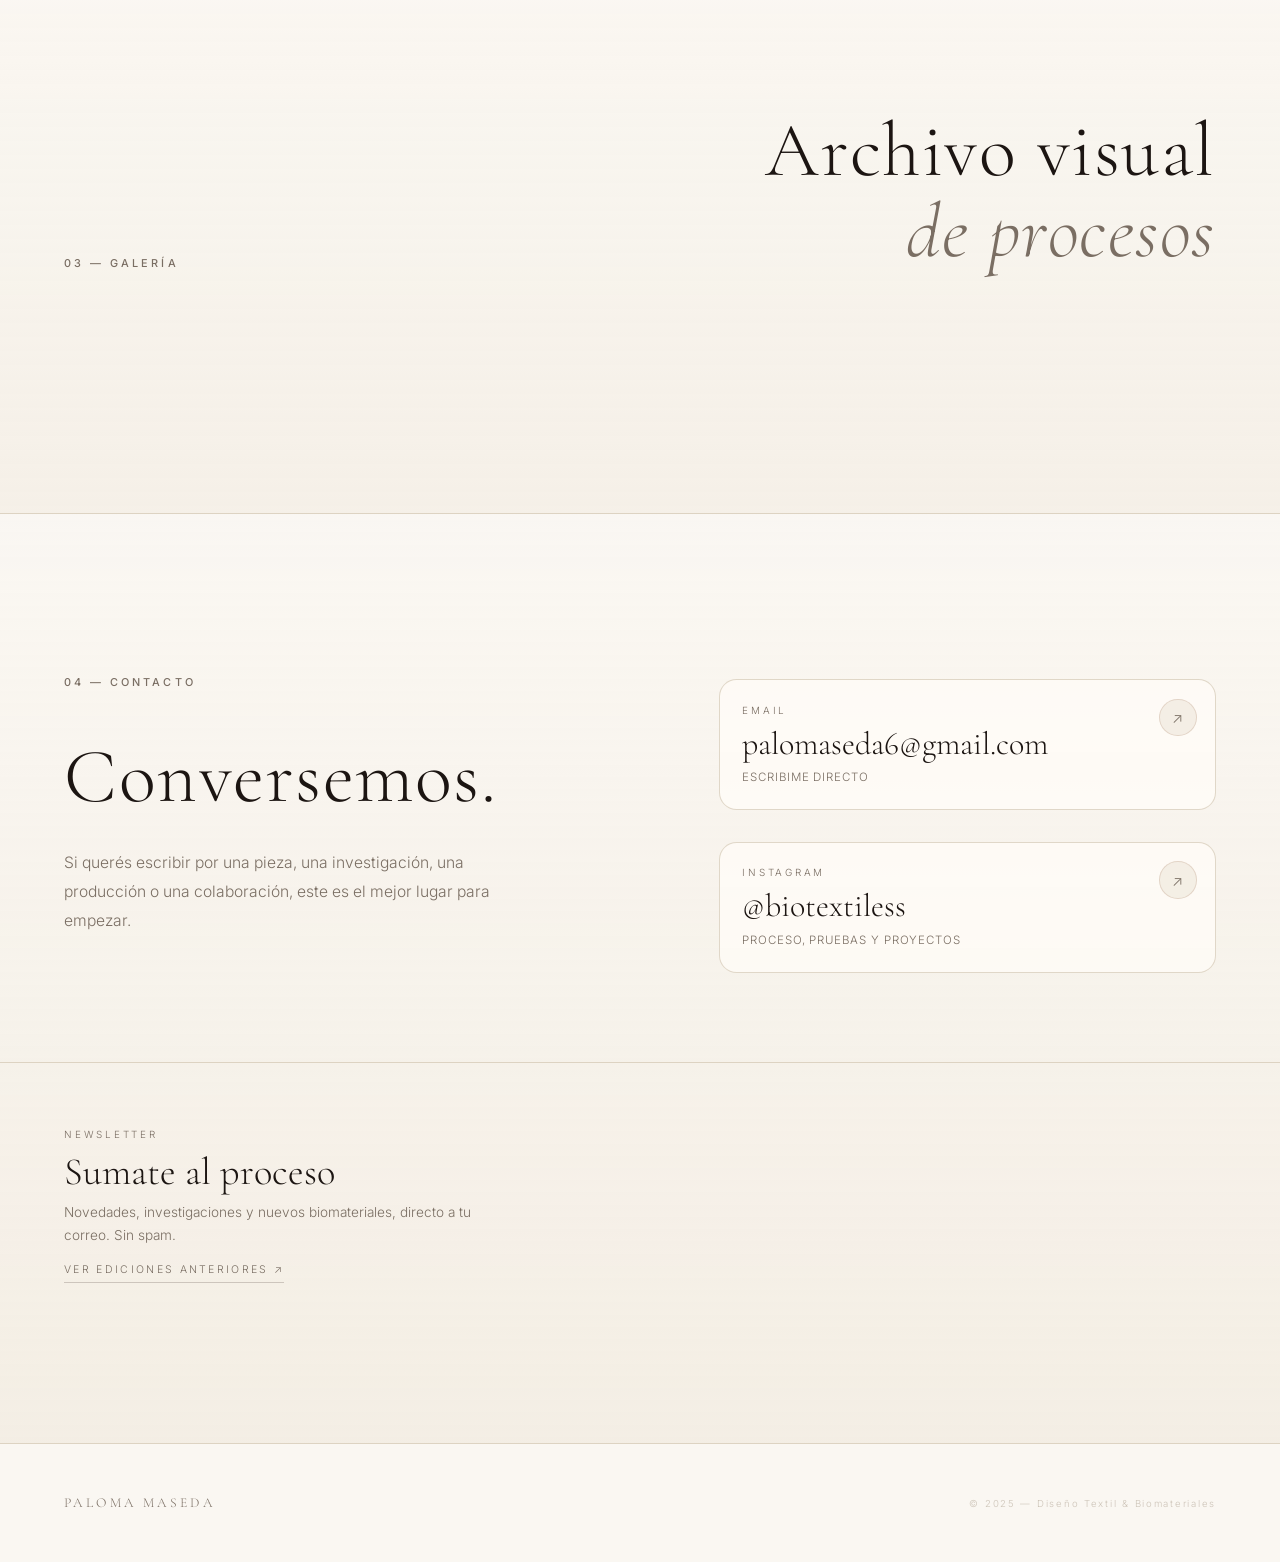
==== commit aeb71f61: "Add Newsletter to nav, fix hamburger-to-X animation, subscribe on newsletter page The two-bar hambur" ====
--- a/index.html
+++ b/index.html
@@ -163,6 +163,7 @@
         <a href="#proyectos" class="nav-link" data-i18n="nav.projects">Proyectos</a>
         <a href="#galeria" class="nav-link" data-i18n="nav.gallery">Galería</a>
         <a href="#contacto"  class="nav-link" data-i18n="nav.contact">Contacto</a>
+        <a href="newsletter.html" class="nav-link" data-i18n="nav.newsletter">Newsletter</a>
       </div>
 
       <div class="nav-actions">
@@ -185,6 +186,7 @@
       <a href="#proyectos" class="overlay-link" data-i18n="nav.projects">Proyectos</a>
       <a href="#galeria" class="overlay-link" data-i18n="nav.gallery">Galería</a>
       <a href="#contacto"  class="overlay-link" data-i18n="nav.contact">Contacto</a>
+      <a href="newsletter.html" class="overlay-link" data-i18n="nav.newsletter">Newsletter</a>
     </nav>
     <button class="lang-toggle lang-toggle--overlay" id="langToggleOverlay" type="button" aria-label="Switch language">EN</button>
     <div class="menu-overlay-footer">Buenos Aires · 2025</div>
--- a/css/style.css
+++ b/css/style.css
@@ -264,26 +264,28 @@
 /* Hamburger (solo mobile) */
 .hamburger {
   display: none;
-  flex-direction: column;
-  justify-content: center;
-  gap: 7px;
+  position: relative;
   width: 30px;
   height: var(--nav-h);
 }
 .hamburger span {
-  display: block;
+  position: absolute;
+  left: 0;
+  top: 50%;
   width: 100%;
   height: 1px;
   background: var(--c-text);
-  transform-origin: left center;
-  transition: transform var(--t-medium), opacity var(--t-fast), width var(--t-medium);
+  transform: translateY(-4px);
+  transition: transform var(--t-medium), opacity var(--t-fast);
+}
+.hamburger span:last-child {
+  transform: translateY(4px);
 }
 .hamburger.active span:first-child {
-  transform: rotate(38deg);
+  transform: translateY(0) rotate(45deg);
 }
 .hamburger.active span:last-child {
-  transform: rotate(-38deg);
-  width: 100%;
+  transform: translateY(0) rotate(-45deg);
 }
 
 
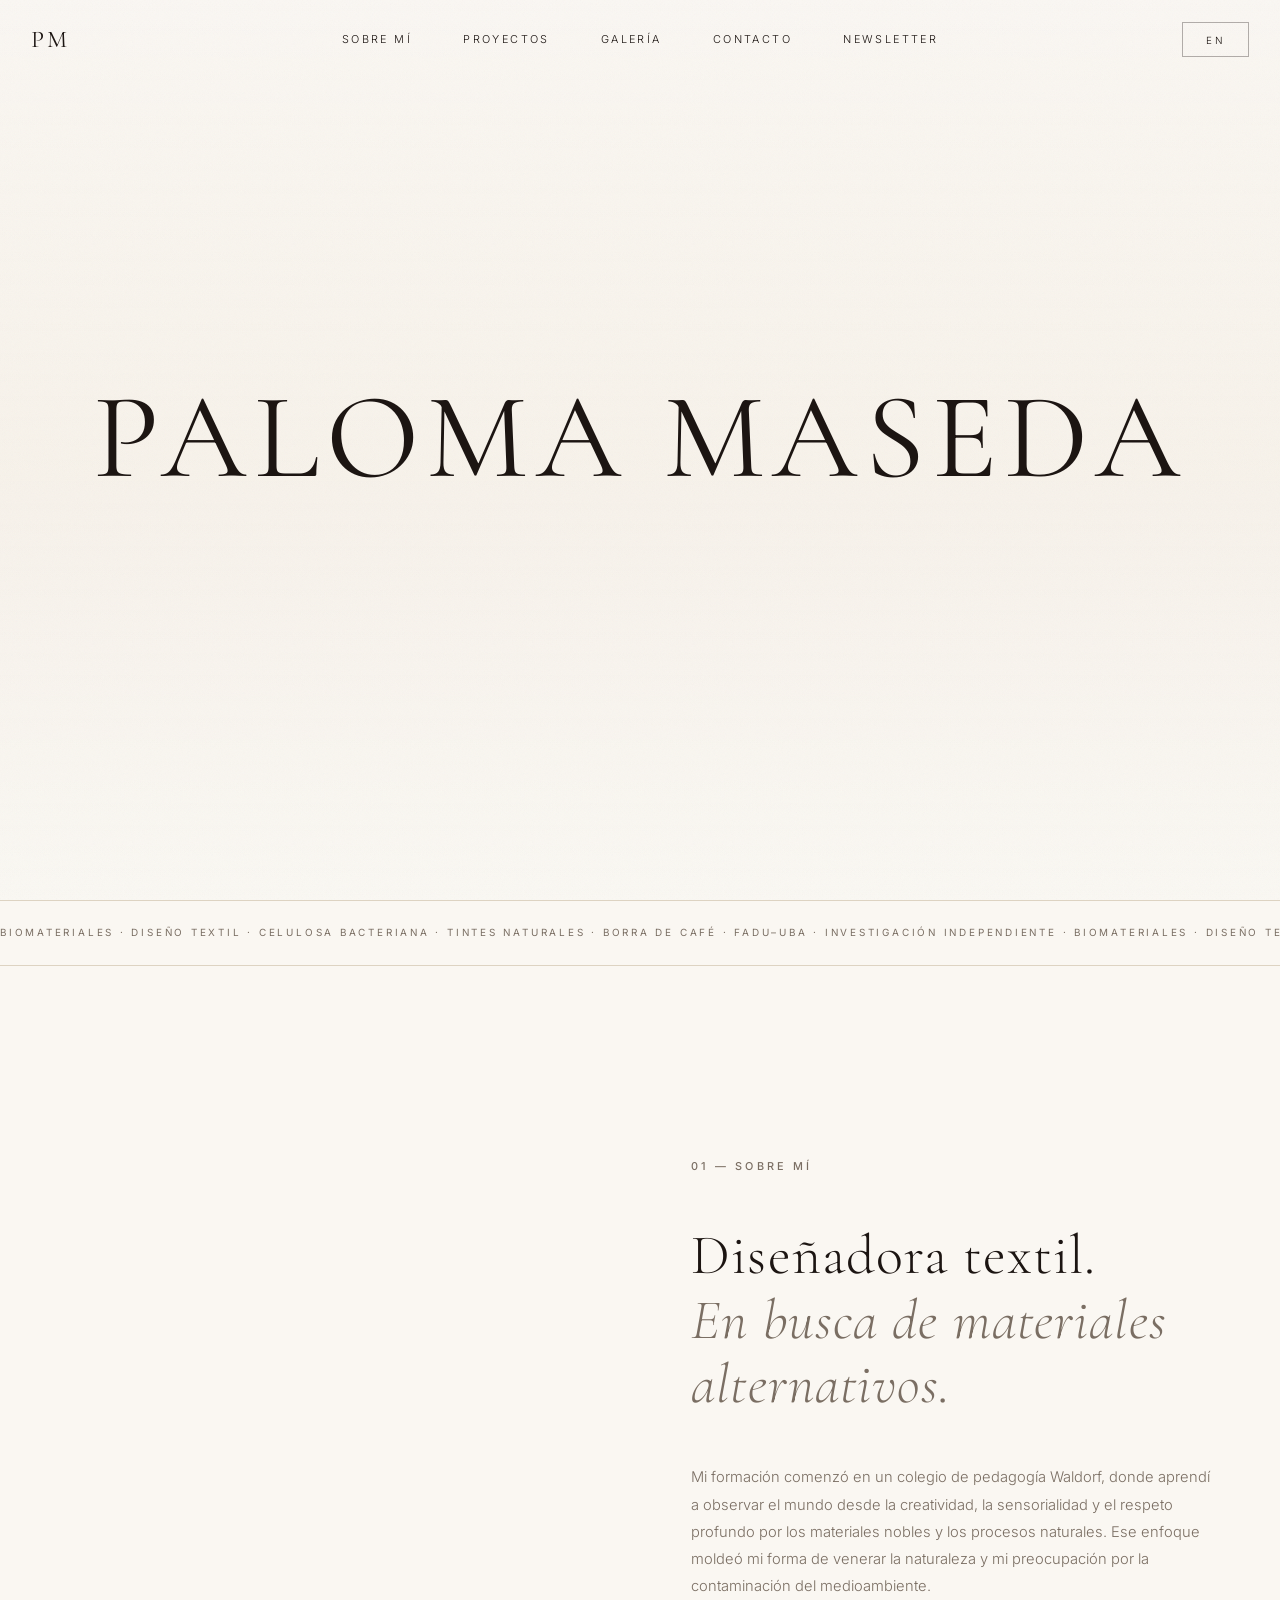
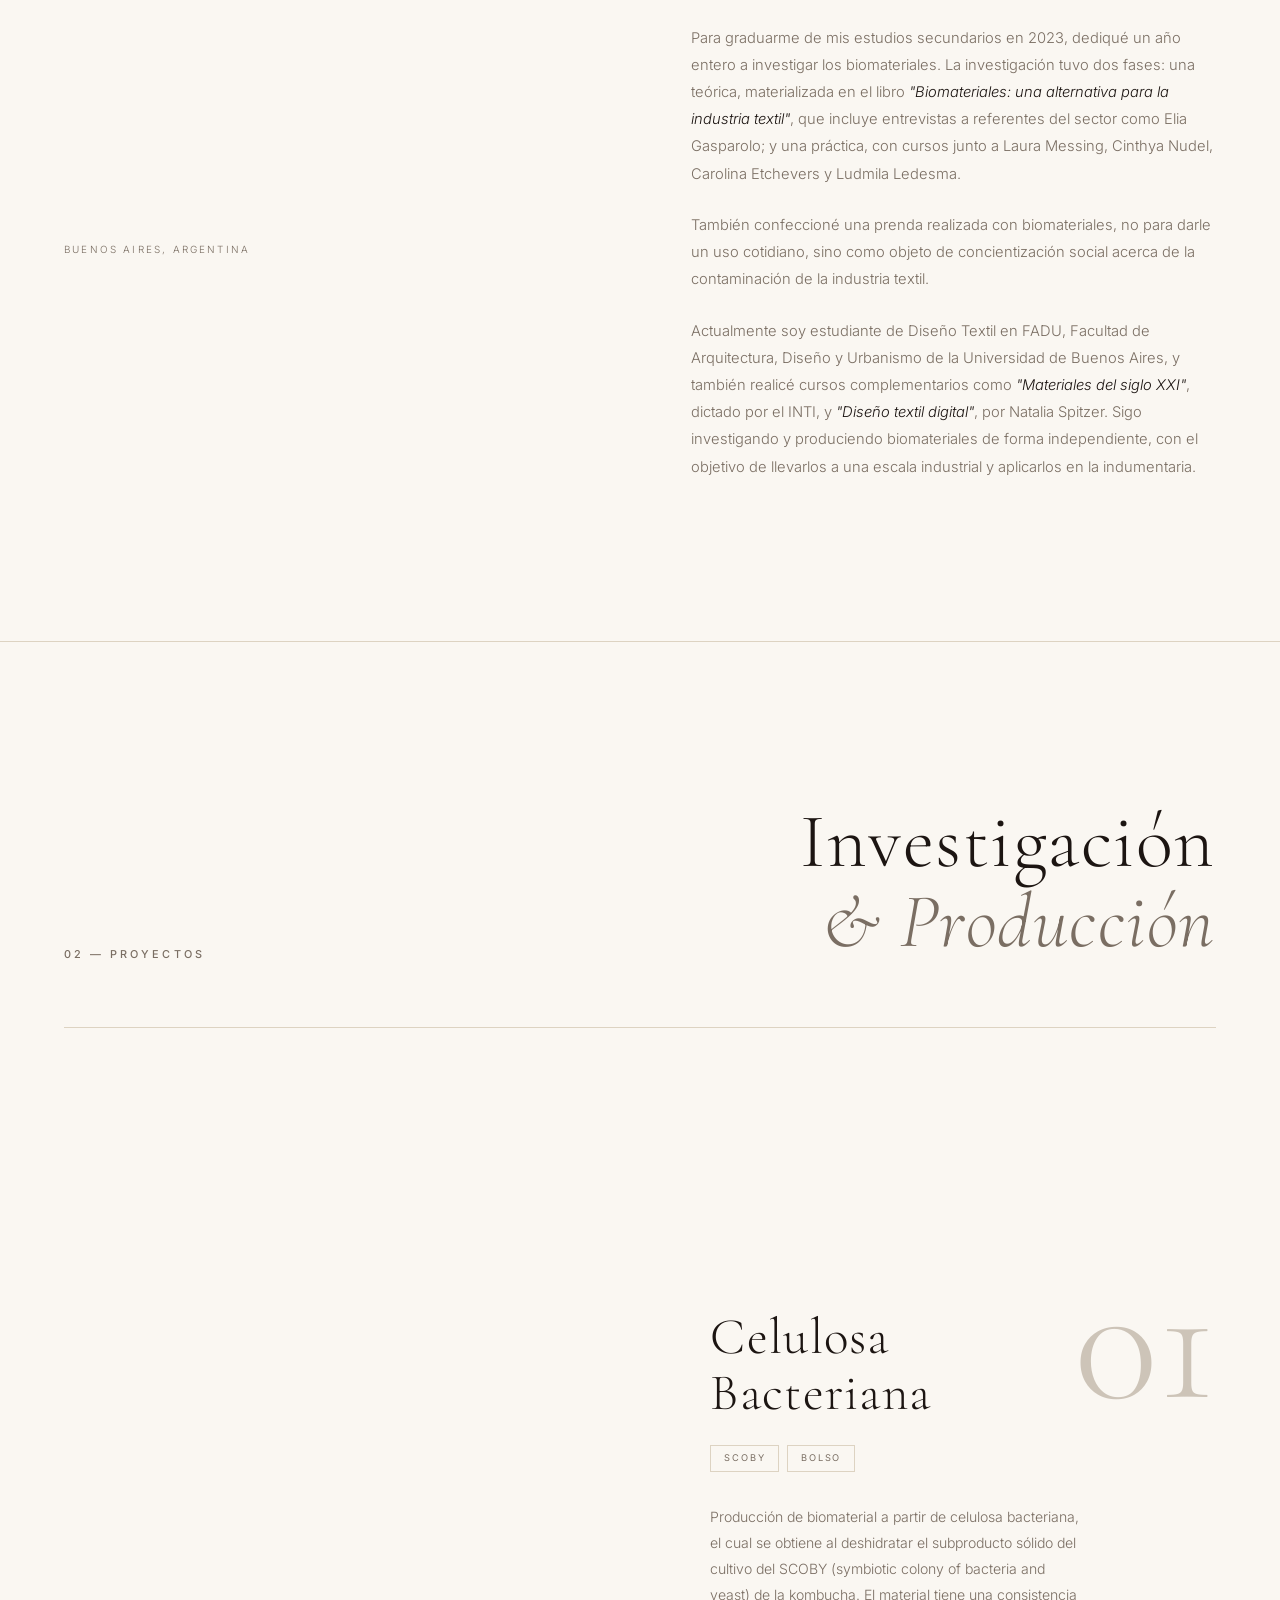
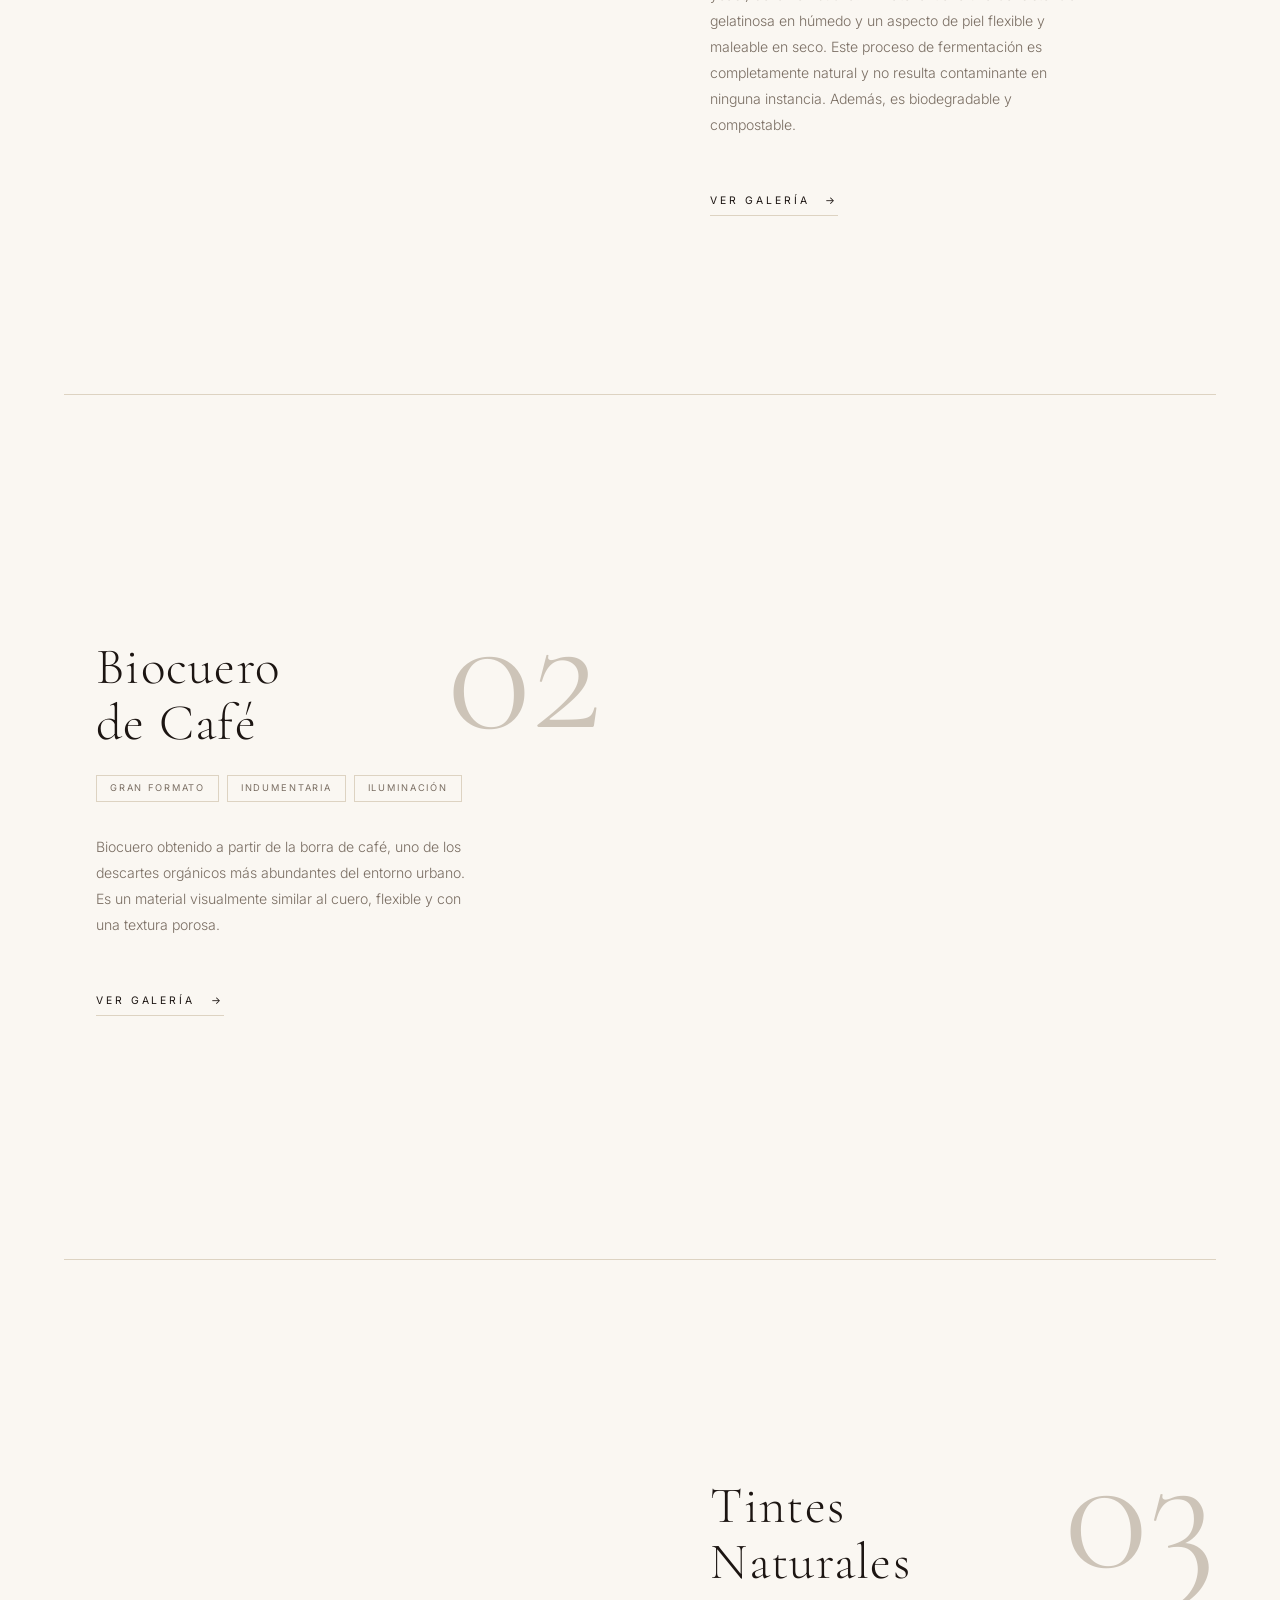
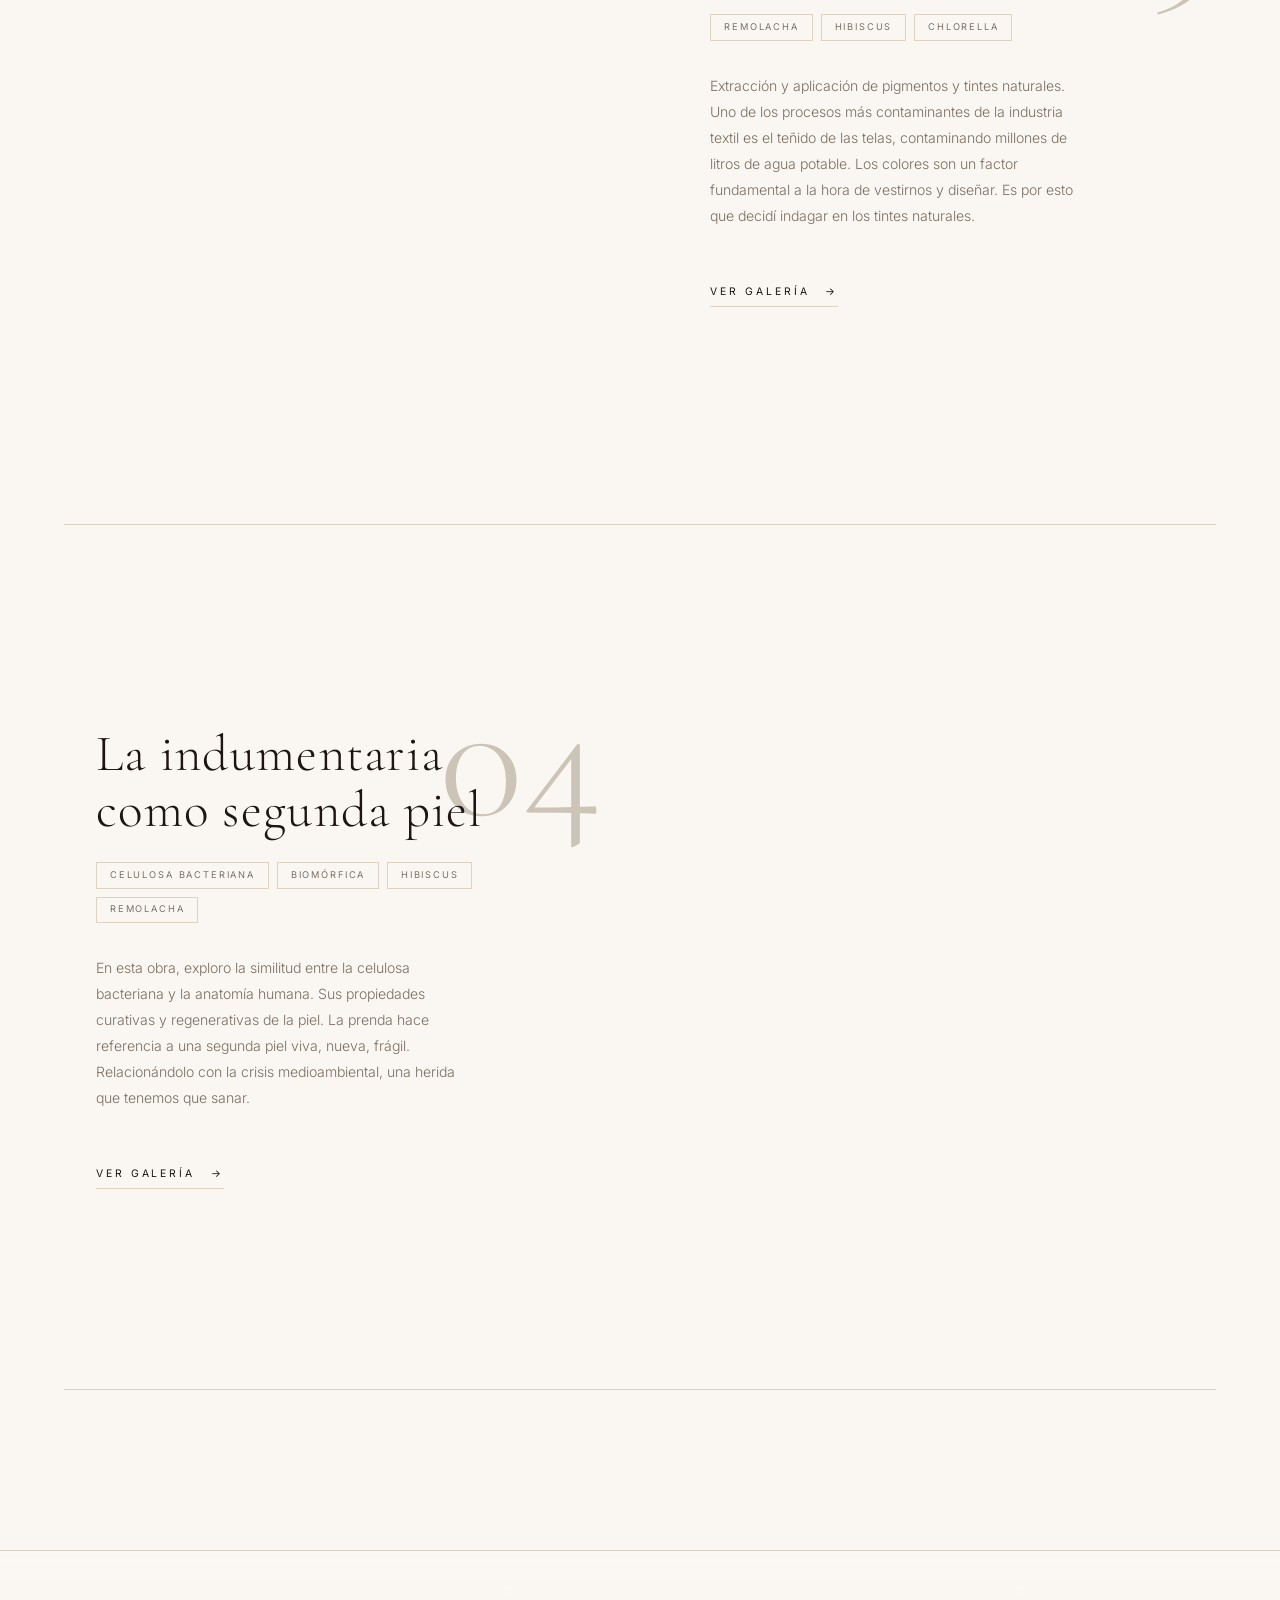
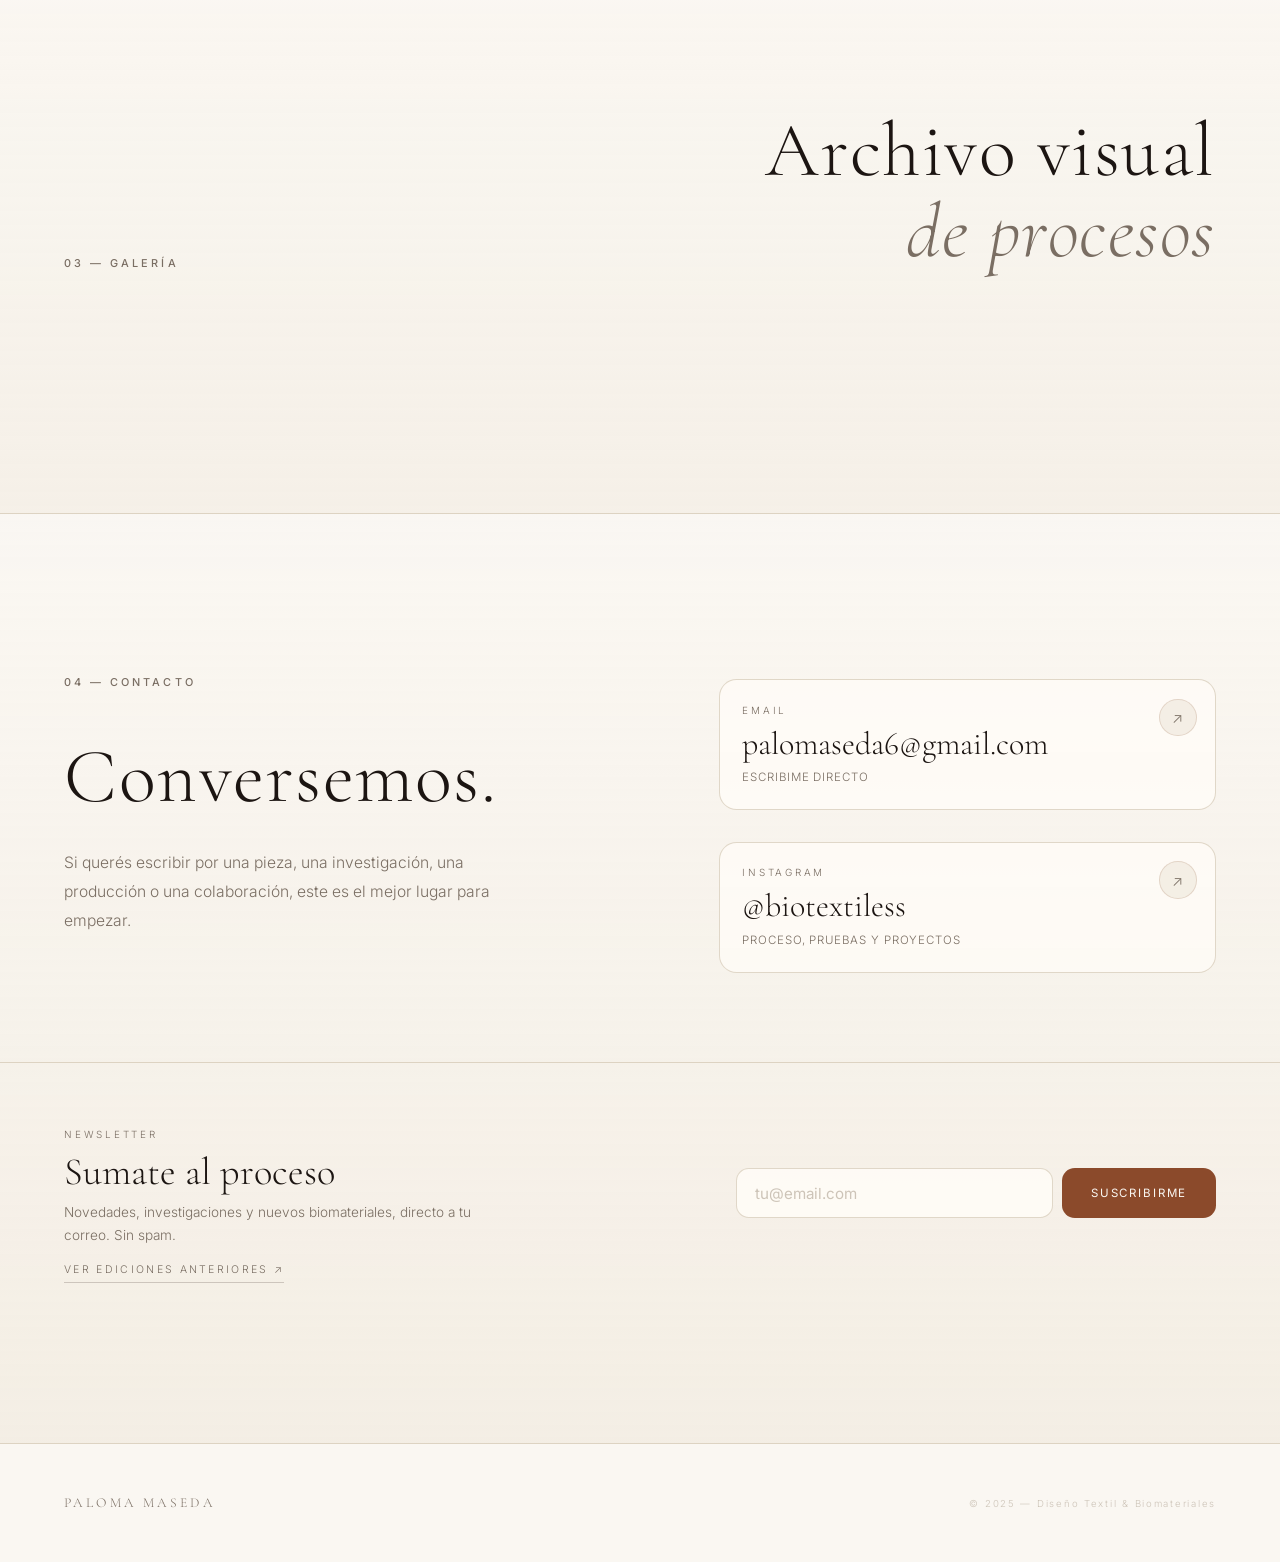
==== commit 6fbbb768: "Replace EmailOctopus widget with an own subscribe form The "Sumate al proceso" form now posts the em" ====
--- a/index.html
+++ b/index.html
@@ -581,7 +581,14 @@
           <a href="newsletter.html" class="newsletter-archive-link" data-i18n="newsletter.archive">Ver ediciones anteriores ↗</a>
         </div>
         <div class="newsletter-action">
-          <script async src="https://eomail5.com/form/64c547d4-8c30-11f1-9548-8b4d76a765c4.js" data-form="64c547d4-8c30-11f1-9548-8b4d76a765c4"></script>
+          <form class="newsletter-form" data-subscribe novalidate>
+            <div class="newsletter-field">
+              <input type="email" name="email" class="newsletter-input" required autocomplete="email" aria-label="Email" placeholder="tu@email.com">
+              <button type="submit" class="newsletter-btn">Suscribirme</button>
+            </div>
+            <input type="text" name="website" class="newsletter-hp" tabindex="-1" autocomplete="off" aria-hidden="true">
+            <p class="newsletter-status" role="status" aria-live="polite"></p>
+          </form>
         </div>
       </div>
     </div>
@@ -617,6 +624,7 @@
   <script src="https://cdnjs.cloudflare.com/ajax/libs/gsap/3.12.5/ScrollTrigger.min.js"></script>
   <script src="js/analytics.js"></script>
   <script src="js/main.js"></script>
+  <script src="js/subscribe.js"></script>
 
 </body>
 </html>
--- a/css/style.css
+++ b/css/style.css
@@ -959,7 +959,7 @@
 }
 
 
-/* ── Newsletter (EmailOctopus) — franja full-width ── */
+/* ── Newsletter — franja full-width con el formulario de suscripción ── */
 .newsletter-band {
   position: relative;
   z-index: 1;
@@ -1020,6 +1020,76 @@
   flex: 1 1 22rem;
   max-width: 30rem;
 }
+
+.newsletter-form {
+  display: flex;
+  flex-direction: column;
+  gap: 0.6rem;
+}
+
+.newsletter-field {
+  display: flex;
+  gap: 0.6rem;
+  flex-wrap: wrap;
+}
+
+.newsletter-input {
+  flex: 1 1 12rem;
+  min-width: 0;
+  font-family: var(--font-body);
+  font-size: 0.95rem;
+  color: var(--c-text);
+  background: rgba(255, 252, 247, 0.9);
+  border: 1px solid rgba(221, 211, 194, 0.9);
+  border-radius: 0.8rem;
+  padding: 0.9rem 1.1rem;
+  transition: border-color var(--t-fast), background var(--t-fast);
+}
+
+.newsletter-input::placeholder { color: var(--c-text-dim); }
+
+.newsletter-input:focus {
+  outline: none;
+  border-color: rgba(139, 74, 43, 0.45);
+  background: rgba(255, 252, 247, 0.99);
+}
+
+.newsletter-btn {
+  font-family: var(--font-body);
+  font-size: 0.72rem;
+  letter-spacing: 0.16em;
+  text-transform: uppercase;
+  color: var(--c-bg);
+  background: var(--c-accent);
+  border-radius: 0.8rem;
+  padding: 0.9rem 1.8rem;
+  white-space: nowrap;
+  transition: background var(--t-fast), transform var(--t-fast), opacity var(--t-fast);
+}
+
+.newsletter-btn:hover { background: var(--c-accent-light); transform: translateY(-1px); }
+.newsletter-btn:focus-visible { outline: 2px solid var(--c-accent); outline-offset: 2px; }
+.newsletter-btn:disabled { opacity: 0.55; cursor: default; transform: none; }
+
+/* Campo trampa para bots: fuera de la vista, sin usar display:none
+   (algunos bots ignoran los campos ocultos así). */
+.newsletter-hp {
+  position: absolute;
+  left: -9999px;
+  width: 1px;
+  height: 1px;
+  opacity: 0;
+}
+
+.newsletter-status {
+  min-height: 1.2em;
+  font-size: 0.78rem;
+  line-height: 1.5;
+  color: var(--c-text-muted);
+}
+
+.newsletter-status.is-success { color: var(--c-accent); }
+.newsletter-status.is-error { color: #a23b2b; }
 
 @media (max-width: 720px) {
   .newsletter { gap: 1.6rem; }
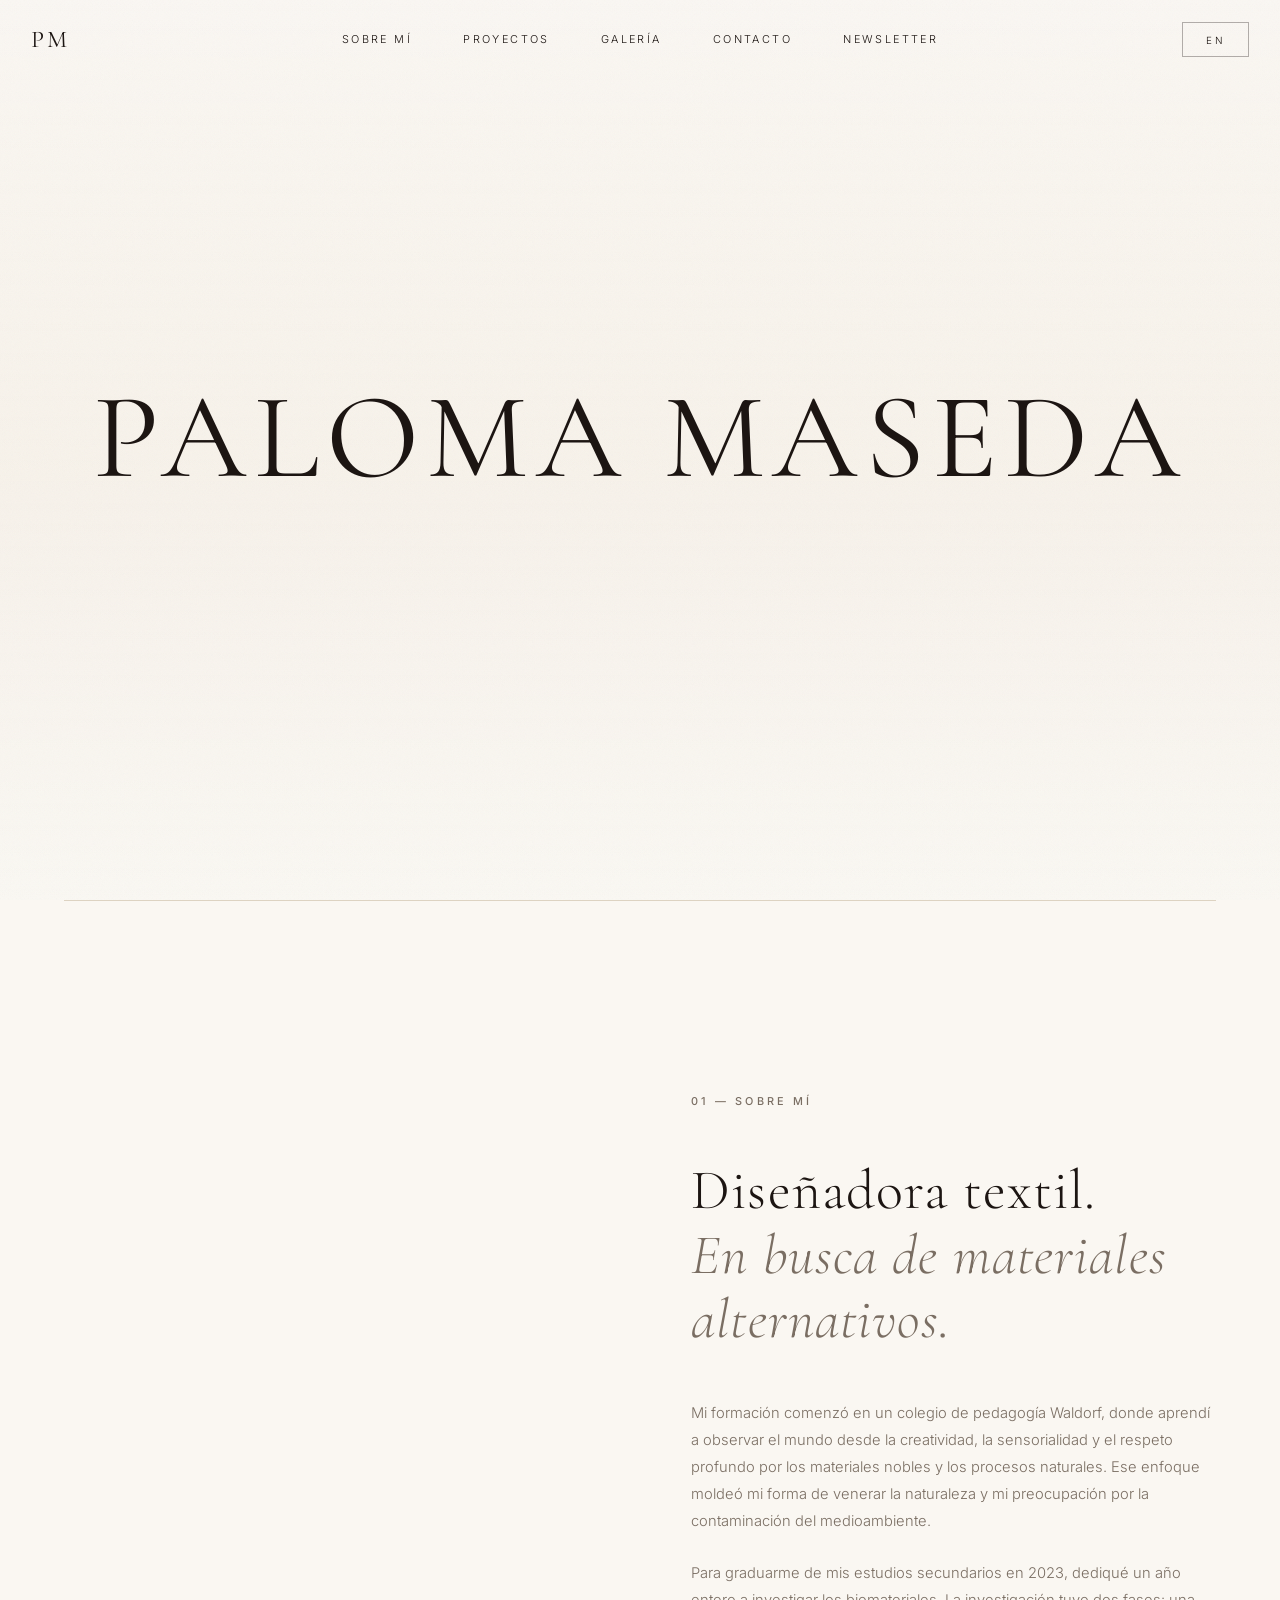
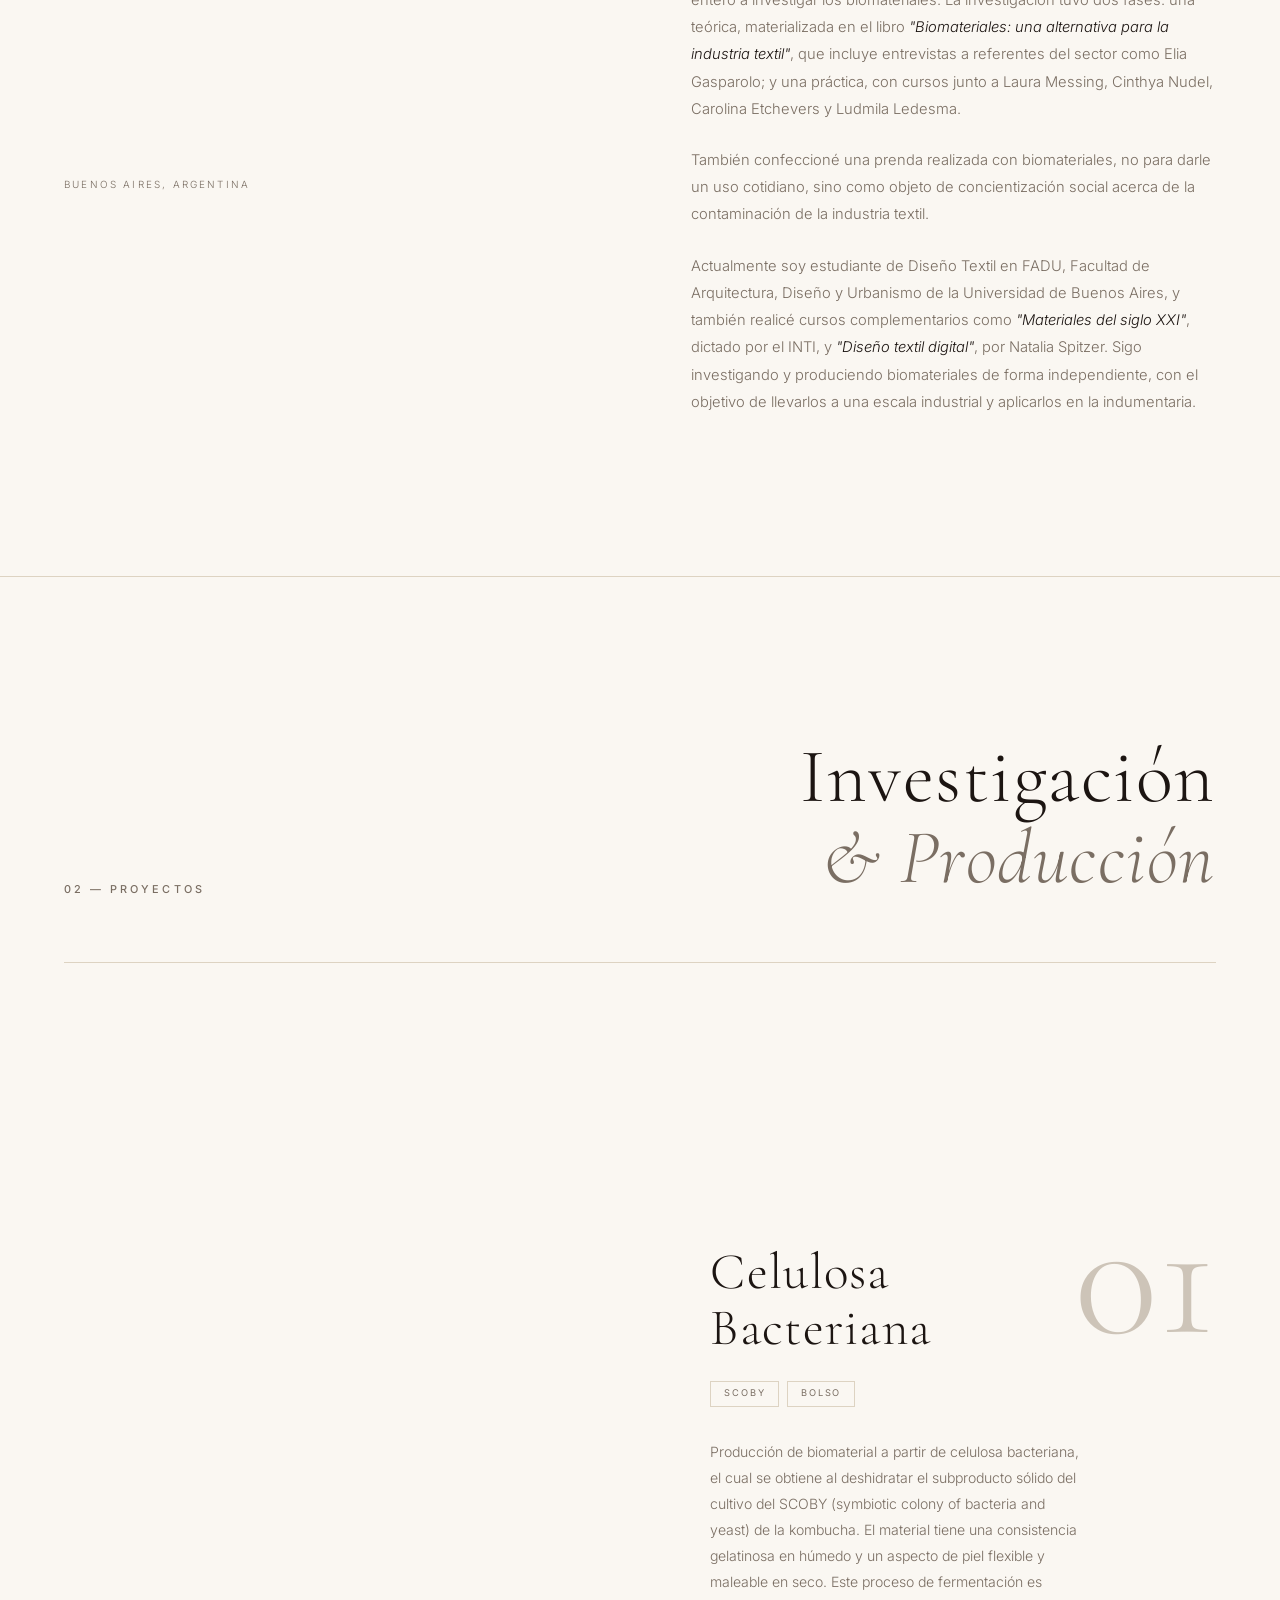
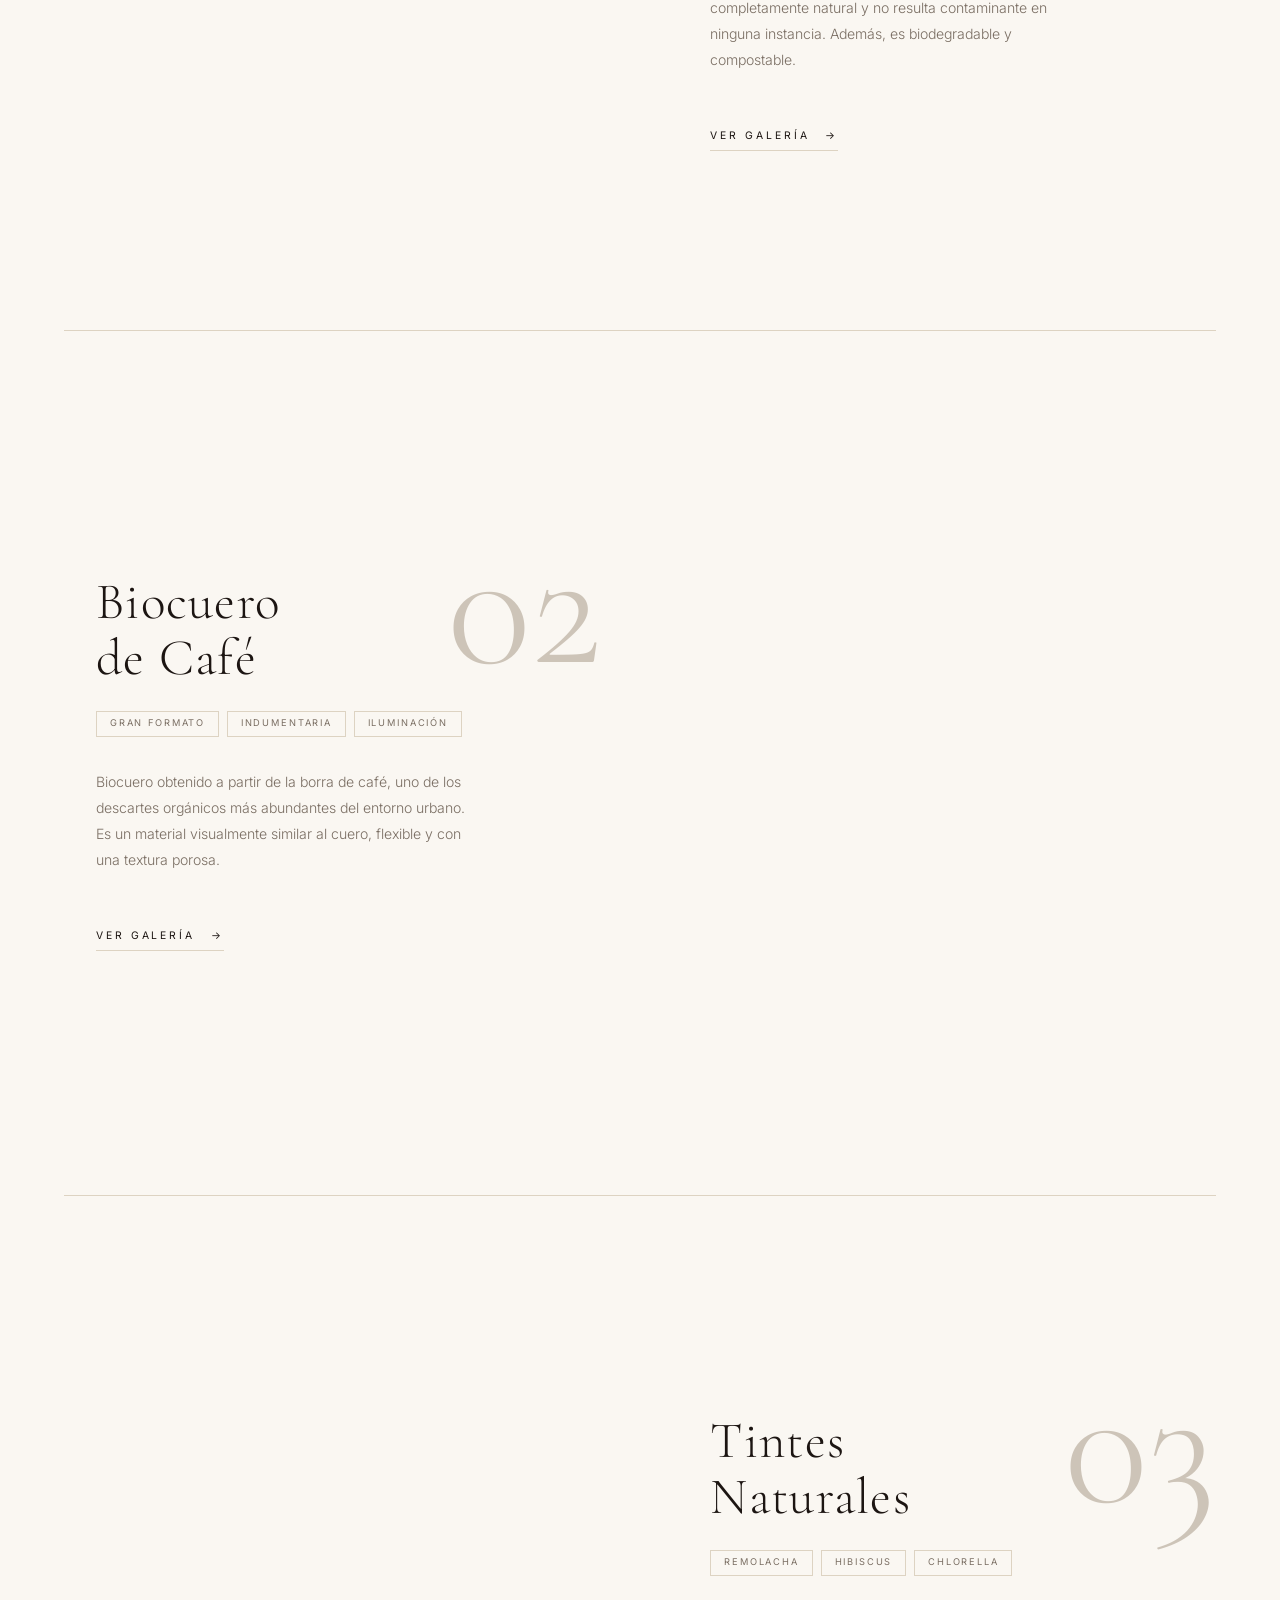
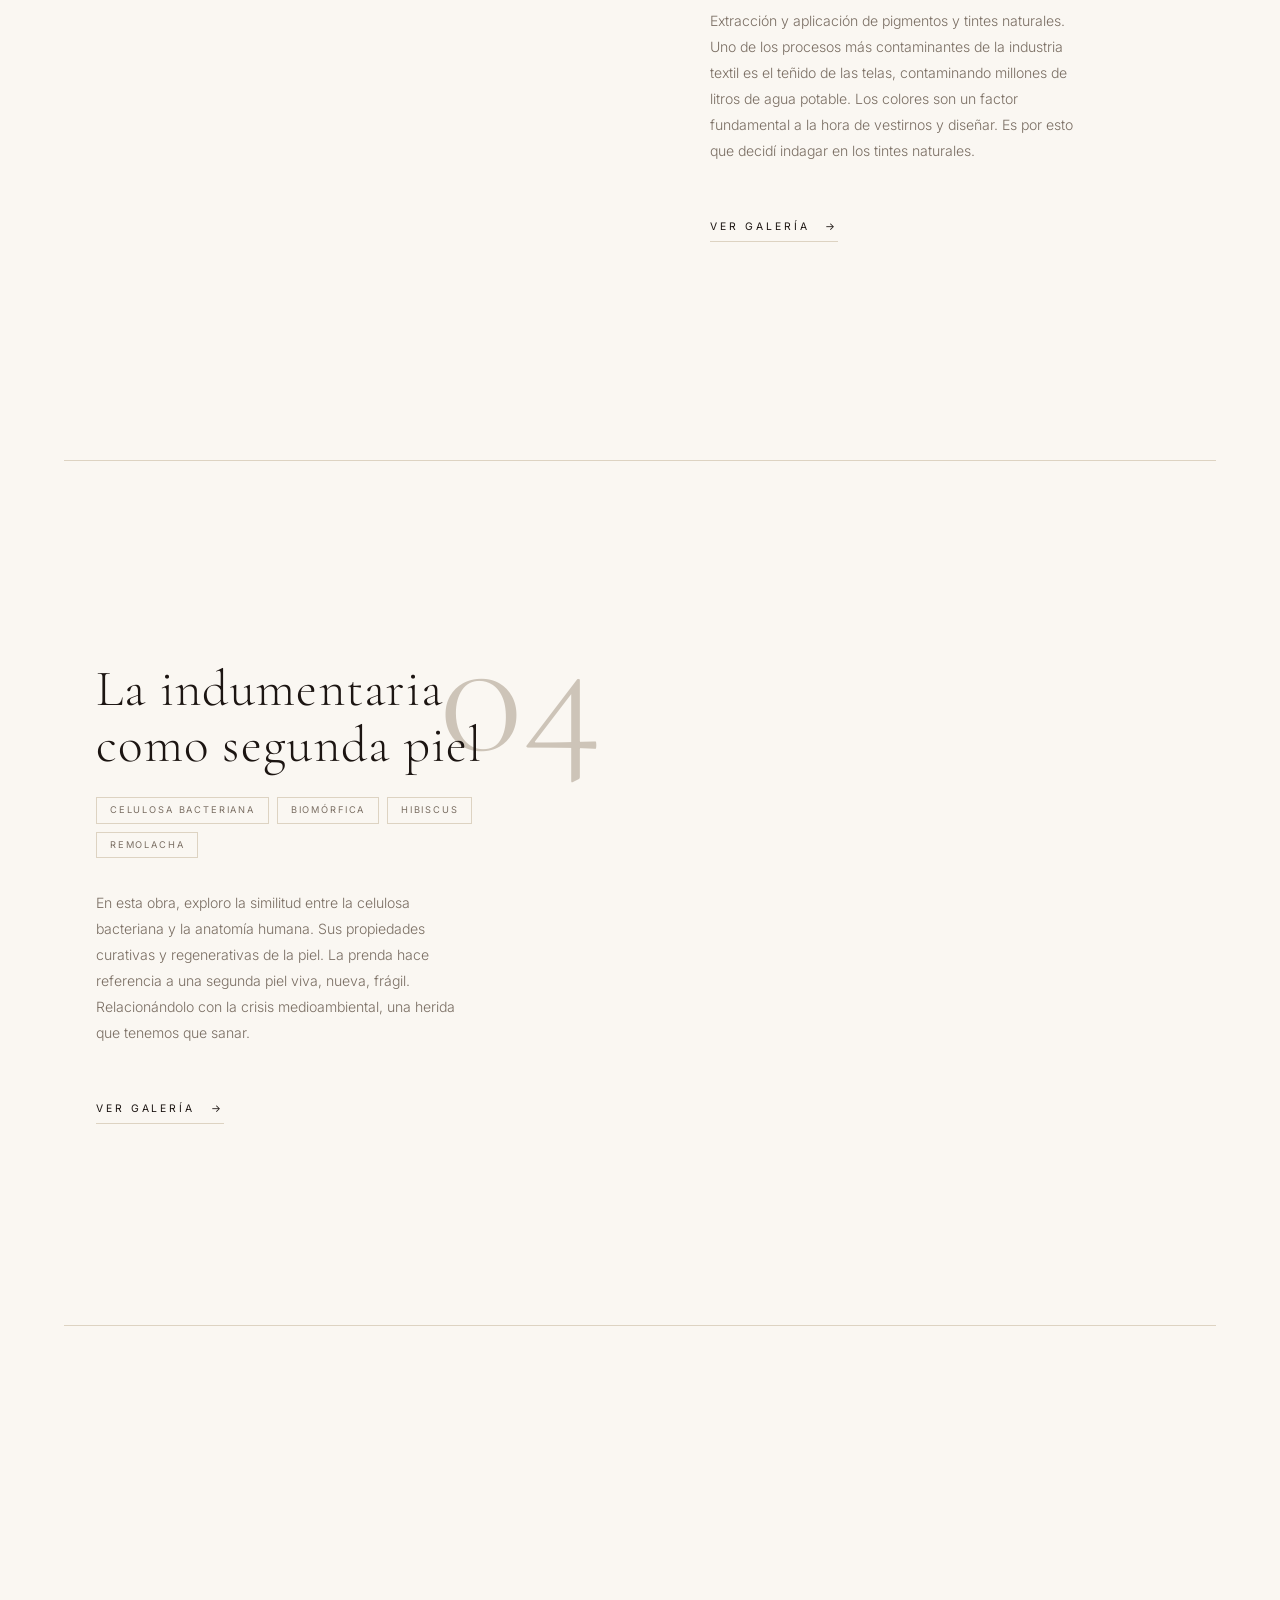
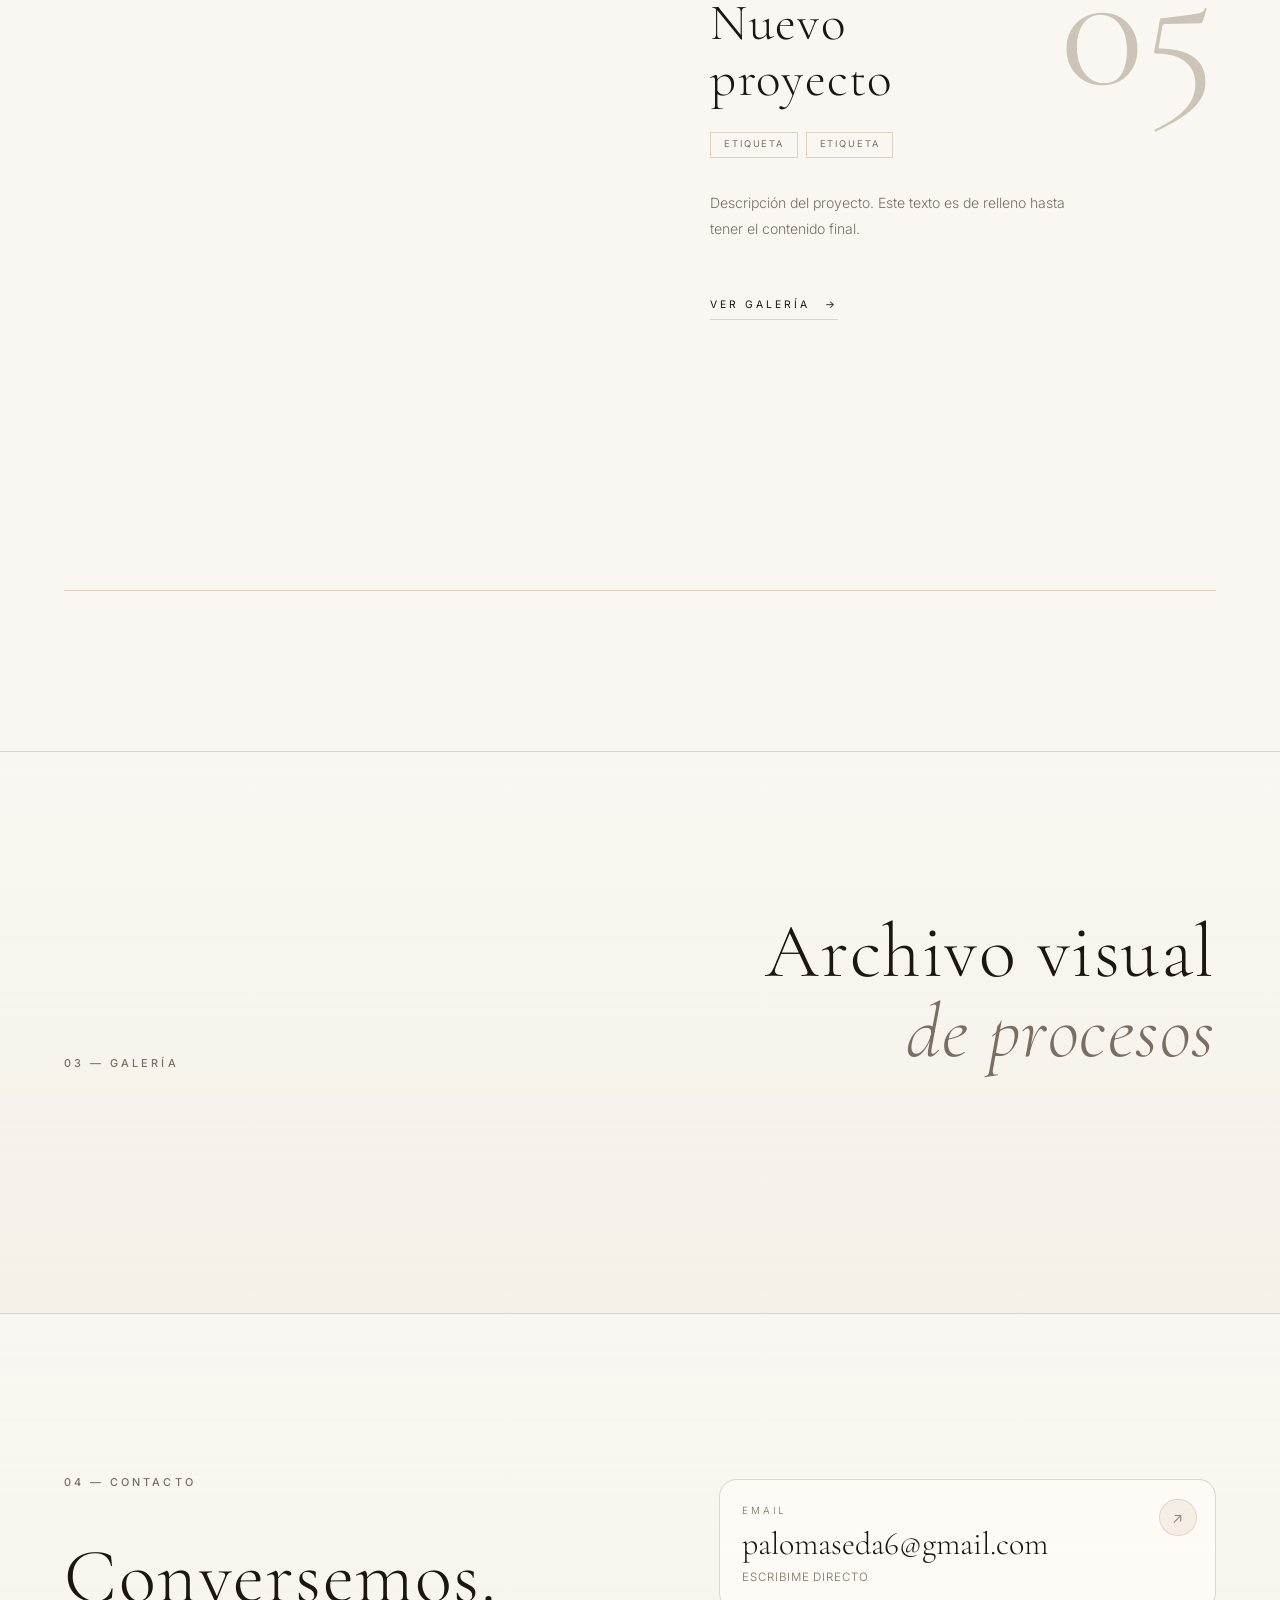
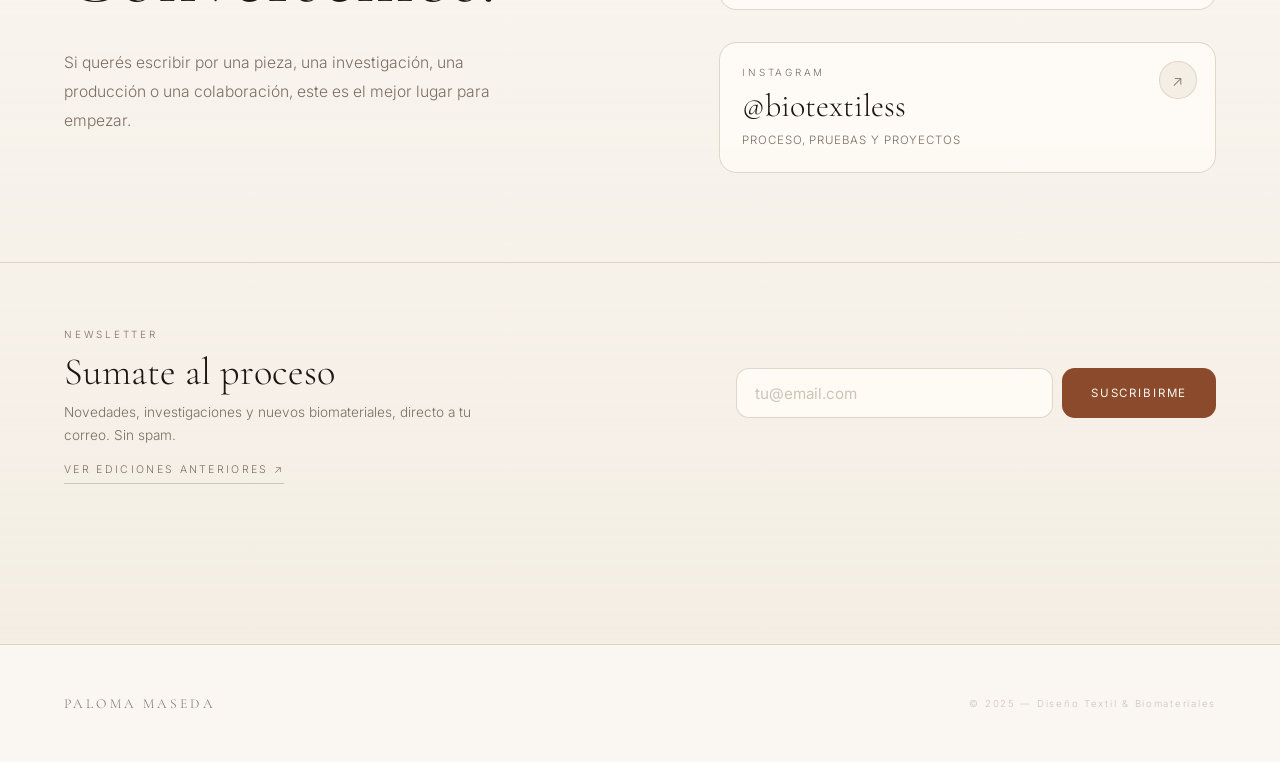
==== commit 529fe295: "Site updates: About slideshow, project 05, divider, fixes - About: three portraits cross-fading in o" ====
--- a/index.html
+++ b/index.html
@@ -215,13 +215,9 @@
   </section>
 
   <!-- ============================================================
-       MARQUEE — Cinta de texto continua entre secciones
-  ============================================================ -->
-  <div class="marquee" aria-hidden="true">
-    <div class="marquee-track">
-      <span data-i18n="marquee.items">BIOMATERIALES · DISEÑO TEXTIL · CELULOSA BACTERIANA · TINTES NATURALES · BORRA DE CAFÉ · FADU–UBA · INVESTIGACIÓN INDEPENDIENTE · BIOMATERIALES · DISEÑO TEXTIL · CELULOSA BACTERIANA · TINTES NATURALES · BORRA DE CAFÉ · FADU–UBA · INVESTIGACIÓN INDEPENDIENTE</span>
-    </div>
-  </div>
+       SEPARADOR — línea fina entre el hero y la primera sección
+  ============================================================ -->
+  <div class="section-divider container" aria-hidden="true"><span></span></div>
 
   <!-- ============================================================
        SOBRE MÍ
@@ -234,6 +230,36 @@
         <div class="about-image-col">
           <div class="about-image-wrap">
             <div class="placeholder-label">FOTO</div>
+            <!-- Fotos apiladas con fundido (ver initAboutSlides en js/main.js).
+                 Para sumar otra: copiar un bloque <picture> con paloma-4.jpg y paloma-4-thumb.jpg. -->
+            <picture>
+              <source media="(max-width: 767px)" srcset="img/sobre-mi/paloma-2-thumb.jpg">
+              <img
+                src="img/sobre-mi/paloma-2.jpg"
+                alt="Paloma Maseda"
+                class="about-img is-active"
+                loading="lazy"
+                decoding="async"
+                fetchpriority="low"
+                width="900"
+                height="1200"
+                onerror="this.style.opacity=0"
+              >
+            </picture>
+            <picture>
+              <source media="(max-width: 767px)" srcset="img/sobre-mi/paloma-3-thumb.jpg">
+              <img
+                src="img/sobre-mi/paloma-3.jpg"
+                alt="Paloma Maseda"
+                class="about-img"
+                loading="lazy"
+                decoding="async"
+                fetchpriority="low"
+                width="900"
+                height="1200"
+                onerror="this.style.opacity=0"
+              >
+            </picture>
             <picture>
               <source media="(max-width: 767px)" srcset="img/sobre-mi/paloma-thumb.jpg">
               <img
@@ -249,7 +275,9 @@
               >
             </picture>
           </div>
-          <div class="about-caption">Buenos Aires, Argentina</div>
+          <div class="about-meta">
+            <div class="about-caption">Buenos Aires, Argentina</div>
+          </div>
         </div>
 
         <!-- Columna texto -->
@@ -331,7 +359,7 @@
                 width="900"
                 height="1200"
                 onerror="this.style.opacity=0"
-                data-gallery="img/proyectos/celulosa/cover.jpg|img/proyectos/celulosa/01.jpg|img/proyectos/celulosa/02.jpg|img/proyectos/celulosa/03.jpg|img/proyectos/celulosa/04.jpg|img/proyectos/celulosa/05.jpg|img/proyectos/celulosa/06.jpg"
+                data-gallery="img/proyectos/celulosa/cover.jpg|img/proyectos/celulosa/01.jpg"
               >
             </picture>
             <div class="project-overlay">
@@ -357,7 +385,7 @@
           </p>
           <button
             class="project-btn"
-            data-gallery="img/proyectos/celulosa/cover.jpg|img/proyectos/celulosa/01.jpg|img/proyectos/celulosa/02.jpg|img/proyectos/celulosa/03.jpg|img/proyectos/celulosa/04.jpg|img/proyectos/celulosa/05.jpg|img/proyectos/celulosa/06.jpg"
+            data-gallery="img/proyectos/celulosa/cover.jpg|img/proyectos/celulosa/01.jpg"
             aria-label="Ver galería de Celulosa Bacteriana"
           >
             <span data-i18n="projects.viewGallery">Ver galería</span> <span class="btn-arrow" aria-hidden="true">→</span>
@@ -435,7 +463,7 @@
                 width="900"
                 height="1200"
                 onerror="this.style.opacity=0"
-                data-gallery="img/proyectos/tintes/cover.jpg|img/proyectos/tintes/01.jpg|img/proyectos/tintes/02.jpg|img/proyectos/tintes/03.jpg|img/proyectos/tintes/04.jpg|img/proyectos/tintes/05.jpg|img/proyectos/tintes/06.jpg|img/proyectos/tintes/07.jpg|img/proyectos/tintes/08.jpg|img/proyectos/tintes/09.jpg|img/proyectos/tintes/10.jpg"
+                data-gallery="img/proyectos/tintes/cover.jpg|img/proyectos/tintes/01.jpg|img/proyectos/tintes/02.jpg|img/proyectos/tintes/03.jpg|img/proyectos/tintes/04.jpg|img/proyectos/tintes/05.jpg|img/proyectos/tintes/06.jpg"
               >
             </picture>
             <div class="project-overlay">
@@ -460,7 +488,7 @@
           </p>
           <button
             class="project-btn"
-            data-gallery="img/proyectos/tintes/cover.jpg|img/proyectos/tintes/01.jpg|img/proyectos/tintes/02.jpg|img/proyectos/tintes/03.jpg|img/proyectos/tintes/04.jpg|img/proyectos/tintes/05.jpg|img/proyectos/tintes/06.jpg|img/proyectos/tintes/07.jpg|img/proyectos/tintes/08.jpg|img/proyectos/tintes/09.jpg|img/proyectos/tintes/10.jpg"
+            data-gallery="img/proyectos/tintes/cover.jpg|img/proyectos/tintes/01.jpg|img/proyectos/tintes/02.jpg|img/proyectos/tintes/03.jpg|img/proyectos/tintes/04.jpg|img/proyectos/tintes/05.jpg|img/proyectos/tintes/06.jpg"
             aria-label="Ver galería de Tintes Naturales"
           >
             <span data-i18n="projects.viewGallery">Ver galería</span> <span class="btn-arrow" aria-hidden="true">→</span>
@@ -487,7 +515,7 @@
                 width="900"
                 height="1200"
                 onerror="this.style.opacity=0"
-                data-gallery="img/proyectos/segunda-piel/cover.jpg|img/proyectos/segunda-piel/01.jpg|img/proyectos/segunda-piel/02.jpg|img/proyectos/segunda-piel/03.jpg|img/proyectos/segunda-piel/04.jpg|img/proyectos/segunda-piel/05.jpg"
+                data-gallery="img/proyectos/segunda-piel/cover.jpg|img/proyectos/segunda-piel/01.jpg"
               >
             </picture>
             <div class="project-overlay">
@@ -513,8 +541,57 @@
           </p>
           <button
             class="project-btn"
-            data-gallery="img/proyectos/segunda-piel/cover.jpg|img/proyectos/segunda-piel/01.jpg|img/proyectos/segunda-piel/02.jpg|img/proyectos/segunda-piel/03.jpg|img/proyectos/segunda-piel/04.jpg|img/proyectos/segunda-piel/05.jpg"
+            data-gallery="img/proyectos/segunda-piel/cover.jpg|img/proyectos/segunda-piel/01.jpg"
             aria-label="Ver galería de La indumentaria como segunda piel"
+          >
+            <span data-i18n="projects.viewGallery">Ver galería</span> <span class="btn-arrow" aria-hidden="true">→</span>
+          </button>
+        </div>
+
+      </article>
+
+      <!-- Proyecto 05: textos de relleno hasta definir nombre y contenido.
+           Fotos en img/proyectos/proyecto-05/ (cover.jpg + 01.jpg, 02.jpg…). -->
+      <article class="project-item" data-index="05" data-slug="proyecto-05">
+
+        <div class="project-image-col">
+          <div class="project-image-wrap">
+            <div class="placeholder-label">PROYECTO 05</div>
+            <picture>
+              <source media="(max-width: 767px)" srcset="img/proyectos/proyecto-05/cover-thumb.jpg">
+              <img
+                src="img/proyectos/proyecto-05/cover.jpg"
+                alt="Proyecto 05 — Paloma Maseda"
+                class="project-img"
+                loading="lazy"
+                decoding="async"
+                fetchpriority="low"
+                width="900"
+                height="1200"
+                onerror="this.style.opacity=0"
+                data-gallery="img/proyectos/proyecto-05/cover.jpg"
+              >
+            </picture>
+            <div class="project-overlay">
+              <span class="project-overlay-text">VER GALERÍA</span>
+            </div>
+          </div>
+        </div>
+
+        <div class="project-content-col">
+          <div class="project-number" aria-hidden="true">05</div>
+          <h3 class="project-title" data-i18n-html="project.proyecto05.title">Nuevo<br>proyecto</h3>
+          <div class="project-tags">
+            <span class="tag" data-i18n="project.proyecto05.tag1">Etiqueta</span>
+            <span class="tag" data-i18n="project.proyecto05.tag2">Etiqueta</span>
+          </div>
+          <p class="project-desc" data-i18n="project.proyecto05.desc">
+            Descripción del proyecto. Este texto es de relleno hasta tener el contenido final.
+          </p>
+          <button
+            class="project-btn"
+            data-gallery="img/proyectos/proyecto-05/cover.jpg"
+            aria-label="Ver galería del proyecto 05"
           >
             <span data-i18n="projects.viewGallery">Ver galería</span> <span class="btn-arrow" aria-hidden="true">→</span>
           </button>
--- a/css/style.css
+++ b/css/style.css
@@ -435,37 +435,15 @@
 
 /* Indicador de scroll */
 /* ════════════════════════════════════════════════════════════
-   MARQUEE — Cinta de texto continua
+   SEPARADOR — línea fina entre secciones
+   Se "dibuja" de izquierda a derecha al llegar (ver initScrollReveals);
+   sin JS queda la línea completa.
    ════════════════════════════════════════════════════════════ */
-.marquee {
-  overflow: hidden;
-  border-top:    1px solid var(--c-border);
-  border-bottom: 1px solid var(--c-border);
-  padding: var(--sp-3) 0;
-  background: var(--c-bg);
-}
-
-.marquee-track {
-  display: flex;
-  align-items: center;
-  gap: clamp(1.5rem, 3vw, 2.5rem);
-  width: max-content;
-  animation: marqueeScroll 28s linear infinite;
-}
-.marquee-track:hover { animation-play-state: paused; }
-
-.marquee-track span {
-  font-size: 0.62rem;
-  font-weight: 400;
-  letter-spacing: 0.28em;
-  text-transform: uppercase;
-  color: var(--c-text-muted);
-  white-space: nowrap;
-}
-
-@keyframes marqueeScroll {
-  from { transform: translateX(0); }
-  to   { transform: translateX(-50%); }
+.section-divider span {
+  display: block;
+  height: 1px;
+  background: var(--c-border);
+  transform-origin: left center;
 }
 
 
@@ -509,8 +487,79 @@
 }
 .about-image-wrap:hover .about-img { transform: scale(1.04); }
 
+/* Varias fotos: la que entra se funde ENCIMA de la que sale (que sigue opaca
+   hasta que termina el fundido), así no hay un instante a media transparencia
+   donde se vea el fondo. Sin JS queda visible la primera (lleva is-active). */
+.about-img:not(.is-active) {
+  opacity: 0;
+  transition: transform 0.9s var(--ease-expo), opacity 0s linear 1.4s;
+}
+.about-img.is-active {
+  opacity: 1;
+  z-index: 2;
+  transition: transform 0.9s var(--ease-expo), opacity 1.4s ease;
+}
+
+.about-meta {
+  display: flex;
+  align-items: center;
+  justify-content: space-between;
+  gap: var(--sp-2);
+  margin-top: var(--sp-2);
+}
+
+/* Selector de fotos: numeritos 01 02 con una línea que se va llenando
+   hasta el próximo cambio. Los crea initAboutSlides. */
+.about-dots {
+  display: flex;
+  gap: var(--sp-2);
+}
+
+.about-dot {
+  position: relative;
+  padding: 0.5rem 0 0.55rem;
+  font-size: 0.62rem;
+  letter-spacing: 0.22em;
+  color: var(--c-text-dim);
+  text-transform: uppercase;
+  transition: color var(--t-fast);
+}
+.about-dot:hover,
+.about-dot.is-active { color: var(--c-text); }
+.about-dot:focus-visible { outline: 1px solid var(--c-accent); outline-offset: 2px; }
+
+.about-dot-bar {
+  position: absolute;
+  left: 0;
+  right: 0.22em;           /* descuenta el espacio final del letter-spacing */
+  bottom: 0.2rem;
+  height: 1px;
+  background: currentColor;
+  transform: scaleX(0);
+  transform-origin: left center;
+}
+.about-dot.is-active .about-dot-bar { transform: scaleX(1); }
+
+.about-image-col.is-playing .about-dot.is-active .about-dot-bar {
+  animation: aboutProgress 6s linear forwards;
+}
+/* Pausa con el mouse encima (solo donde hay mouse: en el celular el hover
+   queda "pegado" después de tocar y congelaría la rotación) o con el foco del
+   teclado en el selector (:focus-visible, no el foco que deja un clic). */
+@media (hover: hover) {
+  .about-image-col.is-playing:hover .about-dot.is-active .about-dot-bar {
+    animation-play-state: paused;
+  }
+}
+.about-image-col.is-playing:has(:focus-visible) .about-dot.is-active .about-dot-bar {
+  animation-play-state: paused;
+}
+@keyframes aboutProgress {
+  from { transform: scaleX(0); }
+  to   { transform: scaleX(1); }
+}
+
 .about-caption {
-  margin-top: var(--sp-2);
   font-size: 0.62rem;
   letter-spacing: 0.22em;
   color: var(--c-text-muted);
@@ -1408,5 +1457,4 @@
     width: 2.2rem;
     height: 2.2rem;
   }
-  .marquee-track span { font-size: 0.55rem; }
-}
+}
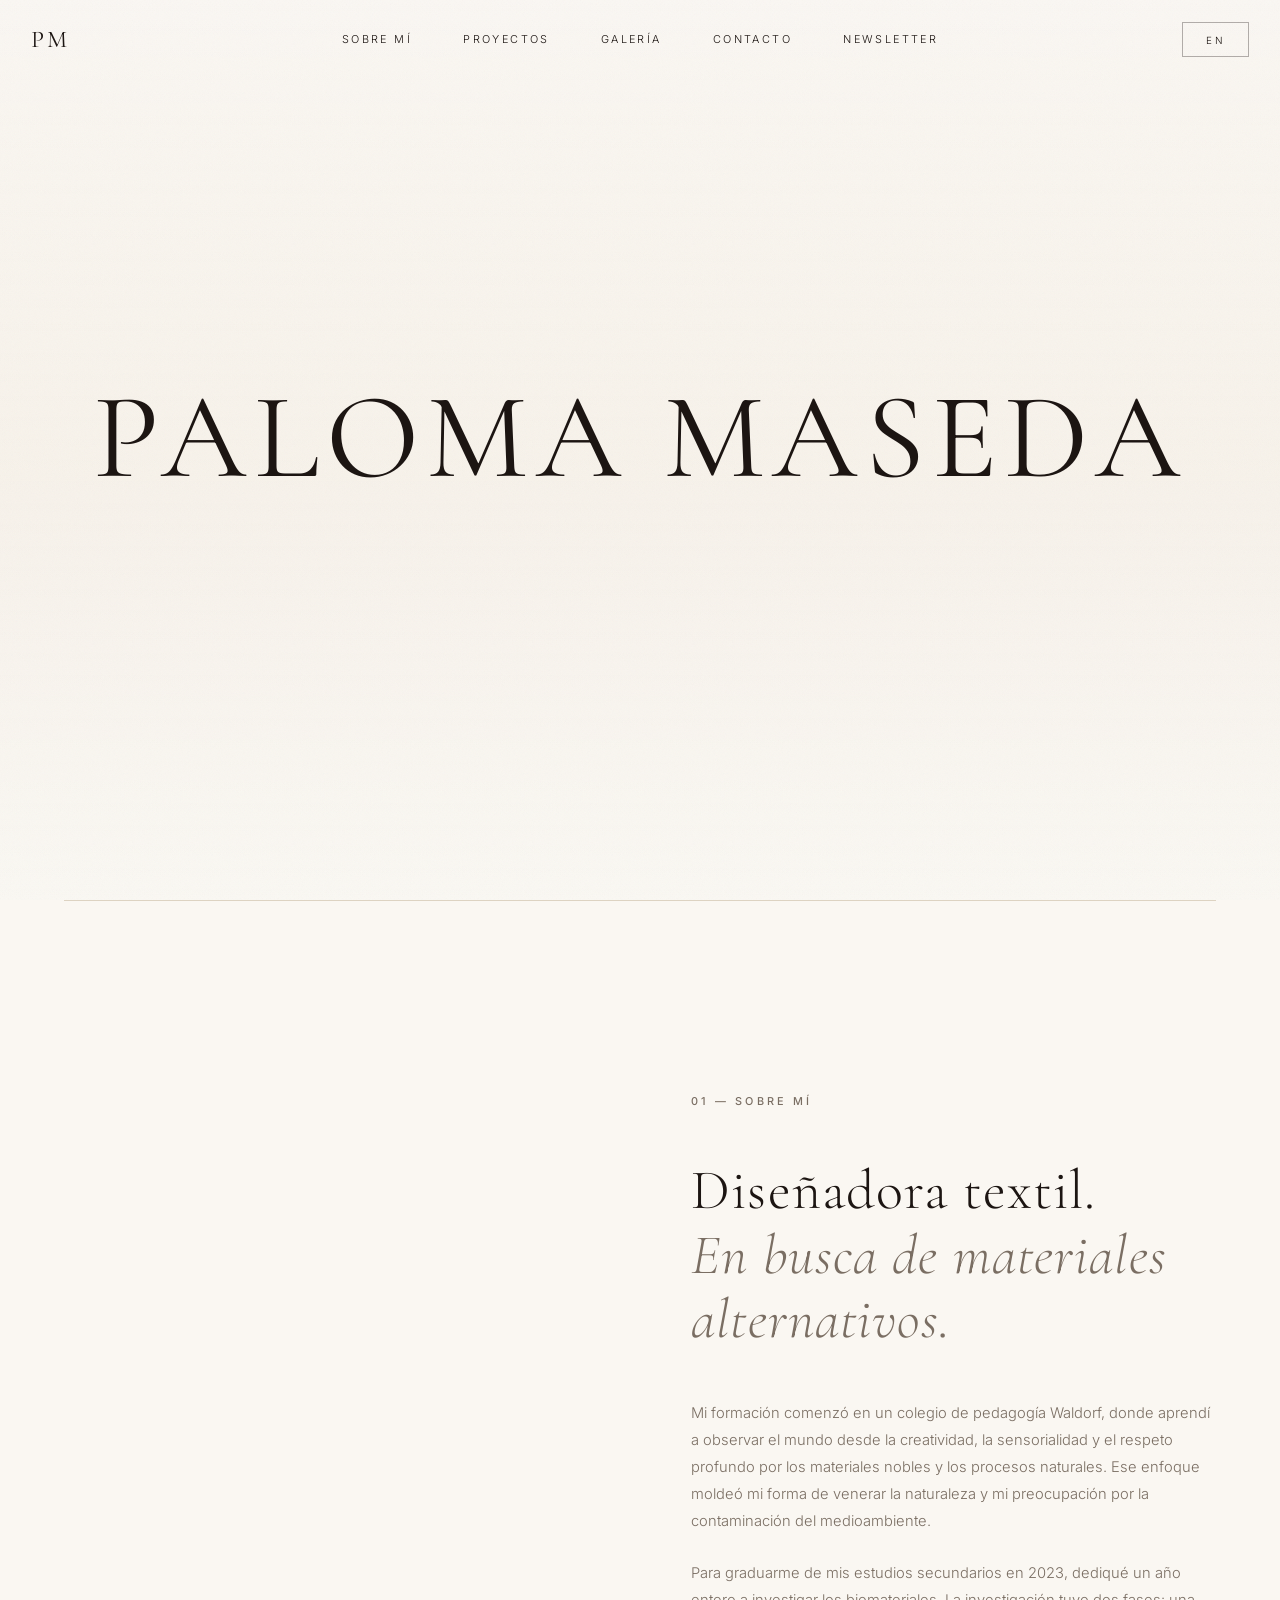
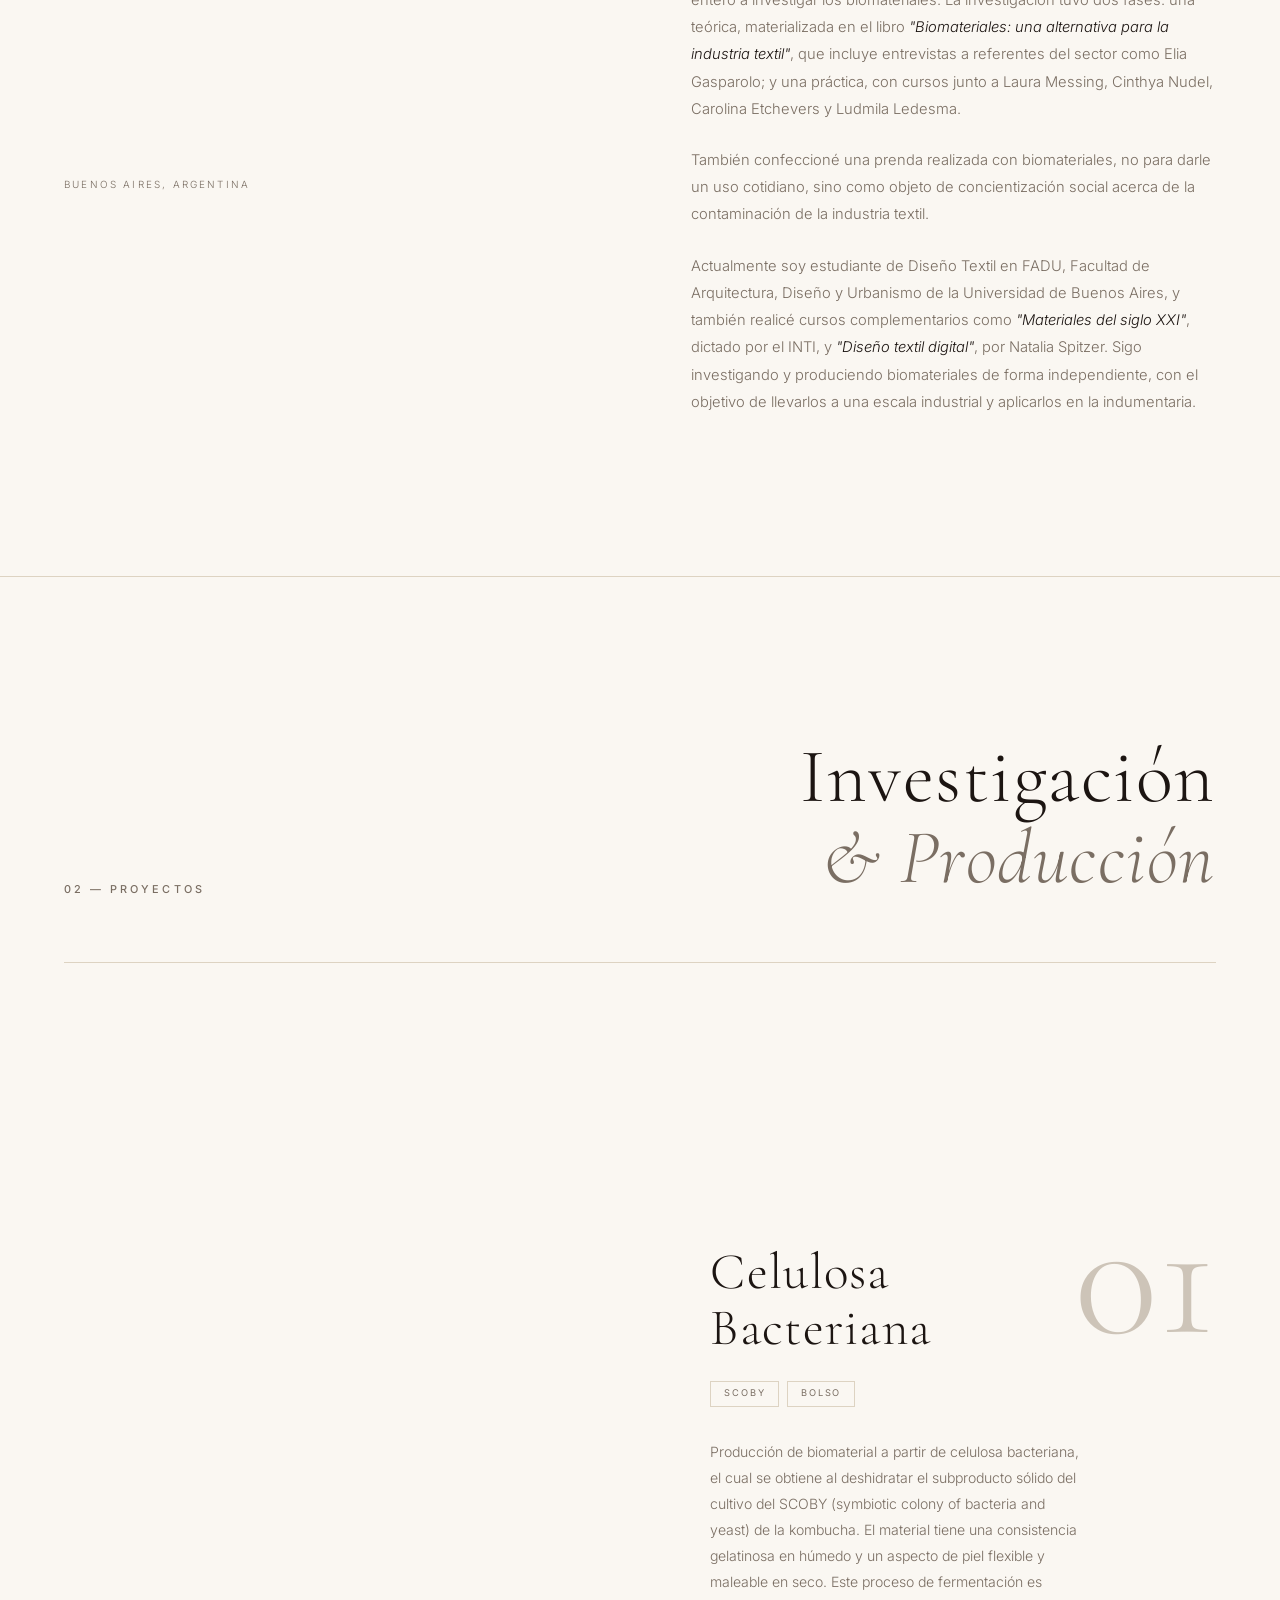
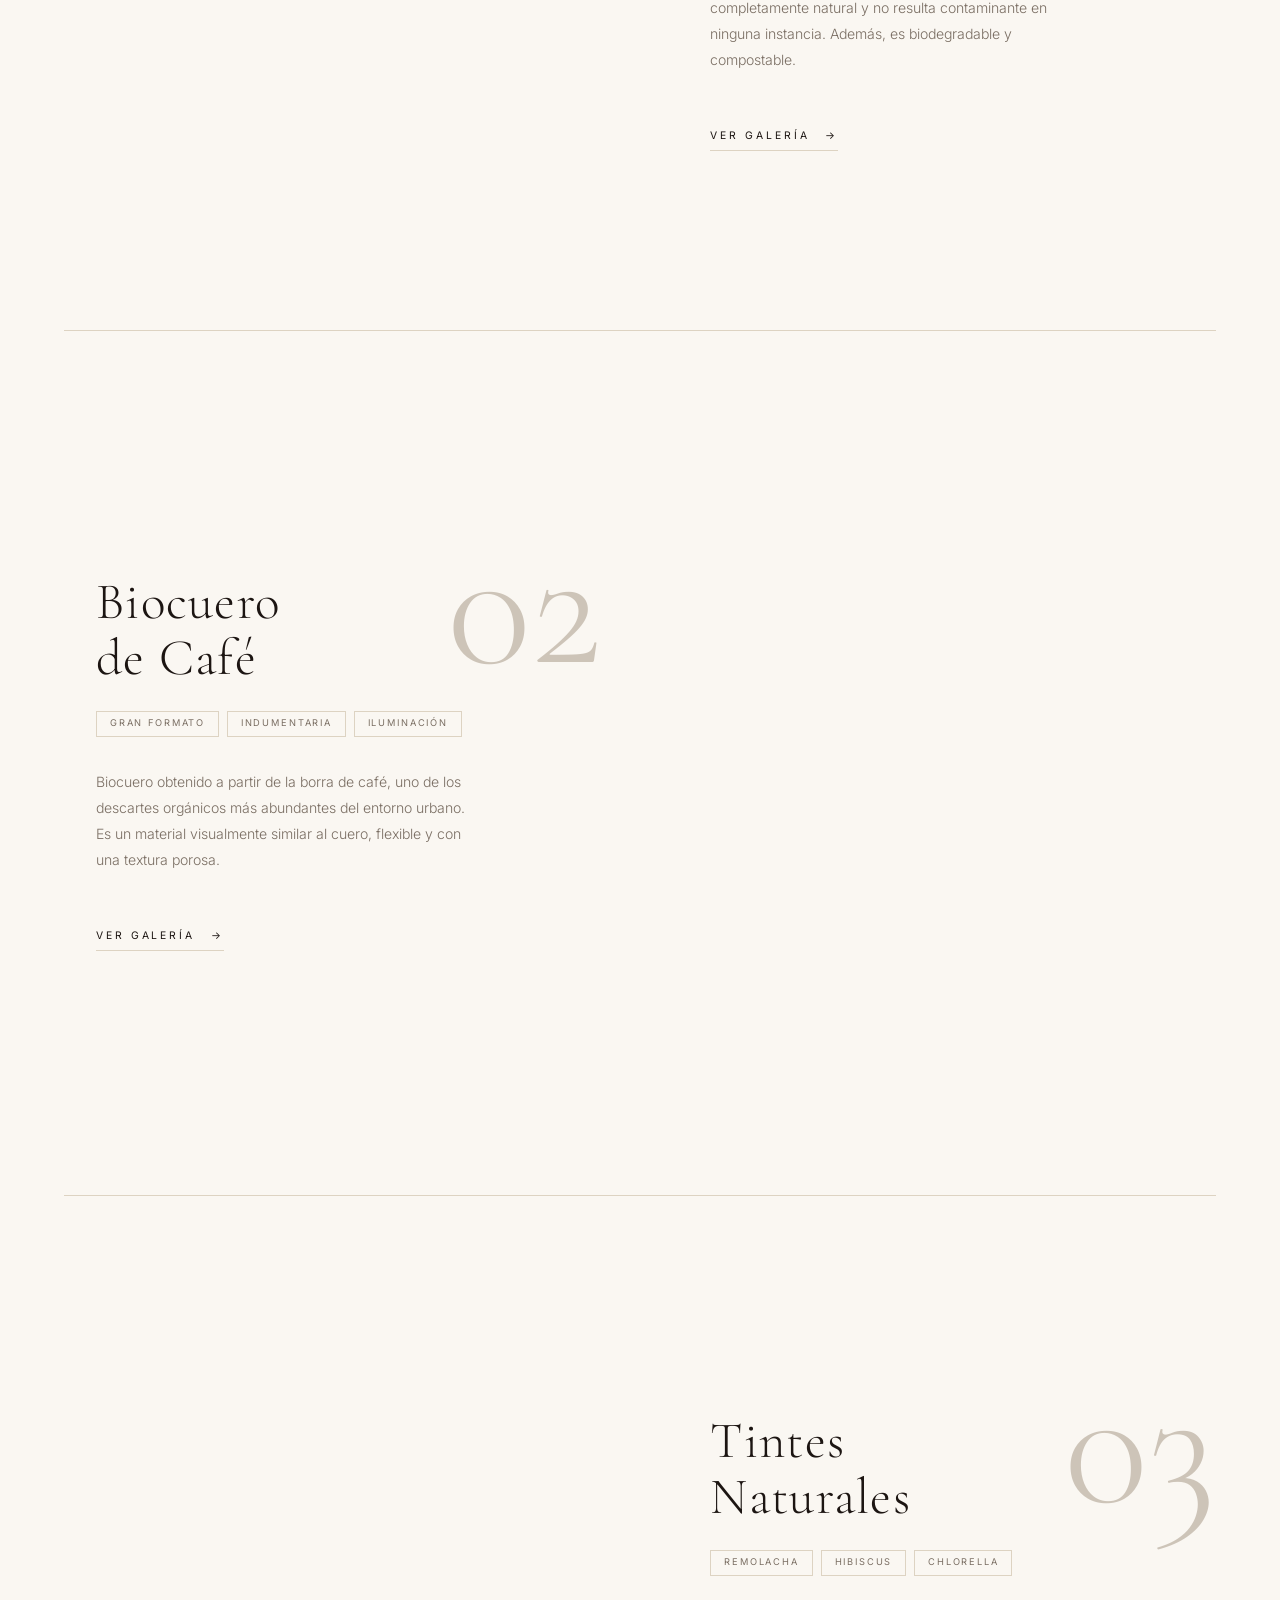
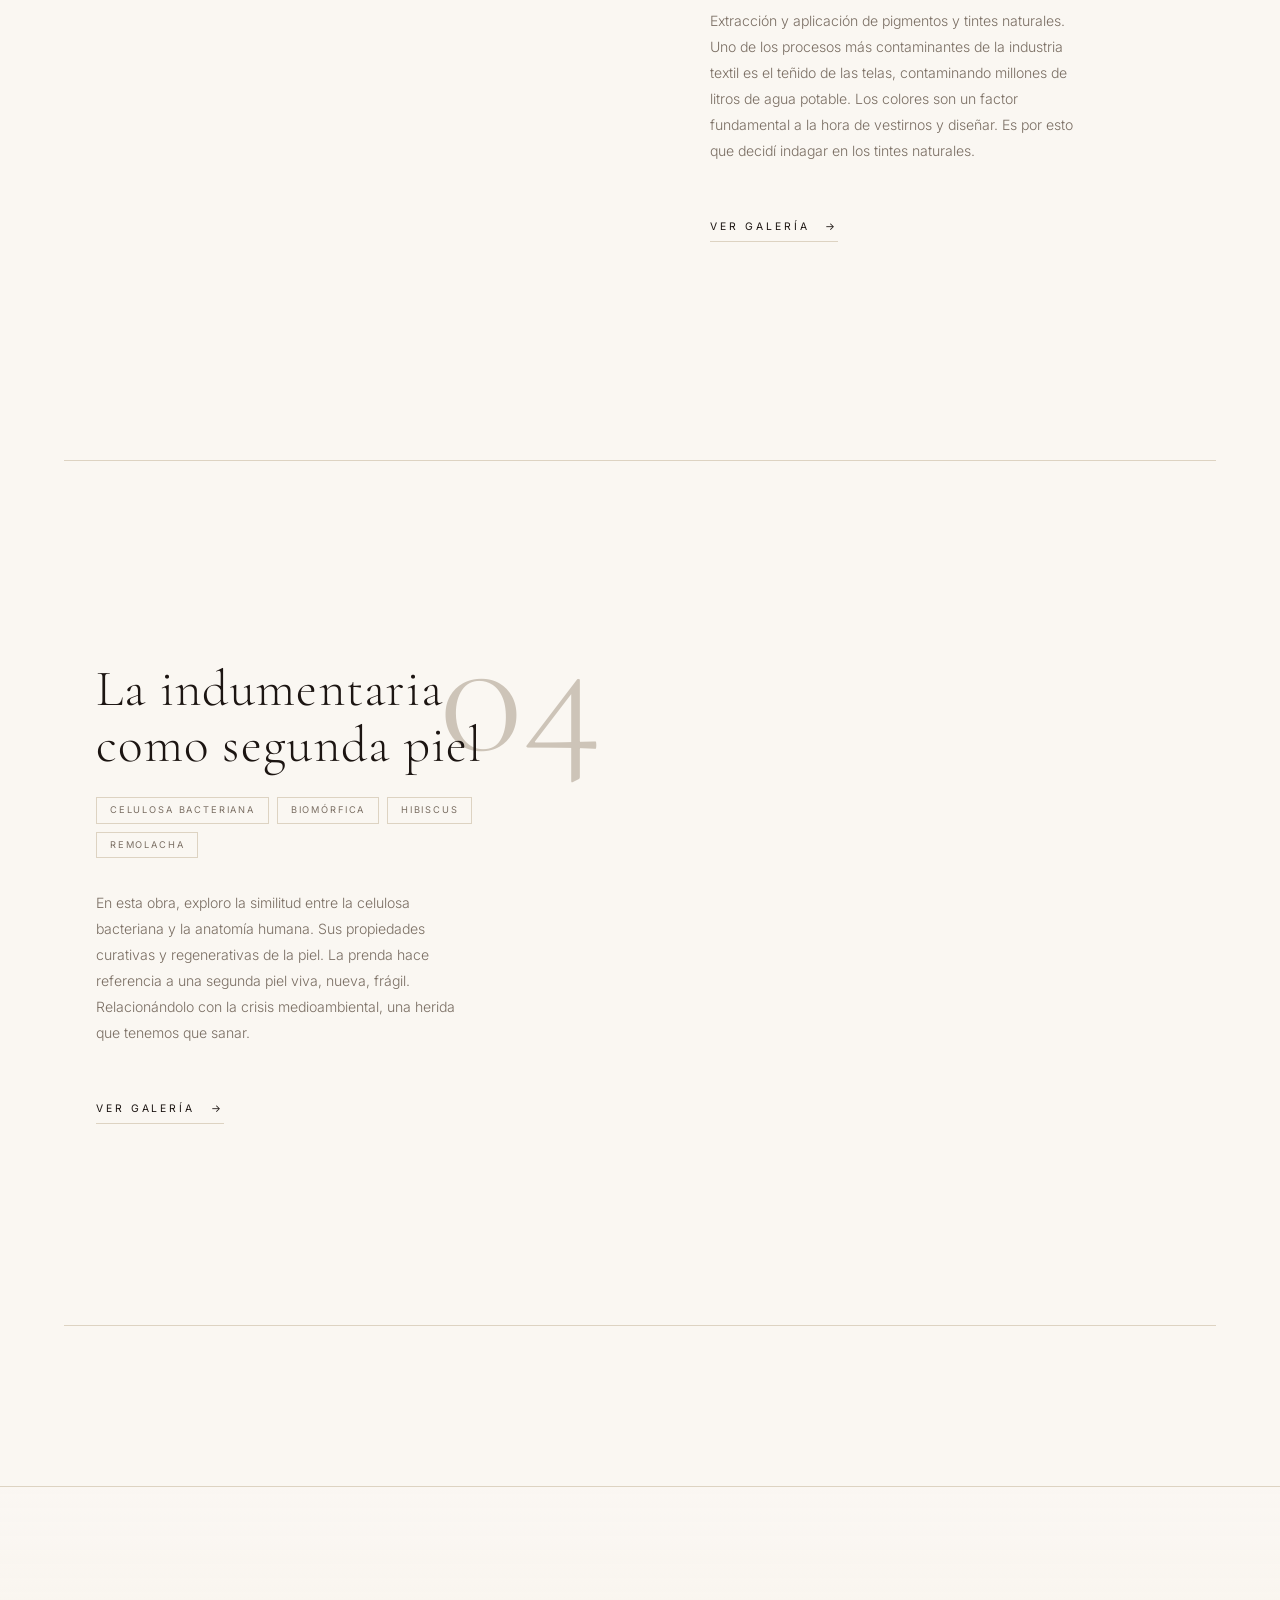
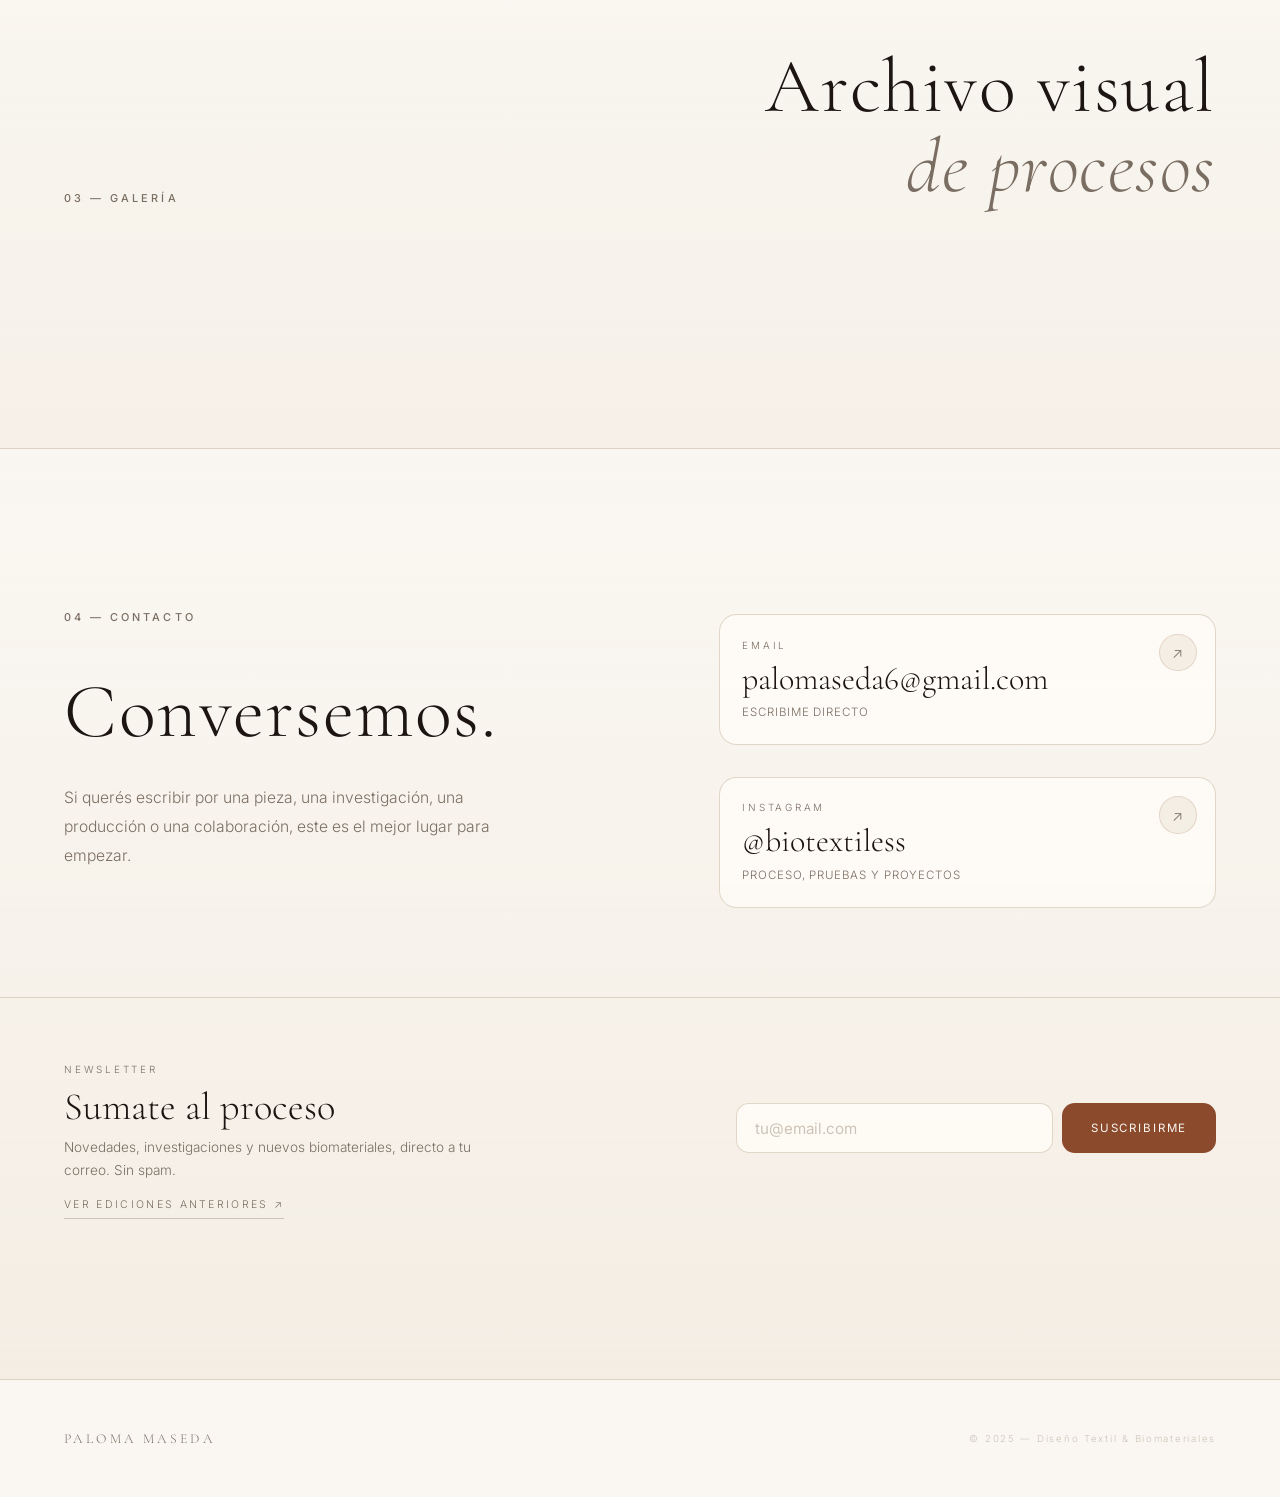
==== commit 828f1cd4: "Take project 05 out of production It was a mock: placeholder name, tags and description. Remove the " ====
--- a/index.html
+++ b/index.html
@@ -550,55 +550,6 @@
 
       </article>
 
-      <!-- Proyecto 05: textos de relleno hasta definir nombre y contenido.
-           Fotos en img/proyectos/proyecto-05/ (cover.jpg + 01.jpg, 02.jpg…). -->
-      <article class="project-item" data-index="05" data-slug="proyecto-05">
-
-        <div class="project-image-col">
-          <div class="project-image-wrap">
-            <div class="placeholder-label">PROYECTO 05</div>
-            <picture>
-              <source media="(max-width: 767px)" srcset="img/proyectos/proyecto-05/cover-thumb.jpg">
-              <img
-                src="img/proyectos/proyecto-05/cover.jpg"
-                alt="Proyecto 05 — Paloma Maseda"
-                class="project-img"
-                loading="lazy"
-                decoding="async"
-                fetchpriority="low"
-                width="900"
-                height="1200"
-                onerror="this.style.opacity=0"
-                data-gallery="img/proyectos/proyecto-05/cover.jpg"
-              >
-            </picture>
-            <div class="project-overlay">
-              <span class="project-overlay-text">VER GALERÍA</span>
-            </div>
-          </div>
-        </div>
-
-        <div class="project-content-col">
-          <div class="project-number" aria-hidden="true">05</div>
-          <h3 class="project-title" data-i18n-html="project.proyecto05.title">Nuevo<br>proyecto</h3>
-          <div class="project-tags">
-            <span class="tag" data-i18n="project.proyecto05.tag1">Etiqueta</span>
-            <span class="tag" data-i18n="project.proyecto05.tag2">Etiqueta</span>
-          </div>
-          <p class="project-desc" data-i18n="project.proyecto05.desc">
-            Descripción del proyecto. Este texto es de relleno hasta tener el contenido final.
-          </p>
-          <button
-            class="project-btn"
-            data-gallery="img/proyectos/proyecto-05/cover.jpg"
-            aria-label="Ver galería del proyecto 05"
-          >
-            <span data-i18n="projects.viewGallery">Ver galería</span> <span class="btn-arrow" aria-hidden="true">→</span>
-          </button>
-        </div>
-
-      </article>
-
     </div><!-- /container -->
   </section>
 
